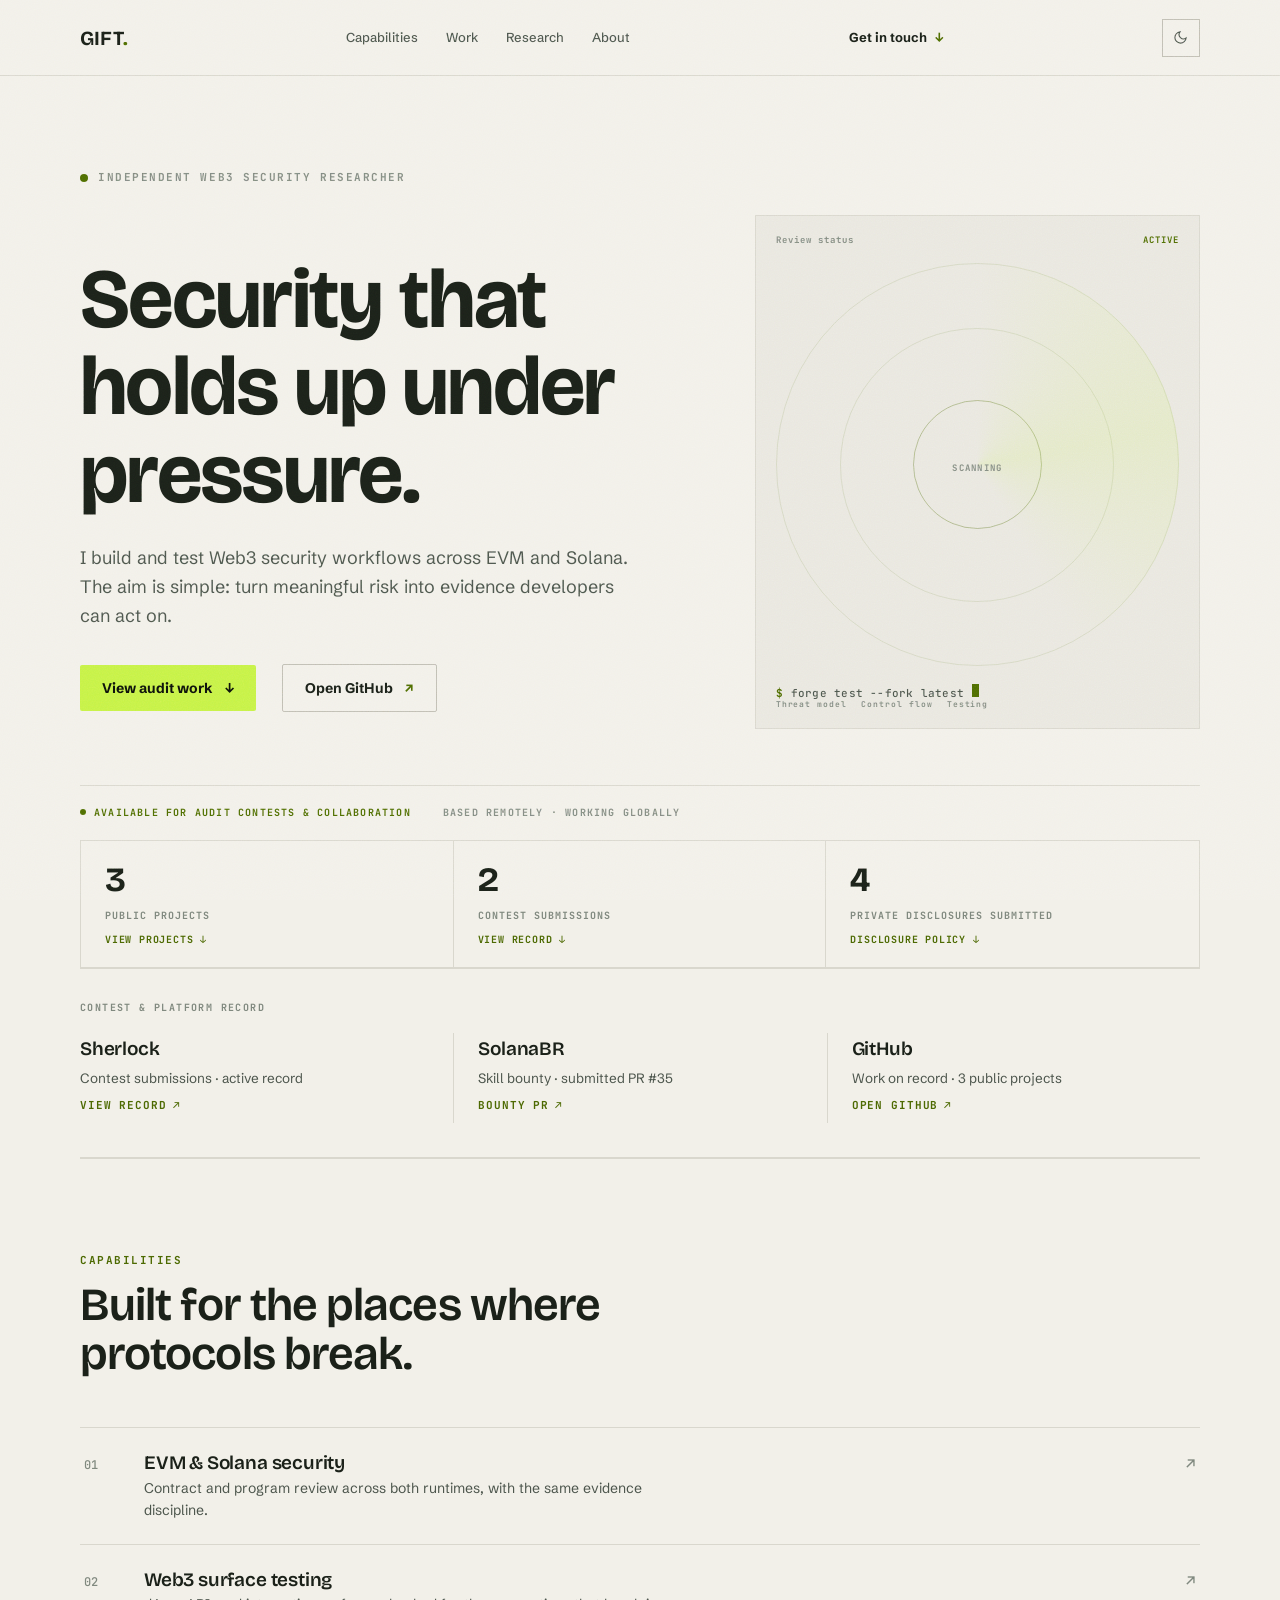
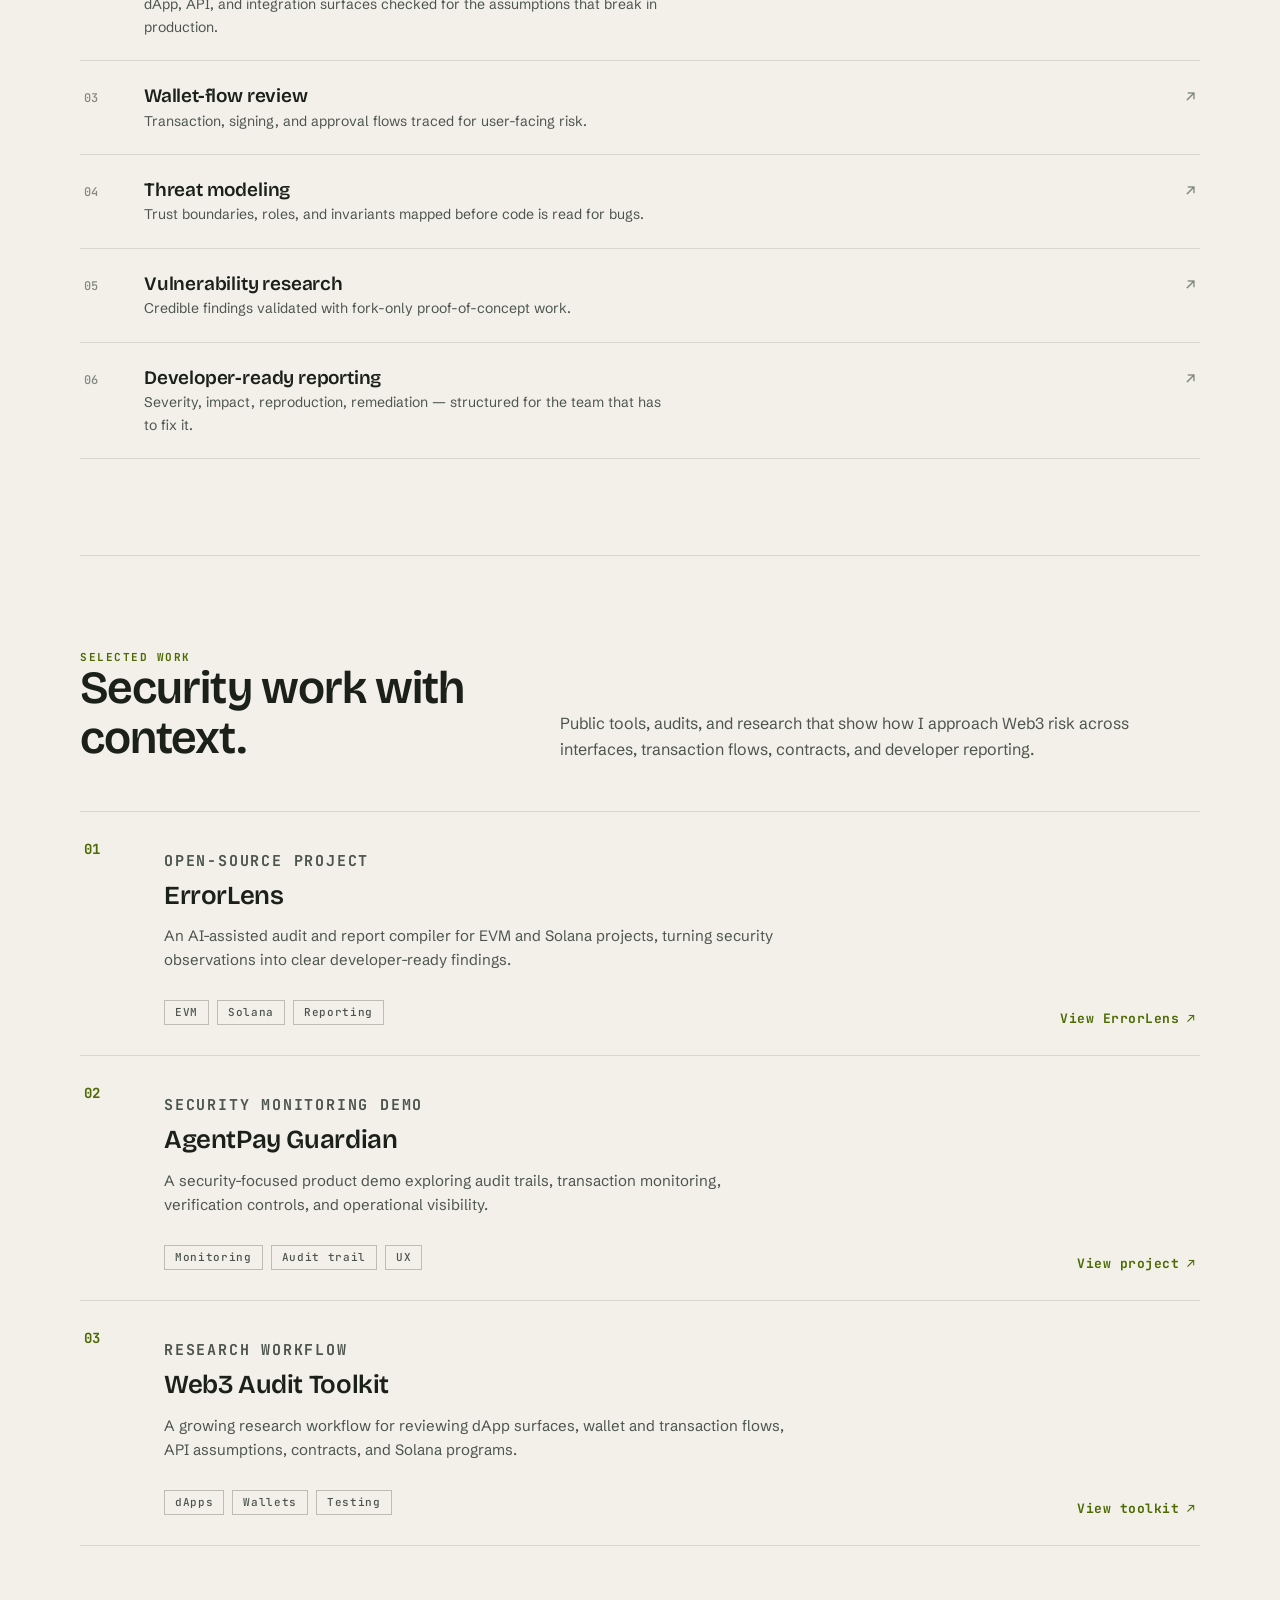
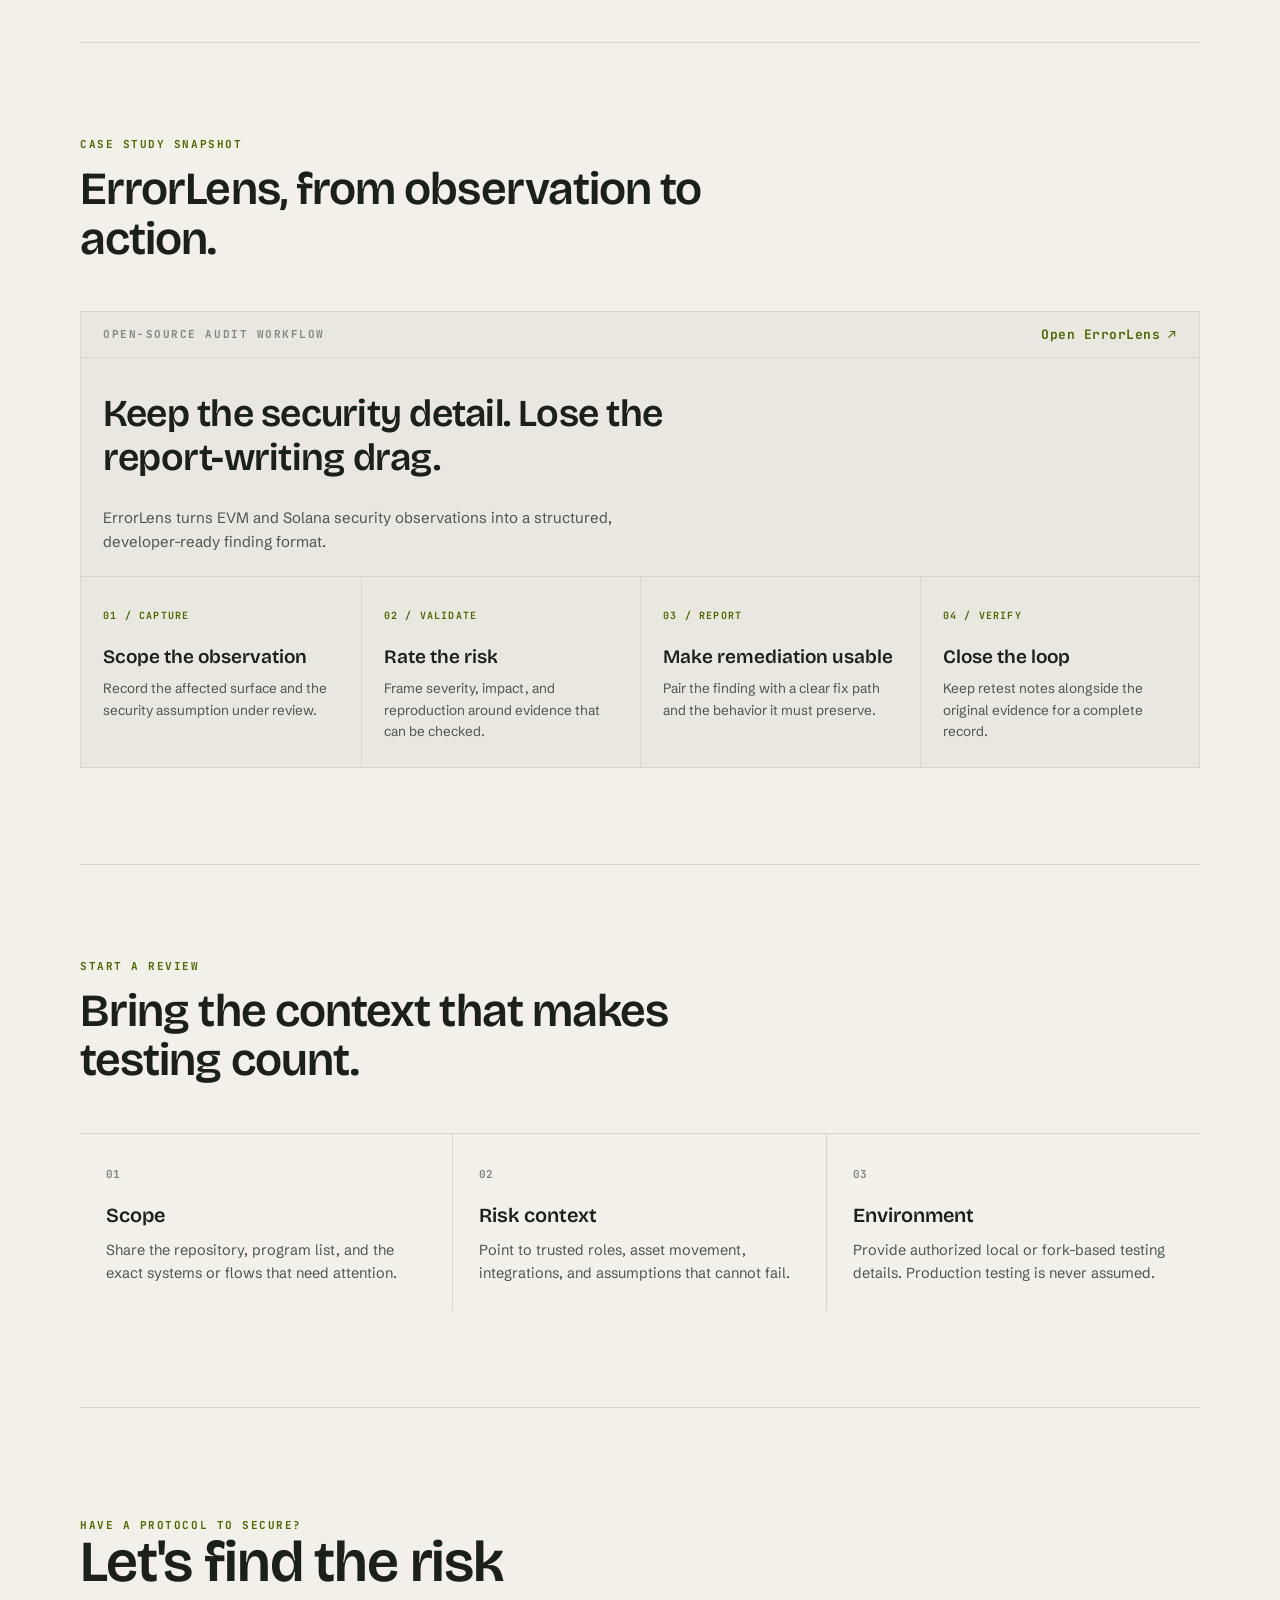
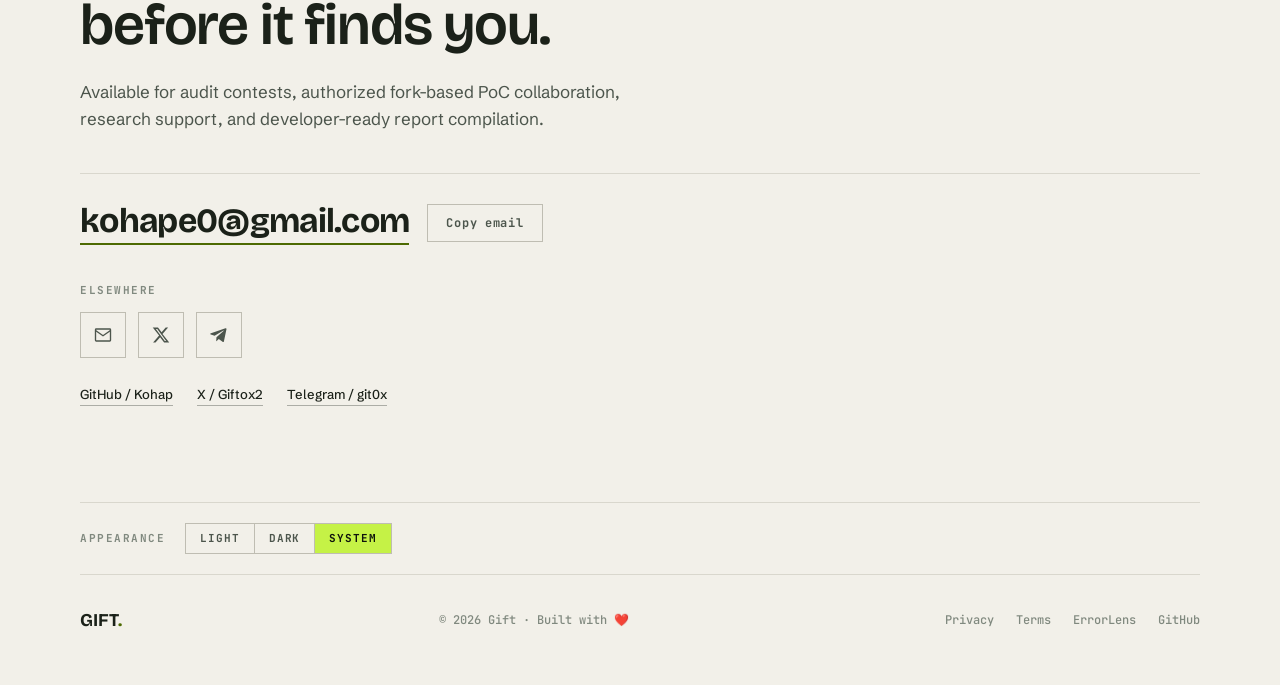
==== index.html @ 814b6da3 "Add light/dark theme toggle with system preference and JSON-LD - New theme.js handling localStorage " ====
<!doctype html>
<html lang="en">
<head>
  <meta charset="utf-8">
  <meta name="viewport" content="width=device-width,initial-scale=1">
  <title>Gift | Web3 Security Researcher</title>
  <meta name="description" content="Independent Web3 security research across EVM and Solana: smart contract review, fork-based PoCs, and AI-assisted audit workflows.">
  <meta property="og:title" content="Gift | Web3 Security Researcher">
  <meta property="og:description" content="Security that holds up under pressure.">
  <meta property="og:image" content="https://kohap.github.io/Portfolio/og.jpg">
  <meta property="og:type" content="website">
  <meta property="og:url" content="https://kohap.github.io/Portfolio/">
  <meta name="twitter:card" content="summary_large_image">
  <meta name="twitter:title" content="Gift | Web3 Security Researcher">
  <meta name="twitter:description" content="Security that holds up under pressure.">
  <meta name="twitter:image" content="https://kohap.github.io/Portfolio/og.jpg">
  <link rel="icon" href="data:image/svg+xml,%3Csvg xmlns='http://www.w3.org/2000/svg' viewBox='0 0 32 32'%3E%3Crect width='32' height='32' fill='%23101613'/%3E%3Ctext x='16' y='23' text-anchor='middle' font-family='Georgia,serif' font-size='20' fill='%23c5f246'%3EG%3C/text%3E%3C/svg%3E">
  <link rel="preconnect" href="https://fonts.googleapis.com">
  <link crossorigin href="https://fonts.gstatic.com" rel="preconnect">
  <link href="https://fonts.googleapis.com/css2?family=Bricolage+Grotesque:wght@500;600;700&family=Schibsted+Grotesk:wght@400;500;600&family=JetBrains+Mono:wght@400;500;700&display=swap" rel="stylesheet">
  <link rel="stylesheet" href="styles.css">
  <script type="application/ld+json">{"@context":"https://schema.org","@type":"Person","name":"Gift","url":"https://kohap.github.io/Portfolio/","jobTitle":"Web3 Security Researcher","email":"mailto:kohape0@gmail.com","sameAs":["https://github.com/Kohap","https://x.com/Giftox2","https://t.me/git0x"]}</script>
  <script>try{var t=localStorage.getItem('gift.theme');if(t!=='light'&&t!=='dark'){t=matchMedia('(prefers-color-scheme: light)').matches?'light':'dark';}document.documentElement.setAttribute('data-theme',t);}catch(e){}</script>
</head>
<body>
  <div class="grain" aria-hidden="true"></div>
  <div class="intro" aria-hidden="true"><div class="intro-inner"><span class="intro-brand">GIFT<i>.</i></span><span class="intro-scan"></span></div></div>
  <nav class="nav" aria-label="Primary navigation">
    <div class="shell">
      <a class="brand" href="index.html">GIFT<i>.</i></a>
      <div class="navlinks">
        <a href="#capabilities">Capabilities</a>
        <a href="#work">Work</a>
        <a href="research.html">Research</a>
        <a href="about.html">About</a>
      </div>
      <a class="contact-top" href="#contact">Get in touch <b>↓</b></a>
      <button class="theme-toggle" type="button" aria-label="Toggle colour theme"><svg class="sun" viewBox="0 0 24 24" fill="none" stroke="currentColor" stroke-width="1.8" aria-hidden="true"><circle cx="12" cy="12" r="4"/><path d="M12 2v2M12 20v2M4.93 4.93l1.41 1.41M17.66 17.66l1.41 1.41M2 12h2M20 12h2M4.93 19.07l1.41-1.41M17.66 6.34l1.41-1.41"/></svg><svg class="moon" viewBox="0 0 24 24" fill="none" stroke="currentColor" stroke-width="1.8" aria-hidden="true"><path d="M21 12.79A9 9 0 1 1 11.21 3a7 7 0 0 0 9.79 9.79z"/></svg></button>
      <button class="menu-toggle" type="button" aria-label="Toggle menu" aria-expanded="false"><span></span><span></span><span></span></button>
    </div>
  </nav>
  <div class="mobile-menu" aria-hidden="true">
    <a href="#capabilities">Capabilities</a>
    <a href="#work">Work</a>
    <a href="research.html">Research</a>
    <a href="about.html">About</a>
    <a href="#contact">Get in touch</a>
  </div>

  <main id="top">
    <section class="hero shell">
      <p class="eyebrow entrance t1"><b></b>Independent Web3 security researcher</p>
      <div class="hero-grid">
        <div>
          <h1 class="entrance t2">Security that holds up under pressure.</h1>
          <p class="lede entrance t3">I build and test Web3 security workflows across EVM and Solana. The aim is simple: turn meaningful risk into evidence developers can act on.</p>
          <div class="actions entrance t4">
            <a class="button primary" href="#work">View audit work <b>↓</b></a>
            <a class="button quiet" href="https://github.com/Kohap" target="_blank" rel="noreferrer">Open GitHub <b>↗</b></a>
          </div>
        </div>
        <div class="signal entrance t5" id="signal" role="img" aria-label="Active security review signal">
          <div class="signal-top"><span>Review status</span><b>ACTIVE</b></div>
          <div class="rings"><span class="ring"></span><span class="ring"></span><span class="ring"></span><span class="sweep"></span><strong class="rings-num"><small id="tick-label">SCANNING</small></strong></div>
          <div class="tty" aria-hidden="true"><span class="tty-prompt">$</span> <span id="tty-text"></span><span class="tty-caret"></span></div>
          <div class="signal-bottom"><span>Threat model</span><span>Control flow</span><span>Testing</span></div>
        </div>
      </div>
      <div class="hero-foot entrance t6"><span id="avail-badge">Available for audit contests &amp; collaboration</span><span>Based remotely · Working globally</span></div>
    </section>

    <section class="stats shell entrance t7" aria-label="Security experience on record">
      <a class="stat" href="#work"><strong>3</strong><span>Public projects</span><em>View projects ↓</em></a>
      <a class="stat" href="research.html"><strong>2</strong><span>Contest submissions</span><em>View record ↓</em></a>
      <a class="stat" href="#contact"><strong>4</strong><span>Private disclosures submitted</span><em>Disclosure policy ↓</em></a>
    </section>

    <section class="record shell reveal" aria-label="Contest and platform record">
      <p class="record-label">Contest &amp; platform record</p>
      <div class="record-row">
        <div class="record-item">
          <b class="name">Sherlock</b>
          <span class="what">Contest submissions · active record</span>
          <a class="arrow" href="research.html">View record <b>↗</b></a>
        </div>
        <div class="record-item">
          <b class="name">SolanaBR</b>
          <span class="what">Skill bounty · submitted PR #35</span>
          <a class="arrow" href="https://github.com/solanabr/skill-bounty/pull/35" target="_blank" rel="noreferrer">Bounty PR <b>↗</b></a>
        </div>
        <div class="record-item">
          <b class="name">GitHub</b>
          <span class="what">Work on record · 3 public projects</span>
          <a class="arrow" href="https://github.com/Kohap" target="_blank" rel="noreferrer">Open GitHub <b>↗</b></a>
        </div>
      </div>
    </section>

    <section class="section shell reveal" id="capabilities">
      <div class="heading"><p class="kicker">Capabilities</p><h2>Built for the places where protocols break.</h2></div>
      <div class="capabilities stagger">
        <div class="capability"><small>01</small><div><h3>EVM &amp; Solana security</h3><p>Contract and program review across both runtimes, with the same evidence discipline.</p></div><b>↗</b></div>
        <div class="capability"><small>02</small><div><h3>Web3 surface testing</h3><p>dApp, API, and integration surfaces checked for the assumptions that break in production.</p></div><b>↗</b></div>
        <div class="capability"><small>03</small><div><h3>Wallet-flow review</h3><p>Transaction, signing, and approval flows traced for user-facing risk.</p></div><b>↗</b></div>
        <div class="capability"><small>04</small><div><h3>Threat modeling</h3><p>Trust boundaries, roles, and invariants mapped before code is read for bugs.</p></div><b>↗</b></div>
        <div class="capability"><small>05</small><div><h3>Vulnerability research</h3><p>Credible findings validated with fork-only proof-of-concept work.</p></div><b>↗</b></div>
        <div class="capability"><small>06</small><div><h3>Developer-ready reporting</h3><p>Severity, impact, reproduction, remediation — structured for the team that has to fix it.</p></div><b>↗</b></div>
      </div>
    </section>

    <section class="section shell reveal" id="work">
      <div class="heading work-heading">
        <div><p class="kicker">Selected work</p><h2>Security work with context.</h2></div>
        <p class="sub">Public tools, audits, and research that show how I approach Web3 risk across interfaces, transaction flows, contracts, and developer reporting.</p>
      </div>
      <div class="work-list stagger">
        <article class="work-item">
          <div class="work-index">01</div>
          <div class="work-main">
            <p class="work-label">Open-source project</p>
            <h3>ErrorLens</h3>
            <p>An AI-assisted audit and report compiler for EVM and Solana projects, turning security observations into clear developer-ready findings.</p>
          </div>
          <div class="tags"><span>EVM</span><span>Solana</span><span>Reporting</span></div>
          <a class="arrow work-foot" href="https://kohap-errorlens.vercel.app/#home" target="_blank" rel="noreferrer">View ErrorLens <b>↗</b></a>
        </article>
        <article class="work-item">
          <div class="work-index">02</div>
          <div class="work-main">
            <p class="work-label">Security monitoring demo</p>
            <h3>AgentPay Guardian</h3>
            <p>A security-focused product demo exploring audit trails, transaction monitoring, verification controls, and operational visibility.</p>
          </div>
          <div class="tags"><span>Monitoring</span><span>Audit trail</span><span>UX</span></div>
          <a class="arrow work-foot" href="https://www.vecguard.xyz/" target="_blank" rel="noreferrer">View project <b>↗</b></a>
        </article>
        <article class="work-item">
          <div class="work-index">03</div>
          <div class="work-main">
            <p class="work-label">Research workflow</p>
            <h3>Web3 Audit Toolkit</h3>
            <p>A growing research workflow for reviewing dApp surfaces, wallet and transaction flows, API assumptions, contracts, and Solana programs.</p>
          </div>
          <div class="tags"><span>dApps</span><span>Wallets</span><span>Testing</span></div>
          <a class="arrow work-foot" href="https://github.com/Kohap/bug-ai-auditor-viktor-merged" target="_blank" rel="noreferrer">View toolkit <b>↗</b></a>
        </article>
      </div>
    </section>

    <section class="section shell reveal" id="errorlens">
      <div class="heading"><p class="kicker">Case study snapshot</p><h2>ErrorLens, from observation to action.</h2></div>
      <div class="case-frame">
        <div class="case-top">
          <span class="mono-label">Open-source audit workflow</span>
          <a class="arrow" href="https://kohap-errorlens.vercel.app/#home" target="_blank" rel="noreferrer">Open ErrorLens <b>↗</b></a>
        </div>
        <div class="case-intro">
          <h3>Keep the security detail. Lose the report-writing drag.</h3>
          <p>ErrorLens turns EVM and Solana security observations into a structured, developer-ready finding format.</p>
        </div>
        <div class="case-outputs stagger">
          <article class="case-output"><small>01 / Capture</small><h4>Scope the observation</h4><p>Record the affected surface and the security assumption under review.</p></article>
          <article class="case-output"><small>02 / Validate</small><h4>Rate the risk</h4><p>Frame severity, impact, and reproduction around evidence that can be checked.</p></article>
          <article class="case-output"><small>03 / Report</small><h4>Make remediation usable</h4><p>Pair the finding with a clear fix path and the behavior it must preserve.</p></article>
          <article class="case-output"><small>04 / Verify</small><h4>Close the loop</h4><p>Keep retest notes alongside the original evidence for a complete record.</p></article>
        </div>
      </div>
    </section>

    <section class="section shell reveal" id="start">
      <div class="heading"><p class="kicker">Start a review</p><h2>Bring the context that makes testing count.</h2></div>
      <div class="ready-grid stagger">
        <article class="ready-item"><small>01</small><h3>Scope</h3><p>Share the repository, program list, and the exact systems or flows that need attention.</p></article>
        <article class="ready-item"><small>02</small><h3>Risk context</h3><p>Point to trusted roles, asset movement, integrations, and assumptions that cannot fail.</p></article>
        <article class="ready-item"><small>03</small><h3>Environment</h3><p>Provide authorized local or fork-based testing details. Production testing is never assumed.</p></article>
      </div>
    </section>

    <section class="reach shell reveal" id="contact">
      <p class="kicker">Have a protocol to secure?</p>
      <h2>Let&apos;s find the risk<br>before it finds you.</h2>
      <p class="availability">Available for audit contests, authorized fork-based PoC collaboration, research support, and developer-ready report compilation.</p>
      <div class="email-row">
        <a class="email-link" href="mailto:kohape0@gmail.com">kohape0@gmail.com</a>
        <button class="copy-email" type="button">Copy email</button>
      </div>
      <p class="contact-label">Elsewhere</p>
      <div class="socials" aria-label="Contact Gift">
        <a class="social" href="mailto:kohape0@gmail.com" aria-label="Email Gift" title="Email"><svg viewBox="0 0 24 24" fill="none" stroke="currentColor" stroke-width="1.8" aria-hidden="true"><rect x="2" y="4" width="20" height="16" rx="1"/><path d="m2 6 10 7L22 6"/></svg></a>
        <a class="social" href="https://x.com/Giftox2" target="_blank" rel="noreferrer" aria-label="Open Gift on X" title="X / Twitter"><svg viewBox="0 0 24 24" fill="currentColor" aria-hidden="true"><path d="M18.24 2H21.5l-7.51 8.59L23 22h-6.83l-5.35-6.99L4.7 22H1.44l8.03-9.19L1 2h6.99l4.84 6.4L18.24 2zm-1.2 18h1.81L7.05 3.89H5.12L17.04 20z"/></svg></a>
        <a class="social" href="https://t.me/git0x" target="_blank" rel="noreferrer" aria-label="Open Gift on Telegram" title="Telegram"><svg viewBox="0 0 24 24" fill="currentColor" aria-hidden="true"><path d="m21.94 4.36-3.34 15.84c-.25 1.12-.9 1.4-1.83.87l-5.06-3.73-2.44 2.35c-.27.27-.5.5-1.02.5l.36-5.16 9.39-8.49c.41-.36-.09-.56-.63-.2L6.1 12.9l-5.02-1.57c-1.09-.34-1.11-1.09.23-1.61L20.6 3.14c.91-.34 1.7.2 1.34 1.22z"/></svg></a>
      </div>
      <div class="social-directory" aria-label="Gift social profiles">
        <a href="https://github.com/Kohap" target="_blank" rel="noreferrer">GitHub / Kohap</a>
        <a href="https://x.com/Giftox2" target="_blank" rel="noreferrer">X / Giftox2</a>
        <a href="https://t.me/git0x" target="_blank" rel="noreferrer">Telegram / git0x</a>
      </div>
    </section>
  </main>

  <section class="appearance shell" aria-labelledby="appearance-label">
    <span class="appearance-label" id="appearance-label">Appearance</span>
    <div class="theme-seg" role="group" aria-label="Colour theme">
      <button type="button" data-theme="light">Light</button>
      <button type="button" data-theme="dark">Dark</button>
      <button type="button" data-theme="system">System</button>
    </div>
  </section>

  <footer class="shell foot">
    <a class="brand" href="index.html">GIFT<i>.</i></a>
    <span>© 2026 Gift · Built with ❤️</span>
    <div>
      <a href="privacy.html">Privacy</a>
      <a href="terms.html">Terms</a>
      <a href="https://kohap-errorlens.vercel.app/#home" target="_blank" rel="noreferrer">ErrorLens</a>
      <a href="https://github.com/Kohap" target="_blank" rel="noreferrer">GitHub</a>
    </div>
  </footer>

  <script src="site.js"></script>
  <script src="theme.js"></script>
</body>
</html>
---- styles.css ----
:root{
      --bg:#0d120f;
      --surface:#121813;
      --line:#262e29;
      --line-2:#343e37;
      --text:#edf0ea;
      --text-2:#a8b2aa;
      --text-3:#78837b;
      --lime:#c5f246;
      --lime-2:#d6f867;
      --lime-dim:rgba(197,242,70,.1);
      --lime-ink:#0e120c;
      --paper:#f4f2ec;
      --ink:#101613;
      --ink-2:#6b6a62;
      --nav-bg:rgba(13,18,15,.86);
      --menu-bg:rgba(13,18,15,.98);
      --face-border:rgba(237,240,234,.4);
      --ring-3:rgba(197,242,70,.5);
      --sans:'Schibsted Grotesk',-apple-system,BlinkMacSystemFont,sans-serif;
      --display:'Bricolage Grotesque',var(--sans);
      --mono:'JetBrains Mono',ui-monospace,monospace;
      --ease:cubic-bezier(.22,.61,.36,1);
      --d1:.55s;--d2:.65s;--d3:.78s;--d4:.9s;--d5:.72s;--d6:1.02s;--d7:1.12s;
    }
    :root[data-theme="light"]{
      --bg:#f2f0e9;
      --surface:#e9e7df;
      --line:#d9d7cd;
      --line-2:#bfbdb2;
      --text:#1b2119;
      --text-2:#4c554c;
      --text-3:#80897f;
      --lime:#4d6a02;
      --lime-2:#5f8205;
      --lime-dim:rgba(77,106,2,.12);
      --lime-ink:#f2f0e9;
      --nav-bg:rgba(242,240,233,.9);
      --menu-bg:rgba(242,240,233,.98);
      --face-border:rgba(27,33,25,.32);
      --ring-3:rgba(77,106,2,.35);
    }
    :root[data-theme="light"] .sev.is-active{background:#101613;border-color:#101613;color:#c5f246}
    :root[data-theme="light"] .copy-report{background:#101613;border-color:#101613;color:#c5f246}
    :root[data-theme="light"] .copy-report:hover{background:#1c241f}
    :root[data-theme="light"] .button.primary{background:#c5f246;color:#0e120c}
    :root[data-theme="light"] .button.primary b{color:#0e120c}
    :root[data-theme="light"] .button.primary:hover{background:#d6f867}
    *{box-sizing:border-box}
    ::selection{background:var(--lime);color:var(--lime-ink)}
    ::-webkit-scrollbar{width:12px;height:12px}
    ::-webkit-scrollbar-track{background:var(--bg)}
    ::-webkit-scrollbar-thumb{background:var(--line-2);border:3px solid var(--bg);border-radius:6px}
    ::-webkit-scrollbar-thumb:hover{background:var(--text-3)}
    html{scroll-behavior:smooth;scrollbar-color:var(--line-2) var(--bg)}
    body{margin:0;background:var(--bg);color:var(--text);font:16px/1.6 var(--sans);-webkit-font-smoothing:antialiased;overflow-x:hidden}
    .grain{position:fixed;inset:0;z-index:9998;pointer-events:none;opacity:.32;mix-blend-mode:overlay;background-image:url("data:image/svg+xml,%3Csvg xmlns='http://www.w3.org/2000/svg' width='120' height='120'%3E%3Cfilter id='n'%3E%3CfeTurbulence type='fractalNoise' baseFrequency='0.85' numOctaves='2' stitchTiles='stitch'/%3E%3C/filter%3E%3Crect width='120' height='120' filter='url(%23n)'/%3E%3C/svg%3E")}
    .grain::after{content:'';position:absolute;inset:0;background:repeating-linear-gradient(0deg,transparent 0 2px,rgba(255,255,255,.018) 2px 3px)}
    @media print{.grain{display:none}}

    /* INTRO / ENTRANCE */
    .intro{position:fixed;inset:0;z-index:9999;background:var(--bg);display:grid;place-items:center;transition:opacity .5s var(--ease)}
    .intro.done{opacity:0;pointer-events:none}
    .intro-inner{display:flex;flex-direction:column;align-items:center;gap:20px}
    .intro-brand{font:700 clamp(46px,9vw,84px)/1.02 var(--display);letter-spacing:-.02em;color:var(--text)}
    .intro-brand i{color:var(--lime);font-style:normal;animation:blink 1s step-end infinite}
    .intro-scan{width:min(180px,50vw);height:2px;background:linear-gradient(90deg,transparent,var(--lime) 25%,var(--lime) 75%,transparent);transform-origin:left;animation:scan .8s var(--ease) forwards}
    @keyframes scan{from{transform:scaleX(0)}to{transform:scaleX(1)}}
    @keyframes blink{0%,100%{opacity:1}50%{opacity:0}}

    .hero .entrance,.nav{opacity:0;animation:rise .7s var(--ease) forwards}
    .nav{animation:navIn .7s var(--ease) forwards}
    @keyframes navIn{from{opacity:0}to{opacity:1}}
    .entrance.t1{animation-delay:var(--d1)}.entrance.t2{animation-delay:var(--d2)}.entrance.t3{animation-delay:var(--d3)}.entrance.t4{animation-delay:var(--d4)}.entrance.t5{animation-delay:var(--d5)}.entrance.t6{animation-delay:var(--d6)}.entrance.t7{animation-delay:var(--d7)}
    @keyframes rise{from{opacity:0;transform:translateY(20px)}to{opacity:1;transform:none}}
    a{color:inherit;text-decoration:none}
    p,ul,ol,h1,h2,h3,h4,dl,dd{margin:0}
    a:focus-visible,button:focus-visible{outline:2px solid var(--lime);outline-offset:3px}
    [id]{scroll-margin-top:96px}
    .shell{width:min(1120px,calc(100% - 40px));margin-inline:auto}
    @media(min-width:720px){.shell{width:min(1120px,calc(100% - 96px))}}
    .mono-label{font:700 11px/1 var(--mono);letter-spacing:.14em;text-transform:uppercase}

    /* NAV */
    .nav{position:sticky;top:0;z-index:60;height:76px;background:var(--nav-bg);backdrop-filter:blur(10px);border-bottom:1px solid var(--line);display:flex;align-items:center}
    .nav .shell{display:flex;align-items:center;justify-content:space-between;gap:24px}
    .brand{font:700 20px/1 var(--display);letter-spacing:0}
    .brand i{color:var(--lime);font-style:normal}
    .navlinks{display:flex;gap:28px}
    .navlinks a{font:500 13px/1 var(--sans);color:var(--text-2);transition:color .18s var(--ease)}
    .navlinks a:hover{color:var(--text)}
    .navlinks a.is-active{color:var(--text)}
    .navlinks a.is-active::after{content:'';display:block;height:1px;margin-top:5px;background:var(--lime)}
    .contact-top{display:flex;align-items:center;gap:8px;font:700 13px/1 var(--sans)}
    .contact-top b{color:var(--lime);font-weight:700;transition:transform .18s var(--ease)}
    .contact-top:hover b{transform:translateY(2px)}

    /* MOBILE MENU */
    .menu-toggle{display:none;background:none;border:0;padding:10px 4px;cursor:pointer;color:var(--text)}
    .menu-toggle span{display:block;width:20px;height:2px;margin:4px 0;background:currentColor;transition:transform .2s var(--ease),opacity .2s var(--ease)}
    .menu-toggle.open span:nth-child(1){transform:translateY(6px) rotate(45deg)}
    .menu-toggle.open span:nth-child(2){opacity:0}
    .menu-toggle.open span:nth-child(3){transform:translateY(-6px) rotate(-45deg)}
    .mobile-menu{display:none;visibility:hidden}
    .menu-toggle:focus-visible{outline:2px solid var(--lime);outline-offset:3px}
    @media(max-width:640px){
      .navlinks{display:none}
      .menu-toggle{display:block}
      .nav{position:sticky;top:0;z-index:60}
      body.menu-open{overflow:hidden}
      .mobile-menu{display:flex;flex-direction:column;position:fixed;top:0;left:0;right:0;bottom:0;background:var(--menu-bg);backdrop-filter:blur(14px);padding:96px 32px 48px;visibility:hidden;transform:translateX(100%);transition:transform .42s var(--ease),visibility 0s linear .42s;z-index:55;overflow-y:auto}
      .mobile-menu.open{visibility:visible;transform:translateX(0);transition:transform .42s var(--ease)}
      .mobile-menu a{display:block;padding:20px 0;border-bottom:1px solid var(--line);font:600 clamp(24px,6.4vw,32px)/1.15 var(--display);letter-spacing:-.015em;color:var(--text);opacity:0;transform:translateX(30px);transition:opacity .32s var(--ease),transform .36s var(--ease),color .18s var(--ease)}
      .mobile-menu a:first-child{margin-top:auto}
      .mobile-menu.open a{opacity:1;transform:translateX(0)}
      .mobile-menu.open a:nth-child(1){transition-delay:.12s}
      .mobile-menu.open a:nth-child(2){transition-delay:.17s}
      .mobile-menu.open a:nth-child(3){transition-delay:.22s}
      .mobile-menu.open a:nth-child(4){transition-delay:.27s}
      .mobile-menu.open a:nth-child(5){transition-delay:.32s}
      .mobile-menu a:hover{color:var(--lime)}
      .mobile-menu a:last-child{margin:30px 0 auto;border-bottom:0;color:var(--text-2);font:500 13px/1 var(--mono);letter-spacing:.08em;text-transform:uppercase}
    }
    @media(max-width:480px){.contact-top span{display:none}}
    @media(max-width:420px){.nav .shell{gap:14px}.contact-top{font-size:12px}}

    /* PAGE HERO */
    .page-hero{padding:104px 0 72px;border-bottom:1px solid var(--line)}
    .page-hero h1{max-width:820px;margin-top:24px;font:700 clamp(40px,6vw,68px)/1.06 var(--display);letter-spacing:-.02em}
    .page-hero .lede{max-width:600px;margin-top:24px;color:var(--text-2);font-size:17px;line-height:1.6}
    .page-hero .face{display:flex;flex-wrap:wrap;gap:10px;margin-top:40px;align-items:center}
    .page-hero .face a{border-bottom:1px solid var(--face-border);font-size:13px;font-weight:500;transition:color .18s var(--ease),border-color .18s var(--ease)}
    @media(hover:hover){.page-hero .face a:hover{color:var(--lime);border-color:var(--lime)}}

    /* HERO */
    .hero{padding:96px 0 0}
    .eyebrow{display:flex;align-items:center;gap:10px;color:var(--text-3);font:700 11px/1 var(--mono);letter-spacing:.14em;text-transform:uppercase}
    .eyebrow b{width:8px;height:8px;border-radius:99px;background:var(--lime);animation:dot 2.4s ease-in-out infinite}
    @keyframes dot{0%,100%{opacity:1}50%{opacity:.35}}
    .hero-grid{display:grid;grid-template-columns:1fr;gap:56px;align-items:center;margin-top:32px}
    @media(min-width:980px){.hero-grid{grid-template-columns:1.15fr .85fr;gap:72px}}
    h1{max-width:760px;margin-top:24px;font:700 clamp(46px,7vw,84px)/1.04 var(--display);letter-spacing:-.02em}
    .lede{max-width:560px;margin-top:26px;color:var(--text-2);font-size:18px;line-height:1.6}
    .actions{display:flex;flex-wrap:wrap;align-items:center;gap:26px;margin-top:34px}
    .button{display:inline-flex;align-items:center;gap:12px;font:700 14px/1 var(--sans);padding:16px 22px;border-radius:2px}
    .button.primary{background:var(--lime);color:var(--lime-ink);transition:background .18s var(--ease),transform .18s var(--ease)}
    .button.primary b{font-weight:700;color:var(--lime-ink)}
    .button.primary:hover{background:var(--lime-2);transform:translateY(-1px)}
    .button.quiet{color:var(--text);border:1px solid var(--line-2);transition:border-color .18s var(--ease),color .18s var(--ease)}
    .button.quiet b{color:var(--lime);font-weight:700}
    .button.quiet:hover{border-color:var(--lime);color:var(--lime)}

    /* SIGNAL */
    .signal{min-height:330px;padding:20px;background:var(--surface);border:1px solid var(--line);display:flex;flex-direction:column;justify-content:space-between;overflow:hidden}
    .signal-top,.signal-bottom{display:flex;justify-content:space-between;align-items:center;gap:10px;color:var(--text-3);font:700 9px/1 var(--mono);letter-spacing:.12em}
    .signal-top b{color:var(--lime)}
    .signal-bottom{color:var(--text-3);font-size:8px;justify-content:flex-start;gap:14px}
    .rings{position:relative;width:100%;aspect-ratio:1/1;margin:18px 0;display:grid;place-items:center}
    .rings .ring{position:absolute;border:1px solid var(--lime-dim);border-radius:50%}
    .rings .ring:nth-child(1){inset:0}
    .rings .ring:nth-child(2){inset:16%}
    .rings .ring:nth-child(3){inset:34%;border-color:var(--ring-3)}
    .rings .sweep{position:absolute;inset:0;border-radius:50%;background:conic-gradient(from 0deg,rgba(197,242,70,0),rgba(197,242,70,.3) 80deg,rgba(197,242,70,0) 150deg);opacity:.5;animation:sweep 7s linear infinite;pointer-events:none}
    .rings.paused .sweep{animation-play-state:paused}
    @keyframes sweep{to{transform:rotate(1turn)}}
    .rings-num{position:relative;z-index:1;font:700 clamp(40px,5vw,58px)/1.02 var(--display);color:var(--text)}
    .rings-num small{display:block;margin-top:8px;color:var(--text-3);font:700 9px/1 var(--mono);letter-spacing:.14em;text-align:center}
    .tty{display:flex;align-items:baseline;gap:8px;font:500 11px/1 var(--mono);color:var(--text-2);letter-spacing:.02em;min-height:16px}
    .tty .tty-prompt{color:var(--lime);font-weight:700}
    .tty .tty-caret{display:inline-block;width:7px;height:13px;background:var(--lime);vertical-align:middle;animation:blink 1s step-end infinite}
    .hero-foot{display:flex;flex-wrap:wrap;gap:8px 32px;padding:22px 0;margin-top:56px;border-top:1px solid var(--line);color:var(--text-3);font:700 10px/1 var(--mono);letter-spacing:.12em;text-transform:uppercase}
    .avail-dot{display:inline-block;width:6px;height:6px;border-radius:99px;background:var(--lime);margin-right:8px;vertical-align:1px}

    /* RECORD STRIP */
    .record{border-top:1px solid var(--line);border-bottom:1px solid var(--line);padding:34px 0}
    .record-label{color:var(--text-3);font:700 10px/1 var(--mono);letter-spacing:.14em;text-transform:uppercase}
    .record-row{display:grid;grid-template-columns:1fr;margin-top:20px}
    @media(min-width:760px){.record-row{grid-template-columns:repeat(3,1fr)}}
    .record-item{padding:18px 0;border-top:1px solid var(--line)}
    @media(min-width:760px){.record-item{padding:6px 24px 6px 0;border-top:0}.record-item+.record-item{border-left:1px solid var(--line);padding-left:24px}}
    .record-item .name{display:block;font:600 19px/1.1 var(--display);letter-spacing:-.01em;color:var(--text)}
    .record-item .what{display:block;margin-top:8px;color:var(--text-2);font-size:13.5px;line-height:1.5}
    .record-item .arrow{display:inline-flex;align-items:center;gap:6px;margin-top:12px;color:var(--lime);font:700 11px/1 var(--mono);letter-spacing:.08em;text-transform:uppercase}
    .record-item .arrow b{font-weight:700;transition:transform .18s var(--ease)}
    @media(hover:hover){.record-item .arrow:hover b{transform:translate(2px,-2px)}}

    /* STATS */
    .stats{display:grid;grid-template-columns:1fr;border:1px solid var(--line)}
    @media(min-width:720px){.stats{grid-template-columns:repeat(3,1fr)}}
    .stat{display:block;padding:22px 24px;background:var(--bg);border-right:1px solid var(--line);transition:background .18s var(--ease)}
    .stat:last-child{border-right:0}
    @media(max-width:719px){.stat{border-right:0;border-bottom:1px solid var(--line)}.stat:last-child{border-bottom:0}}
    @media(hover:hover){.stat:hover{background:var(--surface)}}
    .stat strong{display:block;font:700 34px/1.02 var(--display);letter-spacing:-.02em;font-feature-settings:'tnum' 1}
    .stat span{display:block;margin-top:10px;color:var(--text-3);font:700 10px/1.5 var(--mono);letter-spacing:.1em;text-transform:uppercase}
    .stat em{display:block;margin-top:12px;color:var(--lime);font:700 10px/1 var(--mono);letter-spacing:.08em;text-transform:uppercase;font-style:normal}

    /* SECTION SHELL */
    .section{padding:96px 0;border-top:1px solid var(--line)}
    .heading{display:flex;flex-direction:column;gap:14px}
    .kicker{color:var(--lime);font:700 11px/1 var(--mono);letter-spacing:.14em;text-transform:uppercase}
    .section h2{max-width:720px;font:600 clamp(30px,4.4vw,46px)/1.08 var(--display);letter-spacing:-.02em}
    .section .sub{max-width:640px;margin-top:6px;color:var(--text-2);font-size:16px}
    .section-alt{background:var(--surface)}

    /* STATEMENT */
    .statement{border-top:1px solid var(--line)}
    .statement-grid{display:grid;grid-template-columns:1fr;gap:18px;padding:72px 0;align-items:baseline}
    @media(min-width:820px){.statement-grid{grid-template-columns:220px 1fr;gap:56px}}
    .statement-text{max-width:720px;font:500 clamp(20px,2.6vw,28px)/1.5 var(--display);letter-spacing:-.01em}

    /* CAPABILITIES LIST */
    .capabilities{margin-top:48px;border-top:1px solid var(--line)}
    .capability{display:grid;grid-template-columns:44px 1fr auto;gap:16px;align-items:baseline;padding:22px 4px;border-bottom:1px solid var(--line);transition:background .18s var(--ease)}
    .capability small{color:var(--text-3);font:500 12px/1 var(--mono);font-feature-settings:'tnum' 1}
    .capability h3{font:600 19px/1.4 var(--display);letter-spacing:-.01em}
    .capability p{max-width:520px;color:var(--text-2);font-size:14px}
    .capability b{color:var(--text-3);font-weight:500;transition:color .18s var(--ease),transform .18s var(--ease)}
    @media(max-width:680px){.capability{grid-template-columns:34px 1fr;padding:20px 0}.capability b{display:none}}
    @media(hover:hover){.capability:hover{background:var(--surface)}.capability:hover small,.capability:hover b{color:var(--lime)}.capability:hover b{transform:translateX(3px)}}

    /* WORK */
    .work-heading{display:flex;flex-direction:column;gap:20px;justify-content:space-between}
    @media(min-width:880px){.work-heading{flex-direction:row;align-items:flex-end}}
    .work-list{margin-top:48px;border-top:1px solid var(--line)}
    .work-item{display:grid;grid-template-columns:1fr;gap:18px;padding:30px 4px;border-bottom:1px solid var(--line)}
    @media(min-width:900px){.work-item{grid-template-columns:52px 1fr auto;gap:28px;align-items:start}}
    .work-index{color:var(--lime);font:700 14px/1 var(--mono);font-feature-settings:'tnum' 1}
    .work-label{color:var(--text-3);font:700 10px/1 var(--mono);letter-spacing:.12em;text-transform:uppercase;margin-bottom:10px}
    .work-main h3{font:600 26px/1.3 var(--display);letter-spacing:-.015em;transition:color .18s var(--ease)}
    .work-main p{max-width:620px;margin-top:12px;color:var(--text-2);font-size:15px}
    .tags{display:flex;flex-wrap:wrap;gap:8px}
    .tags span{padding:6px 10px;border:1px solid var(--line-2);color:var(--text-2);font:500 11px/1 var(--mono);letter-spacing:.06em;transition:border-color .18s var(--ease),color .18s var(--ease)}
    .arrow{display:inline-flex;align-items:center;gap:8px;white-space:nowrap;color:var(--lime);font:700 13px/1 var(--mono);letter-spacing:.04em}
    .arrow b{font-weight:700;transition:transform .18s var(--ease)}
    .arrow:hover b{transform:translate(2px,-2px)}
    .work-foot{grid-column:1/-1;align-self:end;justify-self:start}
    @media(min-width:900px){.work-item .tags{grid-column:2}.work-item .arrow{grid-column:3}}
    @media(hover:hover){.work-item:hover h3{color:var(--lime)}.work-item:hover .work-label{color:var(--text-2)}.work-item:hover .tags span{border-color:var(--lime);color:var(--lime)}.work-item:hover .arrow b{transform:translate(2px,-2px)}}

    /* CASE STUDY */
    .case-frame{margin-top:48px;border:1px solid var(--line);background:var(--surface)}
    .case-frame .mono-label{color:var(--text-3)}
    .case-top{display:flex;flex-wrap:wrap;gap:12px;justify-content:space-between;align-items:center;padding:16px 22px;border-bottom:1px solid var(--line)}
    .case-intro{display:grid;grid-template-columns:1fr;gap:14px;padding:34px 22px 22px;border-bottom:1px solid var(--line)}
    .case-intro h3{max-width:640px;font:600 clamp(26px,3.4vw,38px)/1.15 var(--display);letter-spacing:-.02em}
    .case-intro p{max-width:580px;margin-top:12px;color:var(--text-2);font-size:15px}
    .case-outputs{display:grid;grid-template-columns:1fr}
    @media(min-width:760px){.case-outputs{grid-template-columns:repeat(2,1fr)}}
    @media(min-width:1080px){.case-outputs{grid-template-columns:repeat(4,1fr)}}
    .case-output{padding:24px 22px;border-top:1px solid var(--line)}
    @media(min-width:760px){.case-output:nth-child(-n+2){border-top:0}}
    @media(min-width:1080px){.case-output{border-top:0;border-left:1px solid var(--line)}.case-output:first-child{border-left:0}}
    .case-output small{color:var(--lime);font:700 10px/1 var(--mono);letter-spacing:.12em;text-transform:uppercase}
    .case-output h4{margin-top:18px;font:600 19px/1.35 var(--display)}
    .case-output p{margin-top:8px;color:var(--text-2);font-size:13.5px}

    /* RESEARCH */
    .research-grid{margin-top:24px;border-top:1px solid var(--line)}
    .research-item{display:grid;grid-template-columns:1fr;gap:16px;padding:28px 4px;border-bottom:1px solid var(--line)}
    @media(min-width:820px){.research-item{grid-template-columns:52px 1fr auto;gap:28px;align-items:start}}
    .research-meta{color:var(--text-3);font:700 10px/1 var(--mono);letter-spacing:.12em;text-transform:uppercase;margin-bottom:10px}
    .research-item h3{font:600 22px/1.3 var(--display);letter-spacing:-.01em;transition:color .18s var(--ease)}
    .research-item p{max-width:620px;margin-top:10px;color:var(--text-2);font-size:14.5px}
    .contest-record{display:inline-flex;align-items:center;padding:8px 12px;border:1px solid var(--line-2);color:var(--text-2);font:500 12px/1 var(--mono);transition:border-color .18s var(--ease),color .18s var(--ease)}
    @media(hover:hover){.research-item:hover h3{color:var(--lime)}.research-item:hover .research-meta{color:var(--lime)}.research-item:hover .contest-record{border-color:var(--lime);color:var(--lime)}.research-item:hover .arrow b{transform:translate(2px,-2px)}}
    .disclosure-note{max-width:640px;margin-top:20px;color:var(--text-3);font-size:13.5px}
    .research-group .group-head{display:flex;align-items:center;gap:18px;margin-top:48px;color:var(--lime);font:700 11px/1 var(--mono);letter-spacing:.14em;text-transform:uppercase}
    .research-group .group-head::after{content:"";height:1px;flex:1;background:var(--line)}
    .research-group+.research-group .group-head{margin-top:72px}

    /* SAMPLE FINDING — paper evidence block */
    .finding-frame{margin-top:48px;background:var(--paper);color:var(--ink)}
    .finding-top{display:flex;flex-wrap:wrap;gap:10px;justify-content:space-between;padding:16px 24px;border-bottom:1px solid #dcd9cf;color:var(--ink-2);font:700 10px/1 var(--mono);letter-spacing:.12em;text-transform:uppercase}
    .finding-top b{color:#77a800;font-weight:700}
    .finding-body{display:grid;grid-template-columns:1fr;gap:40px;padding:40px 24px}
    @media(min-width:900px){.finding-body{grid-template-columns:1fr 1.1fr;gap:56px;padding:48px 24px 40px}}
    .finding-body h3{font:700 clamp(30px,3.6vw,44px)/1.1 var(--display);letter-spacing:-.02em}
    .finding-body dl{margin:0;border-top:1px solid #dcd9cf}
    .finding-body dl div{display:grid;grid-template-columns:118px 1fr;gap:20px;padding:15px 0;border-bottom:1px solid #dcd9cf}
    .finding-body dt{color:#5f6b5f;font:700 10px/1.6 var(--mono);letter-spacing:.1em;text-transform:uppercase}
    .finding-body dd{color:var(--ink);font-size:14px}
    .finding-note{margin:0;padding:0 24px 24px;color:var(--ink-2);font-size:12.5px}
    .finding-hint{margin-top:16px;color:var(--ink-2);font-size:13px;line-height:1.6}
    .sev-row{display:flex;flex-wrap:wrap;gap:8px;margin-bottom:20px}
    .sev{padding:9px 14px;background:transparent;border:1px solid #d7d3c7;color:var(--ink);font:700 11px/1 var(--mono);letter-spacing:.08em;text-transform:uppercase;cursor:pointer;transition:background .18s var(--ease),border-color .18s var(--ease),color .18s var(--ease)}
    .sev:hover{border-color:#77a800}
    .sev.is-active{background:var(--ink);border-color:var(--ink);color:var(--lime)}
    .report-actions{display:flex;align-items:center;gap:14px;margin-top:22px}
    .copy-report{padding:12px 16px;background:var(--ink);border:1px solid var(--ink);color:var(--lime);font:700 11px/1 var(--mono);letter-spacing:.08em;text-transform:uppercase;cursor:pointer;transition:background .18s var(--ease),opacity .18s var(--ease)}
    .copy-report:hover{background:#1c241f}
    .report-done{font:700 10px/1 var(--mono);letter-spacing:.1em;text-transform:uppercase;color:#77a800}

    /* METHOD */
    .method-grid{display:grid;grid-template-columns:1fr;margin-top:48px;border-top:1px solid var(--line)}
    @media(min-width:720px){.method-grid{grid-template-columns:repeat(2,1fr)}}
    .method-grid article{padding:26px;border-bottom:1px solid var(--line);transition:background .18s var(--ease)}
    @media(min-width:720px){.method-grid article:nth-child(odd){border-right:1px solid var(--line)}.method-grid article:nth-child(n+3){border-bottom:0}}
    @media(max-width:719px){.method-grid article:last-child{border-bottom:0}}
    @media(hover:hover){.method-grid article:hover{background:var(--surface)}}
    .method-grid small{color:var(--lime);font:700 11px/1 var(--mono);font-feature-settings:'tnum' 1}
    .method-grid h3{margin-top:16px;font:600 20px/1.35 var(--display)}
    .method-grid p{margin-top:10px;color:var(--text-2);font-size:14.5px}

    /* START A REVIEW */
    .ready-grid{display:grid;grid-template-columns:1fr;margin-top:48px;border-top:1px solid var(--line)}
    @media(min-width:820px){.ready-grid{grid-template-columns:repeat(3,1fr)}}
    .ready-item{padding:26px;border-bottom:1px solid var(--line)}
    @media(min-width:820px){.ready-item{border-right:1px solid var(--line)}.ready-item:last-child{border-right:0}.ready-item{border-bottom:0}}
    .ready-item small{color:var(--text-3);font:700 11px/1 var(--mono);font-feature-settings:'tnum' 1}
    .ready-item h3{margin-top:16px;font:600 20px/1.35 var(--display)}
    .ready-item p{margin-top:10px;color:var(--text-2);font-size:14.5px}

    /* TOOLS */
    .tools{border-top:1px solid var(--line);padding:64px 0}
    .tool-row{display:flex;flex-wrap:wrap;gap:10px;margin-top:24px}
    .tool-row span{padding:10px 14px;border:1px solid var(--line-2);color:var(--text-2);font:500 13px/1 var(--mono);transition:border-color .18s var(--ease),color .18s var(--ease)}
    @media(hover:hover){.tool-row span:hover{border-color:var(--lime);color:var(--lime)}}

    /* REACH / CONTACT */
    .reach{border-top:1px solid var(--line);padding:112px 0 96px}
    .reach h2{max-width:820px;font:600 clamp(34px,5vw,58px)/1.08 var(--display);letter-spacing:-.02em}
    .availability{max-width:600px;margin-top:22px;color:var(--text-2);font-size:17px}
    .email-row{display:flex;flex-wrap:wrap;align-items:center;gap:18px;margin-top:40px;padding-top:28px;border-top:1px solid var(--line)}
    .email-link{font:700 clamp(22px,3.4vw,34px)/1.1 var(--display);letter-spacing:-.02em;border-bottom:2px solid var(--lime);padding-bottom:4px}
    .copy-email{padding:12px 18px;background:transparent;border:1px solid var(--line-2);color:var(--text-2);font:700 12px/1 var(--mono);letter-spacing:.06em;cursor:pointer;transition:border-color .18s var(--ease),color .18s var(--ease)}
    .copy-email:hover{border-color:var(--lime);color:var(--lime)}
    .contact-label{margin-top:40px;color:var(--text-3);font:700 11px/1 var(--mono);letter-spacing:.14em;text-transform:uppercase}
    .socials{display:flex;gap:12px;margin-top:16px}
    .social{display:grid;place-items:center;width:46px;height:46px;border:1px solid var(--line-2);color:var(--text-2);transition:border-color .18s var(--ease),color .18s var(--ease)}
    .social svg{width:18px;height:18px}
    @media(hover:hover){.social:hover{border-color:var(--lime);color:var(--lime)}}
    .social-directory{display:flex;flex-wrap:wrap;gap:10px 24px;margin-top:26px}
    .social-directory a{border-bottom:1px solid var(--face-border);font-size:13px;font-weight:500;transition:color .18s var(--ease),border-color .18s var(--ease)}
    @media(hover:hover){.social-directory a:hover{color:var(--lime);border-color:var(--lime)}}

    /* BREADCRUMB / next-block */
    .cross{display:flex;align-items:center;gap:10px;color:var(--text-3);font:700 11px/1 var(--mono);letter-spacing:.12em;text-transform:uppercase}
    .cross a{color:var(--lime)}
    .cross a:hover{color:var(--lime-2)}

    /* LEGAL PAGES */
    .legal{max-width:760px;padding:72px 0 96px}
    .legal-block{margin-top:40px}
    .legal-block h2{margin-bottom:12px;font:600 24px/1.3 var(--display);letter-spacing:-.01em}
    .legal-block h3{margin:28px 0 10px;font:600 17px/1.4 var(--display)}
    .legal-block p{color:var(--text-2);font-size:15px;line-height:1.7}
    .legal-block p+p{margin-top:12px}
    .legal-block ul{margin:12px 0 0;padding-left:20px;color:var(--text-2);font-size:15px}
    .legal-block li{margin-top:8px;line-height:1.6}
    .legal-meta{display:flex;flex-wrap:wrap;gap:10px;margin-top:20px;color:var(--text-3);font:700 11px/1 var(--mono);letter-spacing:.12em;text-transform:uppercase}
    .legal .toc{display:grid;grid-template-columns:1fr;gap:0;margin-top:48px;border-top:1px solid var(--line)}
    @media(min-width:720px){.legal .toc{grid-template-columns:repeat(2,1fr)}}
    .legal .toc a{padding:16px 4px;border-bottom:1px solid var(--line);font:600 15px/1.4 var(--sans);color:var(--text);transition:color .18s var(--ease)}
    .legal .toc a:hover{color:var(--lime)}

    /* FOOT */
    .foot{display:flex;flex-wrap:wrap;align-items:center;justify-content:space-between;gap:16px;padding:36px 0 56px;border-top:1px solid var(--line);color:var(--text-3);font:500 12px/1 var(--mono)}
    .foot .brand{font:700 18px/1 var(--display);color:var(--text)}
    .foot .brand i{color:var(--lime);font-style:normal}
    .foot div{display:flex;gap:22px}
    .foot a{transition:color .18s var(--ease)}
    @media(hover:hover){.foot a:hover{color:var(--lime)}}

    /* THEME SWITCH */
    body{transition:background-color .3s var(--ease),color .3s var(--ease)}
    .theme-toggle{display:grid;place-items:center;width:38px;height:38px;background:none;border:1px solid var(--line-2);color:var(--text-2);cursor:pointer;transition:border-color .18s var(--ease),color .18s var(--ease)}
    .theme-toggle svg{width:15px;height:15px}
    .theme-toggle .moon{display:none}
    .theme-toggle:hover{border-color:var(--lime);color:var(--lime)}
    :root[data-theme="light"] .theme-toggle .sun{display:none}
    :root[data-theme="light"] .theme-toggle .moon{display:block}
    .theme-toggle:focus-visible{outline:2px solid var(--lime);outline-offset:3px}

    .appearance{display:flex;flex-wrap:wrap;align-items:center;gap:12px 20px;padding:20px 0;border-top:1px solid var(--line)}
    .appearance-label{color:var(--text-3);font:700 11px/1 var(--mono);letter-spacing:.14em;text-transform:uppercase}
    .theme-seg{display:flex;align-items:center;border:1px solid var(--line-2);background:transparent}
    .theme-seg button{appearance:none;border:0;background:transparent;padding:9px 14px;color:var(--text-2);font:700 11px/1 var(--mono);letter-spacing:.08em;text-transform:uppercase;cursor:pointer;transition:color .18s var(--ease),background-color .18s var(--ease)}
    .theme-seg button+button{border-left:1px solid var(--line-2)}
    .theme-seg button.is-active{background:var(--lime);color:var(--lime-ink)}
    :root[data-theme="light"] .theme-seg button.is-active{background:#c5f246;color:#0e120c}
    .theme-seg button:hover{color:var(--lime)}
    .theme-seg button:focus-visible{outline:2px solid var(--lime);outline-offset:-2px}

    /* REVEAL */
    .reveal{opacity:0;transform:translateY(18px);transition:opacity .6s var(--ease),transform .6s var(--ease)}
    .reveal.in-view{opacity:1;transform:none}
    .stagger>*{opacity:0;transform:translateY(14px);transition:opacity .5s var(--ease),transform .5s var(--ease)}
    .reveal.in-view .stagger>*{opacity:1;transform:none}
    @media (prefers-reduced-motion:reduce){
      html{scroll-behavior:auto}
      .eyebrow b{animation:none}
      .rings .sweep{animation:none;opacity:.25}
      .reveal{opacity:1;transform:none;transition:none}
      .reveal .stagger>*{opacity:1;transform:none;transition:none}
      .intro{display:none}
      .hero .entrance,.nav{opacity:1;animation:none}
      .mobile-menu{opacity:1;transform:none;transition:none;visibility:hidden}
      .mobile-menu.open{opacity:1;transform:none;transition:none;visibility:visible}
      .mobile-menu a,.mobile-menu.open a{opacity:1;transform:none;transition:none}
      .tty .tty-caret{animation:none}
      .button,.button.primary,.button.quiet{transition:none}
    }
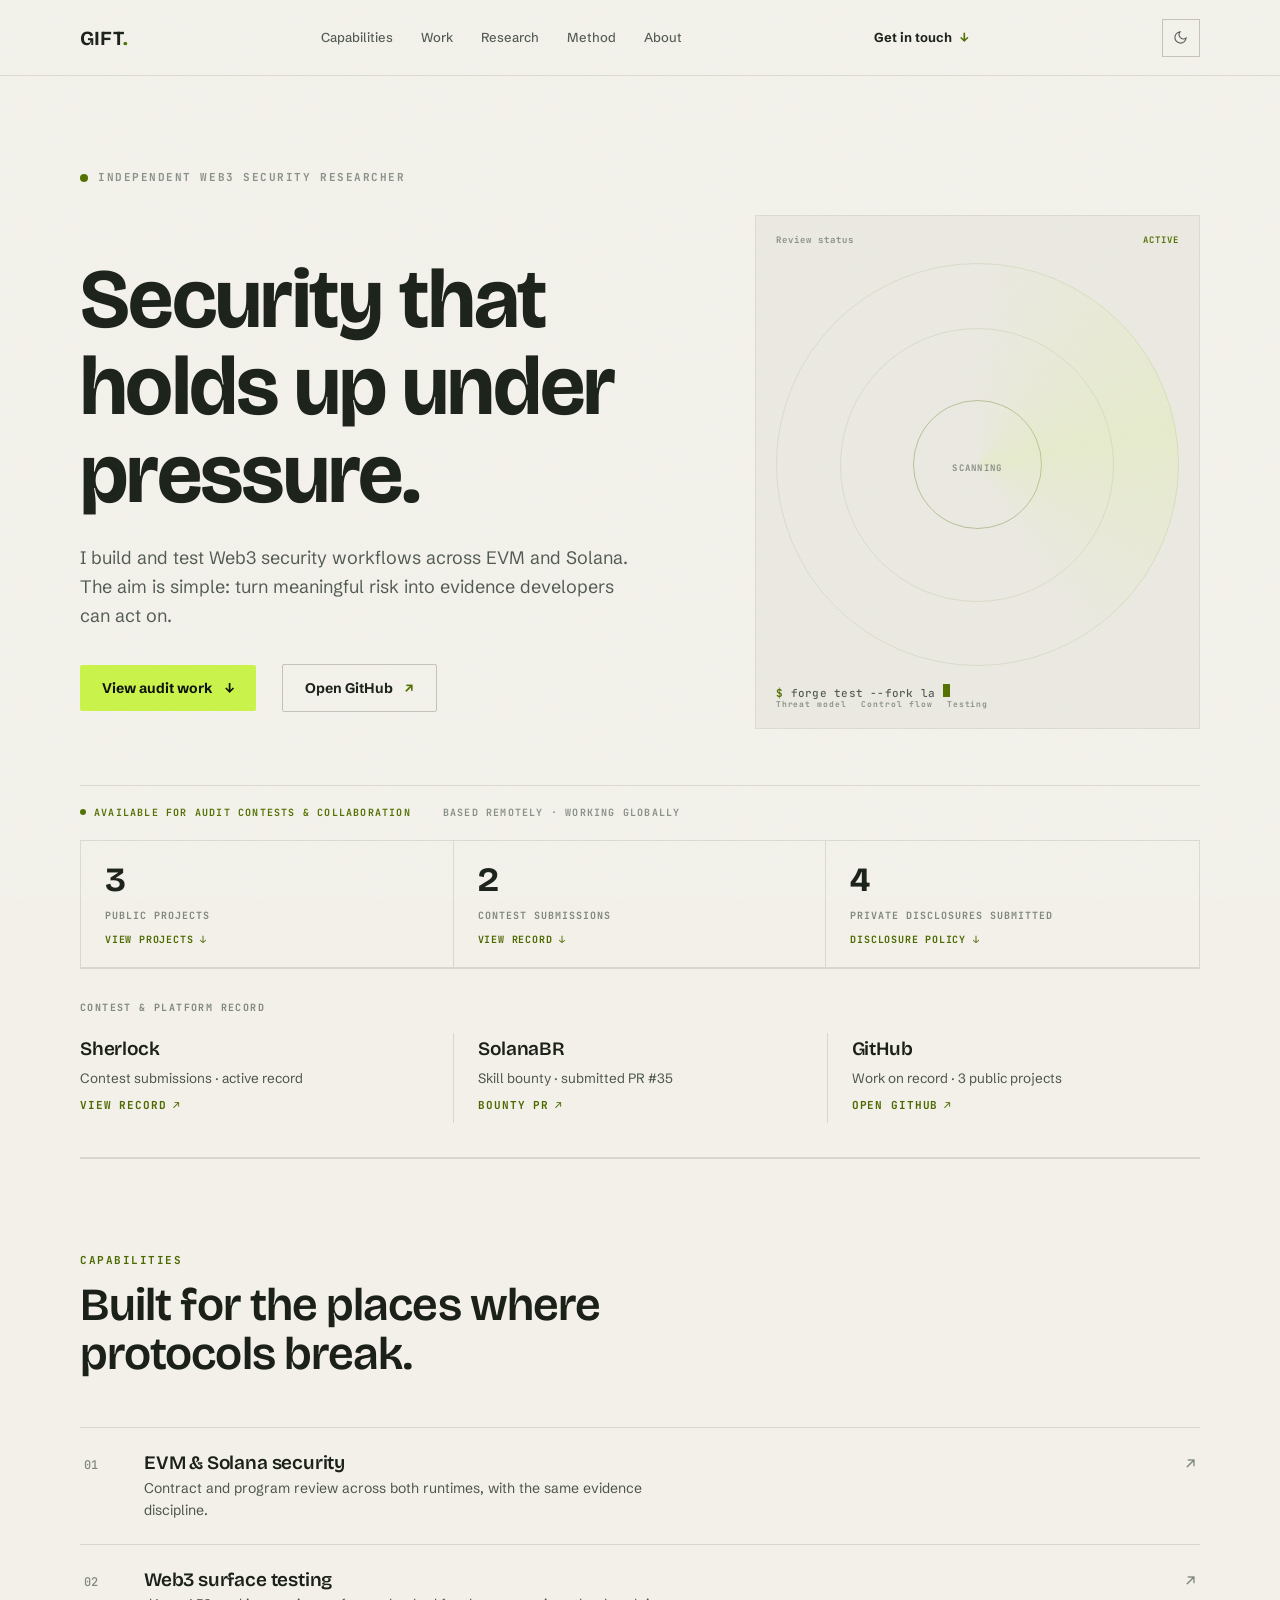
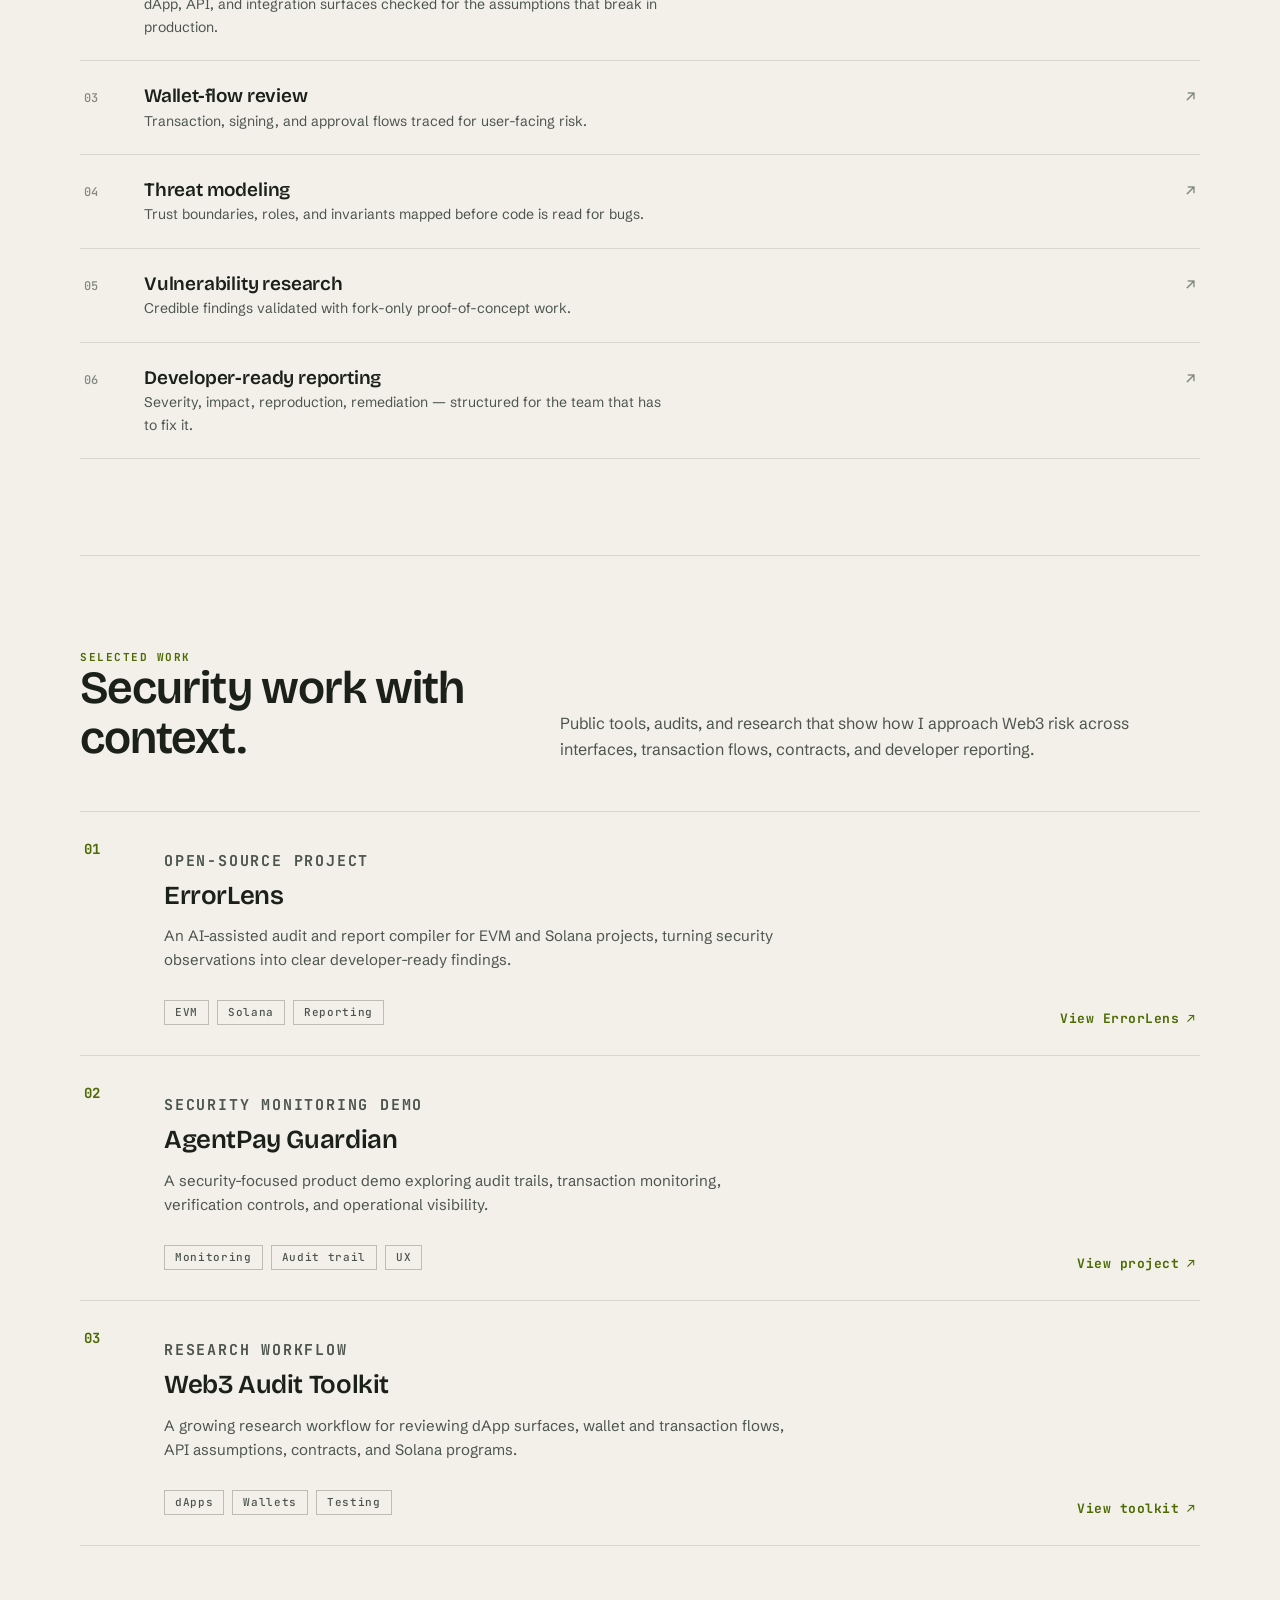
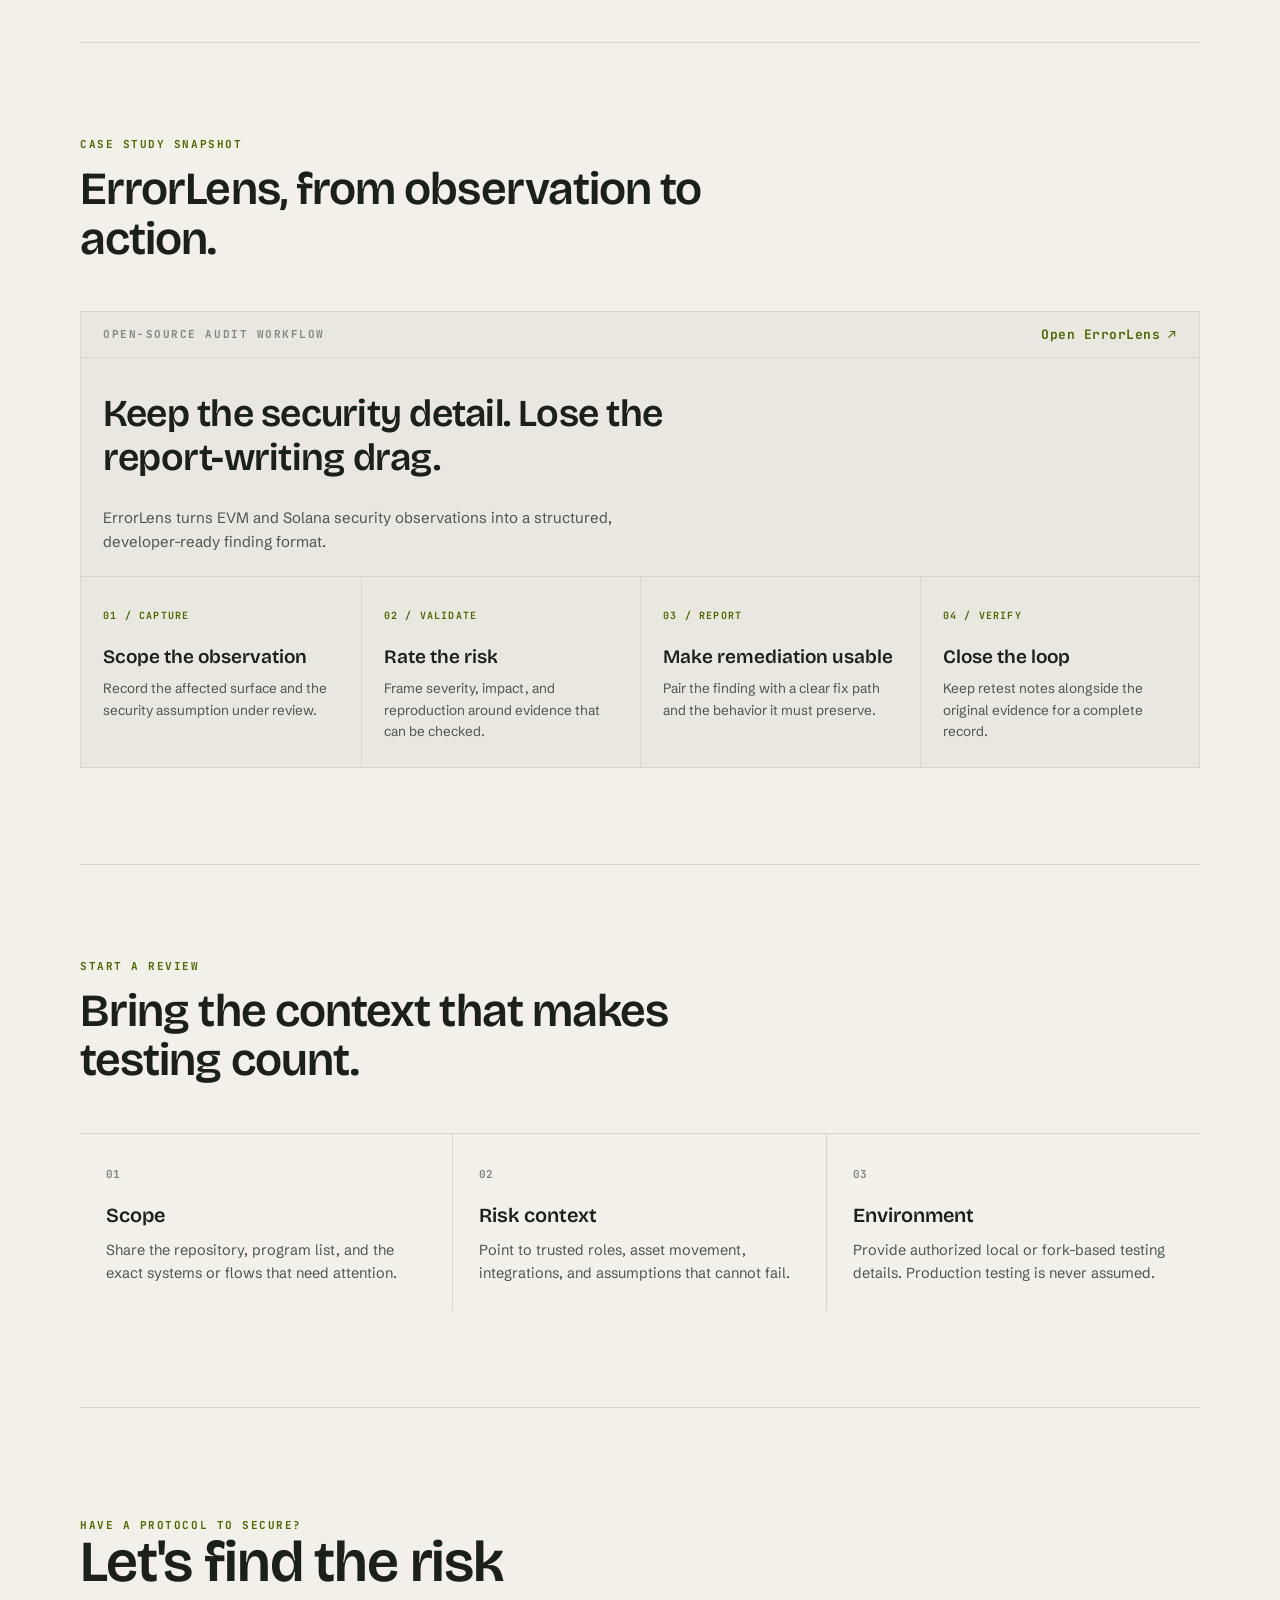
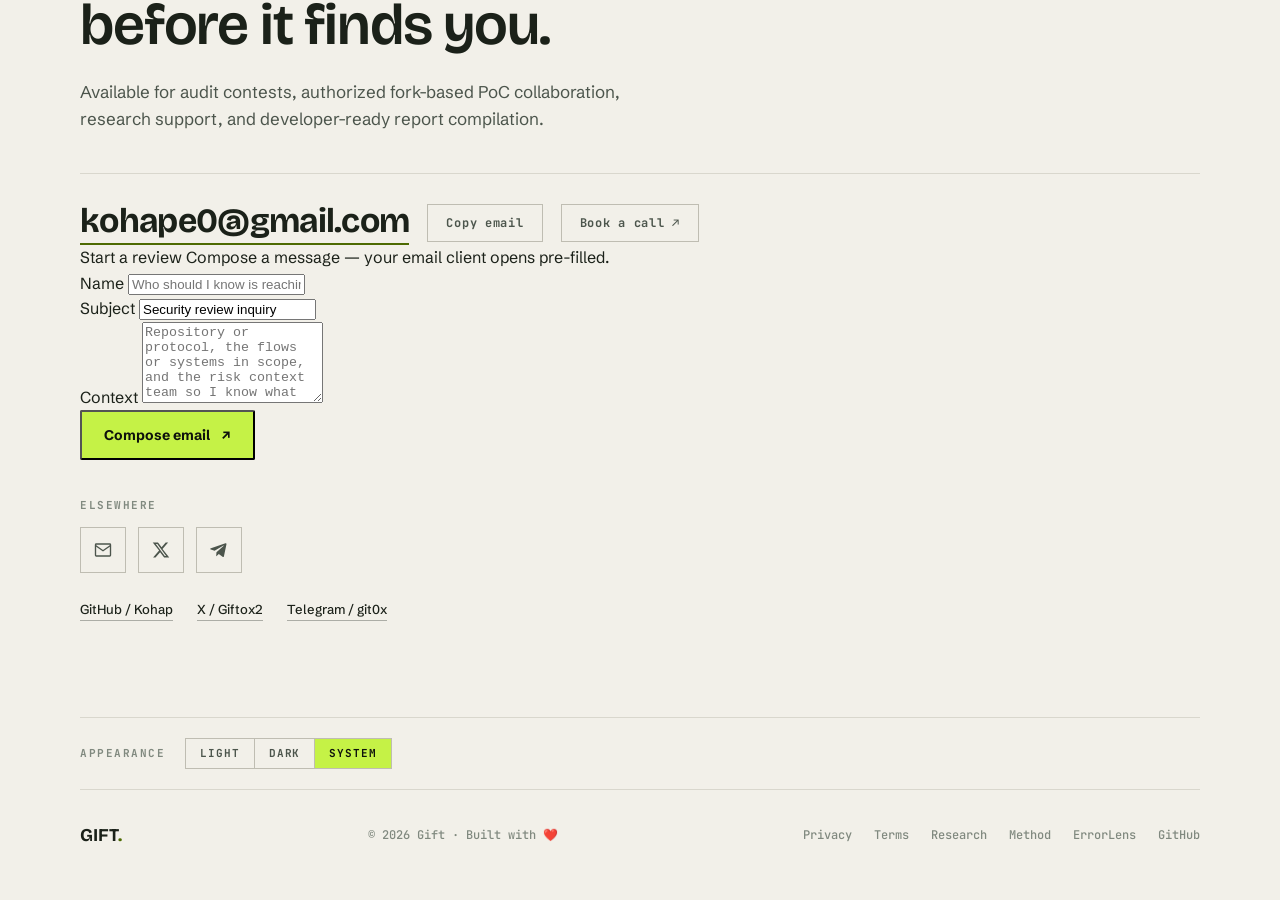
==== commit 375a39b8: "Point OG to live domain, add contact form, Cal.com, method page - og:url/og:image/twitter:image upda" ====
--- a/index.html
+++ b/index.html
@@ -7,19 +7,19 @@
   <meta name="description" content="Independent Web3 security research across EVM and Solana: smart contract review, fork-based PoCs, and AI-assisted audit workflows.">
   <meta property="og:title" content="Gift | Web3 Security Researcher">
   <meta property="og:description" content="Security that holds up under pressure.">
-  <meta property="og:image" content="https://kohap.github.io/Portfolio/og.jpg">
+  <meta property="og:image" content="https://www.0xgift.site/og.jpg">
   <meta property="og:type" content="website">
-  <meta property="og:url" content="https://kohap.github.io/Portfolio/">
+  <meta property="og:url" content="https://www.0xgift.site/">
   <meta name="twitter:card" content="summary_large_image">
   <meta name="twitter:title" content="Gift | Web3 Security Researcher">
   <meta name="twitter:description" content="Security that holds up under pressure.">
-  <meta name="twitter:image" content="https://kohap.github.io/Portfolio/og.jpg">
+  <meta name="twitter:image" content="https://www.0xgift.site/og.jpg">
   <link rel="icon" href="data:image/svg+xml,%3Csvg xmlns='http://www.w3.org/2000/svg' viewBox='0 0 32 32'%3E%3Crect width='32' height='32' fill='%23101613'/%3E%3Ctext x='16' y='23' text-anchor='middle' font-family='Georgia,serif' font-size='20' fill='%23c5f246'%3EG%3C/text%3E%3C/svg%3E">
   <link rel="preconnect" href="https://fonts.googleapis.com">
   <link crossorigin href="https://fonts.gstatic.com" rel="preconnect">
   <link href="https://fonts.googleapis.com/css2?family=Bricolage+Grotesque:wght@500;600;700&family=Schibsted+Grotesk:wght@400;500;600&family=JetBrains+Mono:wght@400;500;700&display=swap" rel="stylesheet">
   <link rel="stylesheet" href="styles.css">
-  <script type="application/ld+json">{"@context":"https://schema.org","@type":"Person","name":"Gift","url":"https://kohap.github.io/Portfolio/","jobTitle":"Web3 Security Researcher","email":"mailto:kohape0@gmail.com","sameAs":["https://github.com/Kohap","https://x.com/Giftox2","https://t.me/git0x"]}</script>
+  <script type="application/ld+json">{"@context":"https://schema.org","@type":"Person","name":"Gift","url":"https://www.0xgift.site/","jobTitle":"Web3 Security Researcher","email":"mailto:kohape0@gmail.com","sameAs":["https://github.com/Kohap","https://x.com/Giftox2","https://t.me/git0x"]}</script>
   <script>try{var t=localStorage.getItem('gift.theme');if(t!=='light'&&t!=='dark'){t=matchMedia('(prefers-color-scheme: light)').matches?'light':'dark';}document.documentElement.setAttribute('data-theme',t);}catch(e){}</script>
 </head>
 <body>
@@ -32,6 +32,7 @@
         <a href="#capabilities">Capabilities</a>
         <a href="#work">Work</a>
         <a href="research.html">Research</a>
+        <a href="method.html">Method</a>
         <a href="about.html">About</a>
       </div>
       <a class="contact-top" href="#contact">Get in touch <b>↓</b></a>
@@ -43,6 +44,7 @@
     <a href="#capabilities">Capabilities</a>
     <a href="#work">Work</a>
     <a href="research.html">Research</a>
+    <a href="method.html">Method</a>
     <a href="about.html">About</a>
     <a href="#contact">Get in touch</a>
   </div>
@@ -183,7 +185,34 @@
       <div class="email-row">
         <a class="email-link" href="mailto:kohape0@gmail.com">kohape0@gmail.com</a>
         <button class="copy-email" type="button">Copy email</button>
-      </div>
+        <a class="copy-email book-call" href="https://cal.com/kohape-dy9kev" target="_blank" rel="noreferrer">Book a call ↗</a>
+      </div>
+
+      <form class="review-form" id="review-form" aria-label="Start a review">
+        <div class="rf-head">
+          <span class="rf-title">Start a review</span>
+          <span class="rf-hint">Compose a message — your email client opens pre-filled.</span>
+        </div>
+        <div class="rf-grid">
+          <div class="rf-field">
+            <label for="rf-name">Name</label>
+            <input id="rf-name" name="name" type="text" autocomplete="name" placeholder="Who should I know is reaching out?">
+          </div>
+          <div class="rf-field">
+            <label for="rf-subject">Subject</label>
+            <input id="rf-subject" name="subject" type="text" value="Security review inquiry" maxlength="120">
+          </div>
+          <div class="rf-field rf-field-full">
+            <label for="rf-context">Context</label>
+            <textarea id="rf-context" name="context" rows="5" placeholder="Repository or protocol, the flows or systems in scope, and the risk context team so I know what to prioritize. No need to share exploit detail — that stays private."></textarea>
+          </div>
+        </div>
+        <div class="rf-actions">
+          <button class="button primary rf-submit" type="submit">Compose email <b>↗</b></button>
+          <span class="rf-done" aria-live="polite"></span>
+        </div>
+      </form>
+
       <p class="contact-label">Elsewhere</p>
       <div class="socials" aria-label="Contact Gift">
         <a class="social" href="mailto:kohape0@gmail.com" aria-label="Email Gift" title="Email"><svg viewBox="0 0 24 24" fill="none" stroke="currentColor" stroke-width="1.8" aria-hidden="true"><rect x="2" y="4" width="20" height="16" rx="1"/><path d="m2 6 10 7L22 6"/></svg></a>
@@ -213,6 +242,8 @@
     <div>
       <a href="privacy.html">Privacy</a>
       <a href="terms.html">Terms</a>
+      <a href="research.html">Research</a>
+      <a href="method.html">Method</a>
       <a href="https://kohap-errorlens.vercel.app/#home" target="_blank" rel="noreferrer">ErrorLens</a>
       <a href="https://github.com/Kohap" target="_blank" rel="noreferrer">GitHub</a>
     </div>
--- a/styles.css
+++ b/styles.css
@@ -325,6 +325,8 @@
     .email-link{font:700 clamp(22px,3.4vw,34px)/1.1 var(--display);letter-spacing:-.02em;border-bottom:2px solid var(--lime);padding-bottom:4px}
     .copy-email{padding:12px 18px;background:transparent;border:1px solid var(--line-2);color:var(--text-2);font:700 12px/1 var(--mono);letter-spacing:.06em;cursor:pointer;transition:border-color .18s var(--ease),color .18s var(--ease)}
     .copy-email:hover{border-color:var(--lime);color:var(--lime)}
+    .book-call{align-items:center;gap:6px}
+    .book-call:hover{transform:translateY(-1px)}
     .contact-label{margin-top:40px;color:var(--text-3);font:700 11px/1 var(--mono);letter-spacing:.14em;text-transform:uppercase}
     .socials{display:flex;gap:12px;margin-top:16px}
     .social{display:grid;place-items:center;width:46px;height:46px;border:1px solid var(--line-2);color:var(--text-2);transition:border-color .18s var(--ease),color .18s var(--ease)}
@@ -340,6 +342,9 @@
     .cross a:hover{color:var(--lime-2)}
 
     /* LEGAL PAGES */
+    .essay{max-width:720px}
+    .essay p{margin-top:20px;color:var(--text-2);font-size:16px;line-height:1.7}
+    .essay-lead{max-width:56ch;color:var(--text)!important;font:600 clamp(20px,2.6vw,28px)/1.5 var(--display);letter-spacing:-.01em}
     .legal{max-width:760px;padding:72px 0 96px}
     .legal-block{margin-top:40px}
     .legal-block h2{margin-bottom:12px;font:600 24px/1.3 var(--display);letter-spacing:-.01em}
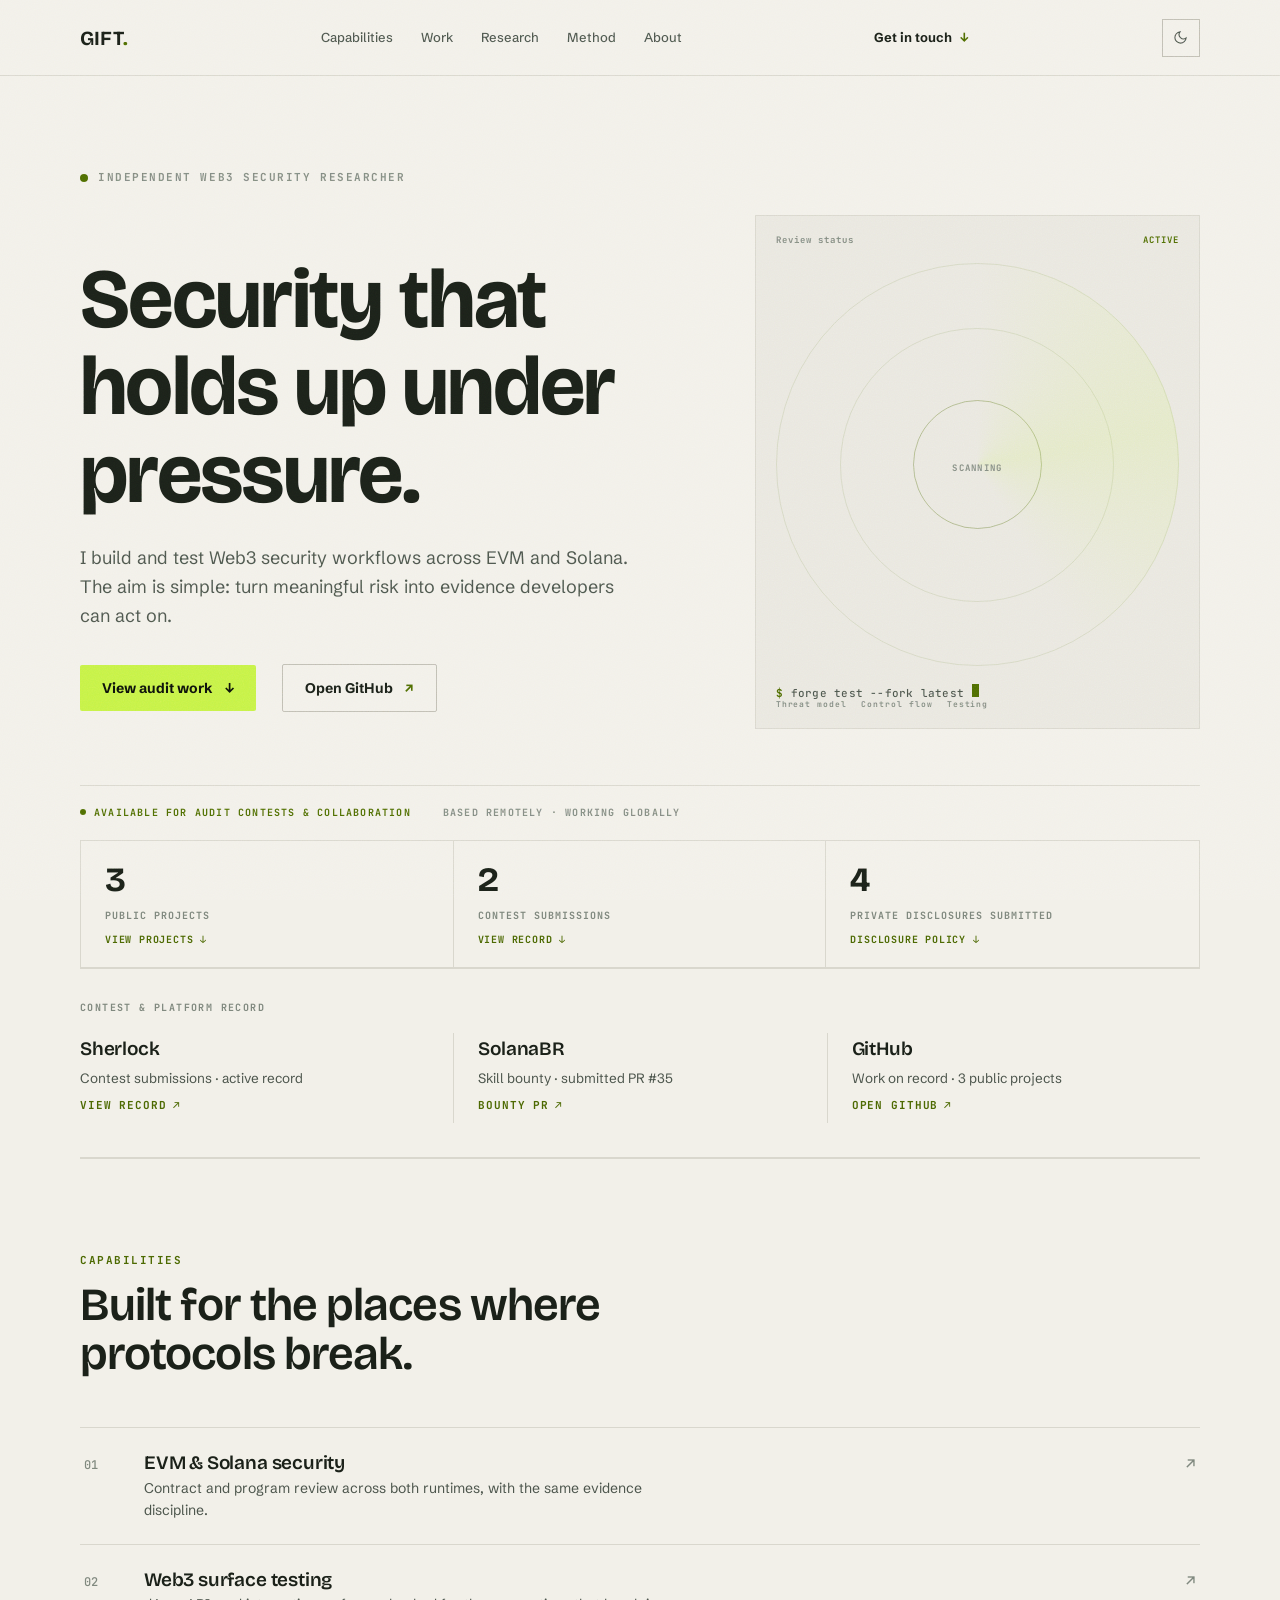
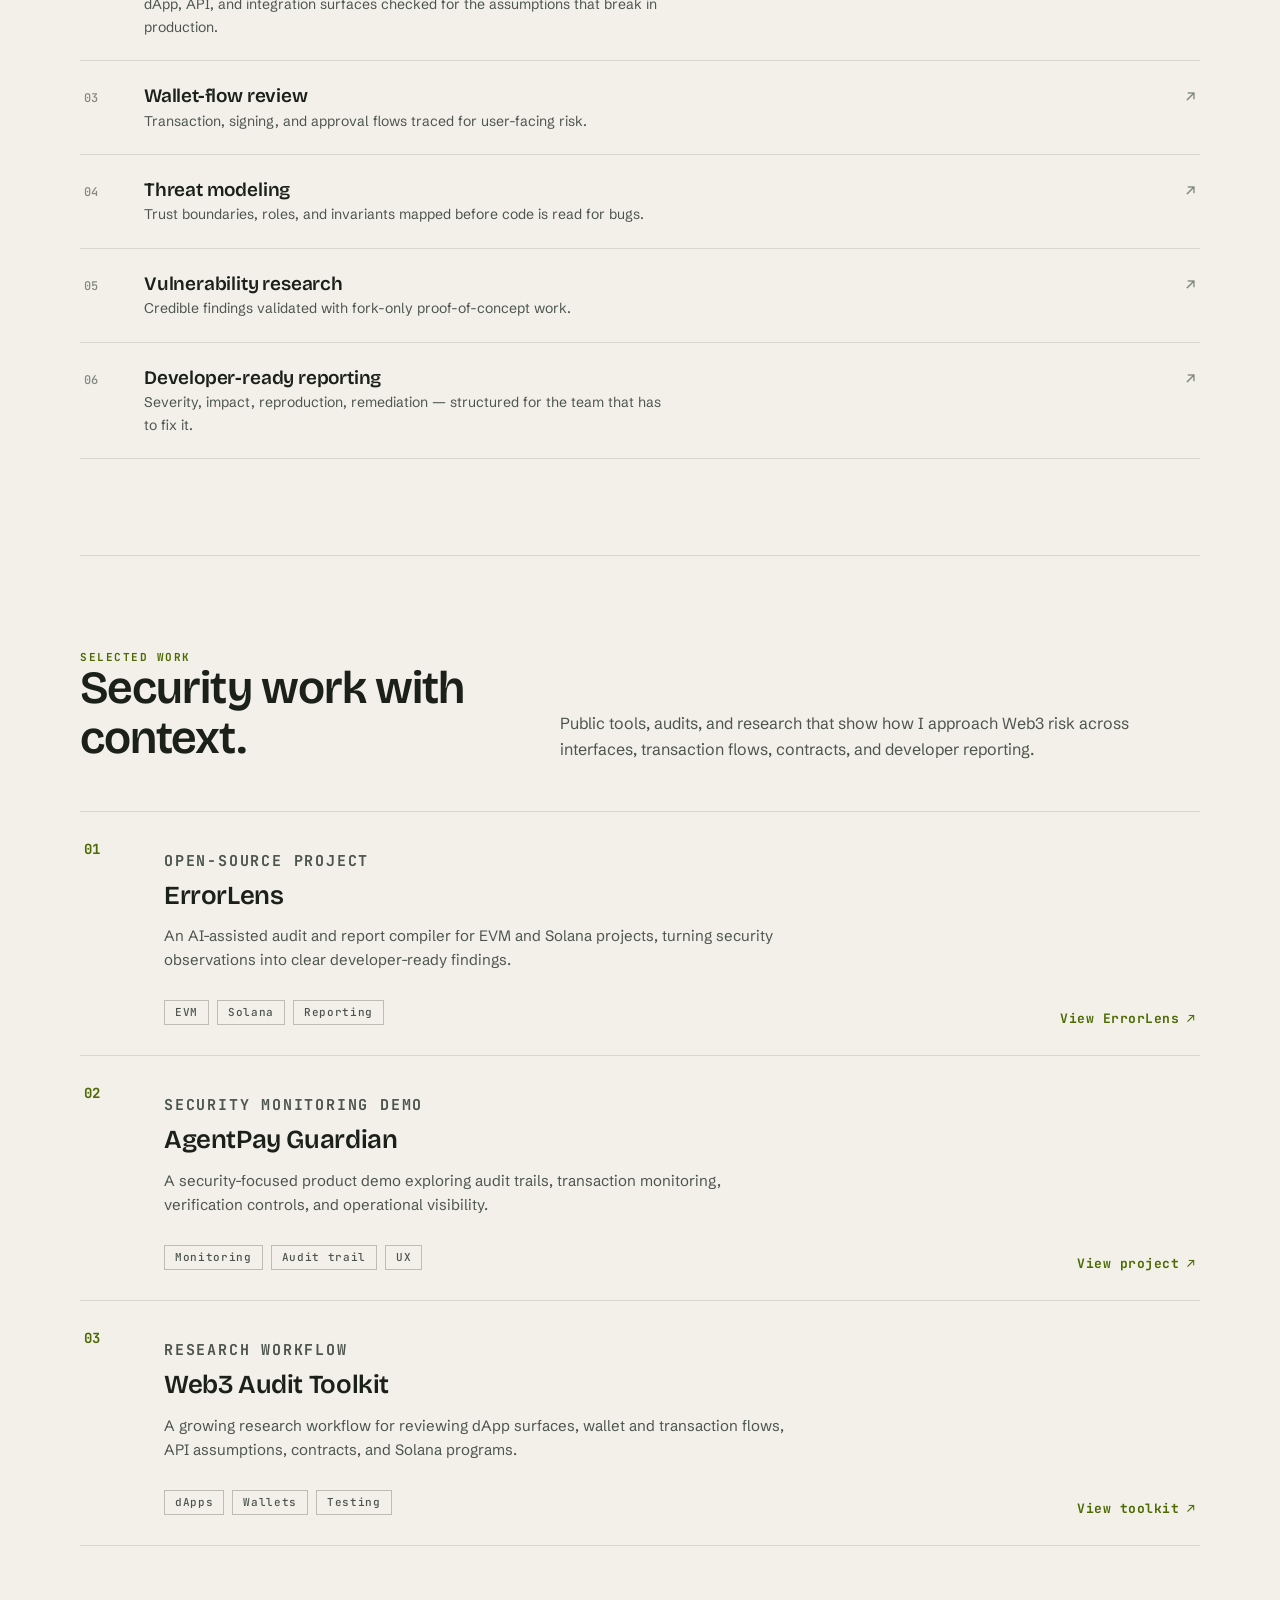
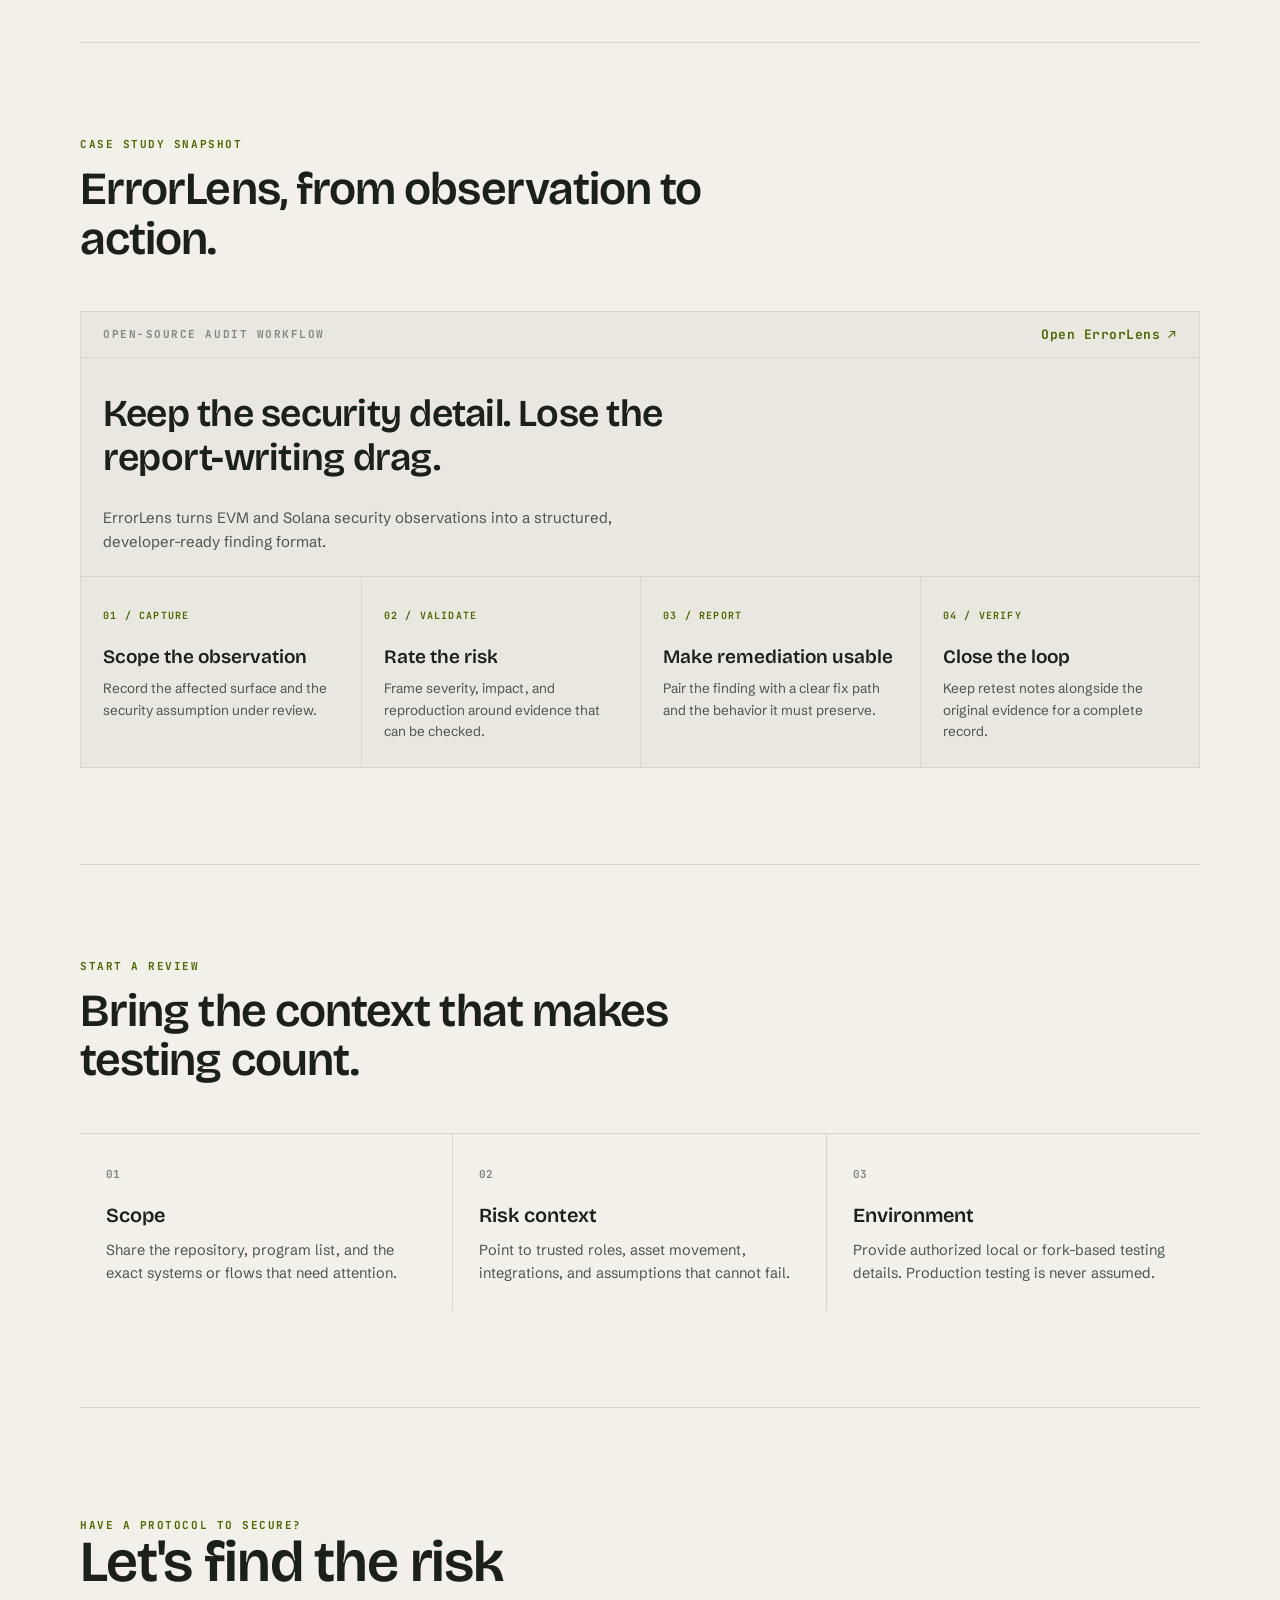
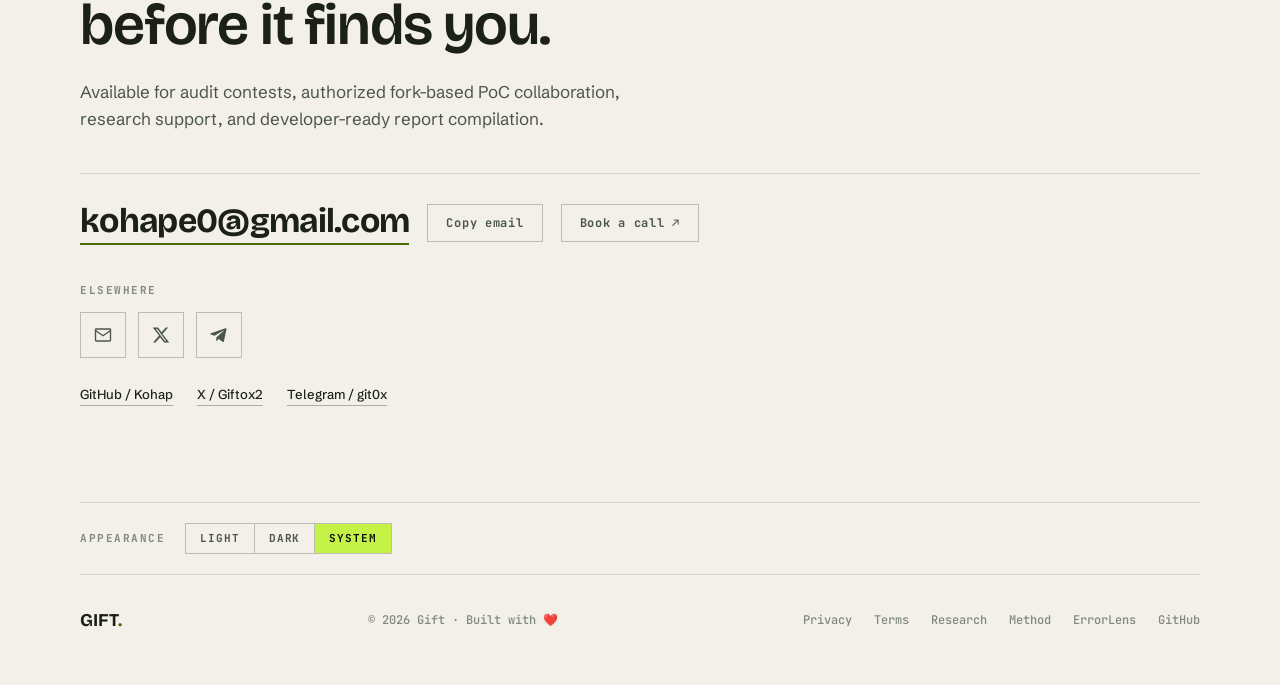
==== commit 3c863b80: "Remove review form; move theme toggle into mobile menu" ====
--- a/index.html
+++ b/index.html
@@ -46,6 +46,7 @@
     <a href="research.html">Research</a>
     <a href="method.html">Method</a>
     <a href="about.html">About</a>
+    <button class="theme-toggle" type="button" aria-label="Toggle colour theme"><svg class="sun" viewBox="0 0 24 24" fill="none" stroke="currentColor" stroke-width="1.8" aria-hidden="true"><circle cx="12" cy="12" r="4"/><path d="M12 2v2M12 20v2M4.93 4.93l1.41 1.41M17.66 17.66l1.41 1.41M2 12h2M20 12h2M4.93 19.07l1.41-1.41M17.66 6.34l1.41-1.41"/></svg><svg class="moon" viewBox="0 0 24 24" fill="none" stroke="currentColor" stroke-width="1.8" aria-hidden="true"><path d="M21 12.79A9 9 0 1 1 11.21 3a7 7 0 0 0 9.79 9.79z"/></svg></button>
     <a href="#contact">Get in touch</a>
   </div>
 
@@ -187,31 +188,6 @@
         <button class="copy-email" type="button">Copy email</button>
         <a class="copy-email book-call" href="https://cal.com/kohape-dy9kev" target="_blank" rel="noreferrer">Book a call ↗</a>
       </div>
-
-      <form class="review-form" id="review-form" aria-label="Start a review">
-        <div class="rf-head">
-          <span class="rf-title">Start a review</span>
-          <span class="rf-hint">Compose a message — your email client opens pre-filled.</span>
-        </div>
-        <div class="rf-grid">
-          <div class="rf-field">
-            <label for="rf-name">Name</label>
-            <input id="rf-name" name="name" type="text" autocomplete="name" placeholder="Who should I know is reaching out?">
-          </div>
-          <div class="rf-field">
-            <label for="rf-subject">Subject</label>
-            <input id="rf-subject" name="subject" type="text" value="Security review inquiry" maxlength="120">
-          </div>
-          <div class="rf-field rf-field-full">
-            <label for="rf-context">Context</label>
-            <textarea id="rf-context" name="context" rows="5" placeholder="Repository or protocol, the flows or systems in scope, and the risk context team so I know what to prioritize. No need to share exploit detail — that stays private."></textarea>
-          </div>
-        </div>
-        <div class="rf-actions">
-          <button class="button primary rf-submit" type="submit">Compose email <b>↗</b></button>
-          <span class="rf-done" aria-live="polite"></span>
-        </div>
-      </form>
 
       <p class="contact-label">Elsewhere</p>
       <div class="socials" aria-label="Contact Gift">
--- a/styles.css
+++ b/styles.css
@@ -106,6 +106,7 @@
     @media(max-width:640px){
       .navlinks{display:none}
       .menu-toggle{display:block}
+      .nav .theme-toggle{display:none}
       .nav{position:sticky;top:0;z-index:60}
       body.menu-open{overflow:hidden}
       .mobile-menu{display:flex;flex-direction:column;position:fixed;top:0;left:0;right:0;bottom:0;background:var(--menu-bg);backdrop-filter:blur(14px);padding:96px 32px 48px;visibility:hidden;transform:translateX(100%);transition:transform .42s var(--ease),visibility 0s linear .42s;z-index:55;overflow-y:auto}
@@ -120,6 +121,7 @@
       .mobile-menu.open a:nth-child(5){transition-delay:.32s}
       .mobile-menu a:hover{color:var(--lime)}
       .mobile-menu a:last-child{margin:30px 0 auto;border-bottom:0;color:var(--text-2);font:500 13px/1 var(--mono);letter-spacing:.08em;text-transform:uppercase}
+      .mobile-menu .theme-toggle{width:auto;height:40px;margin:32px 0 -8px;align-self:flex-start;padding:0 14px;display:inline-flex;align-items:center;justify-content:center}
     }
     @media(max-width:480px){.contact-top span{display:none}}
     @media(max-width:420px){.nav .shell{gap:14px}.contact-top{font-size:12px}}
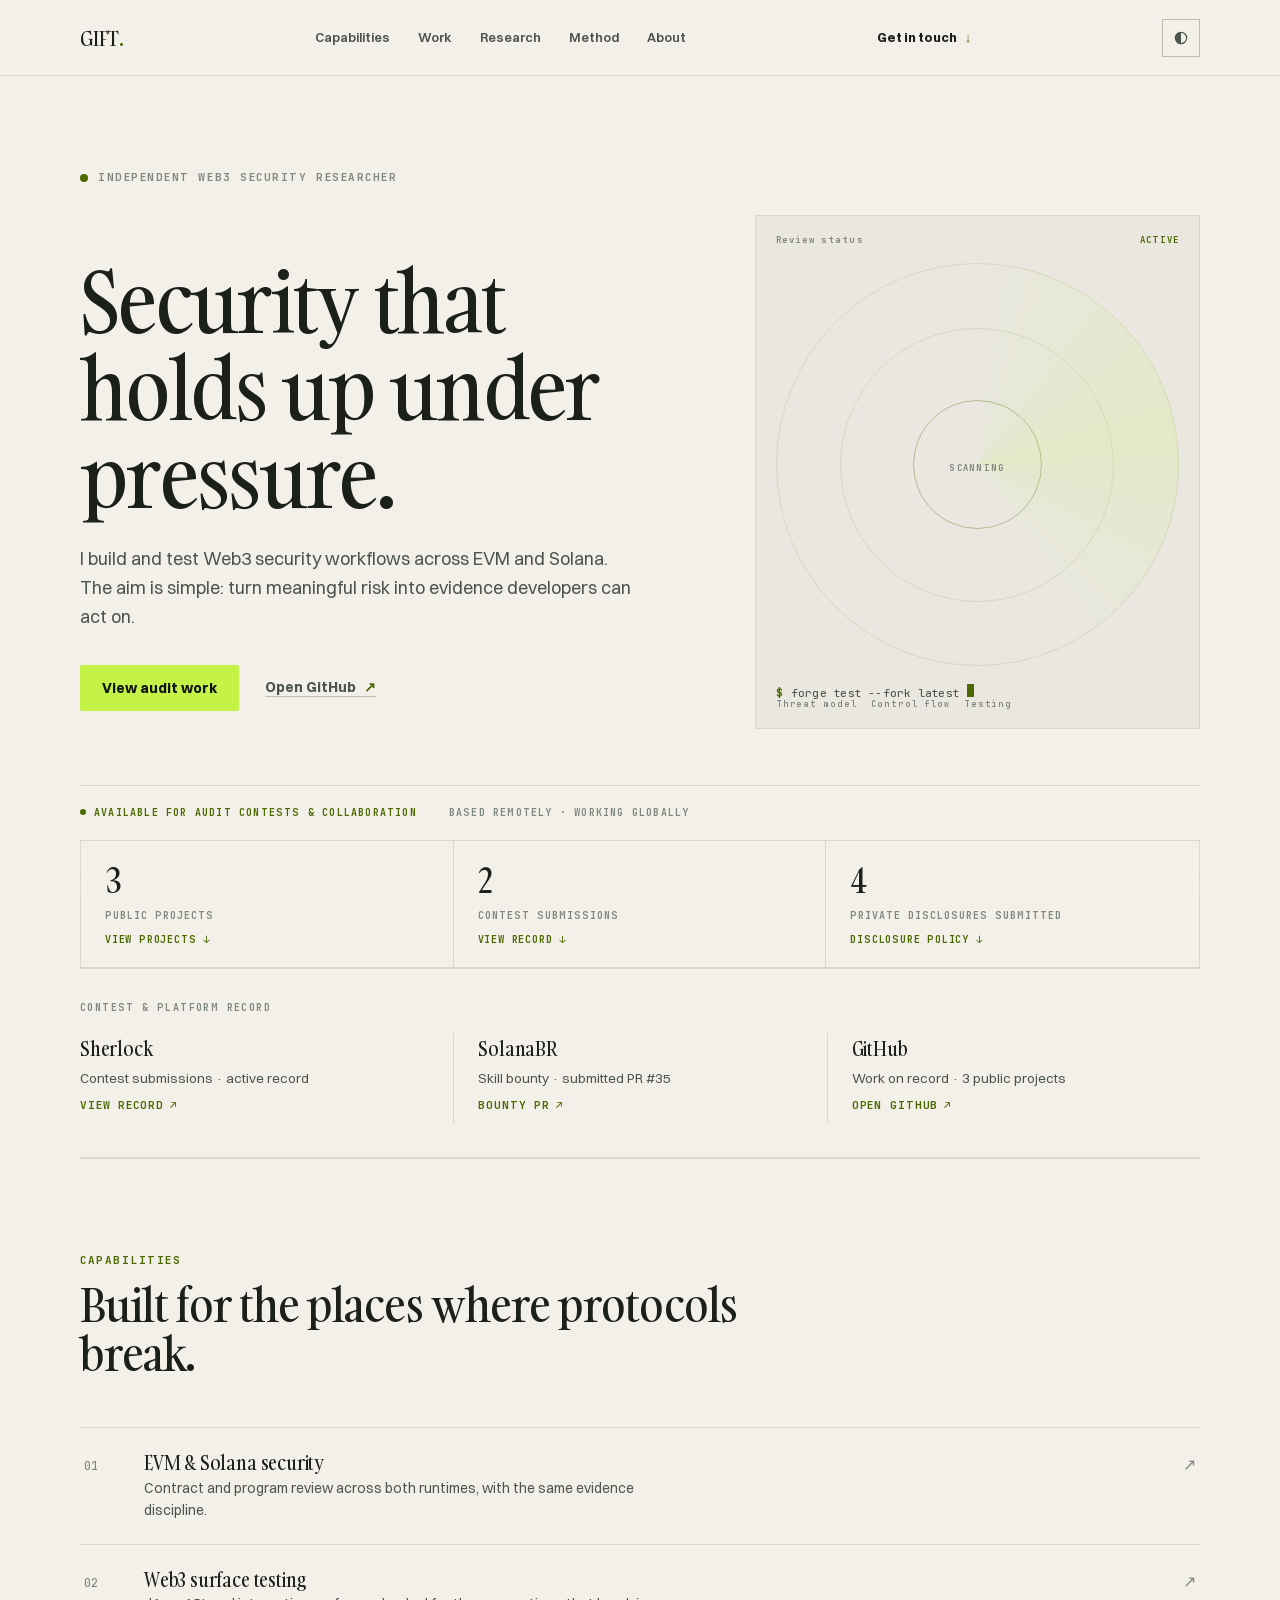
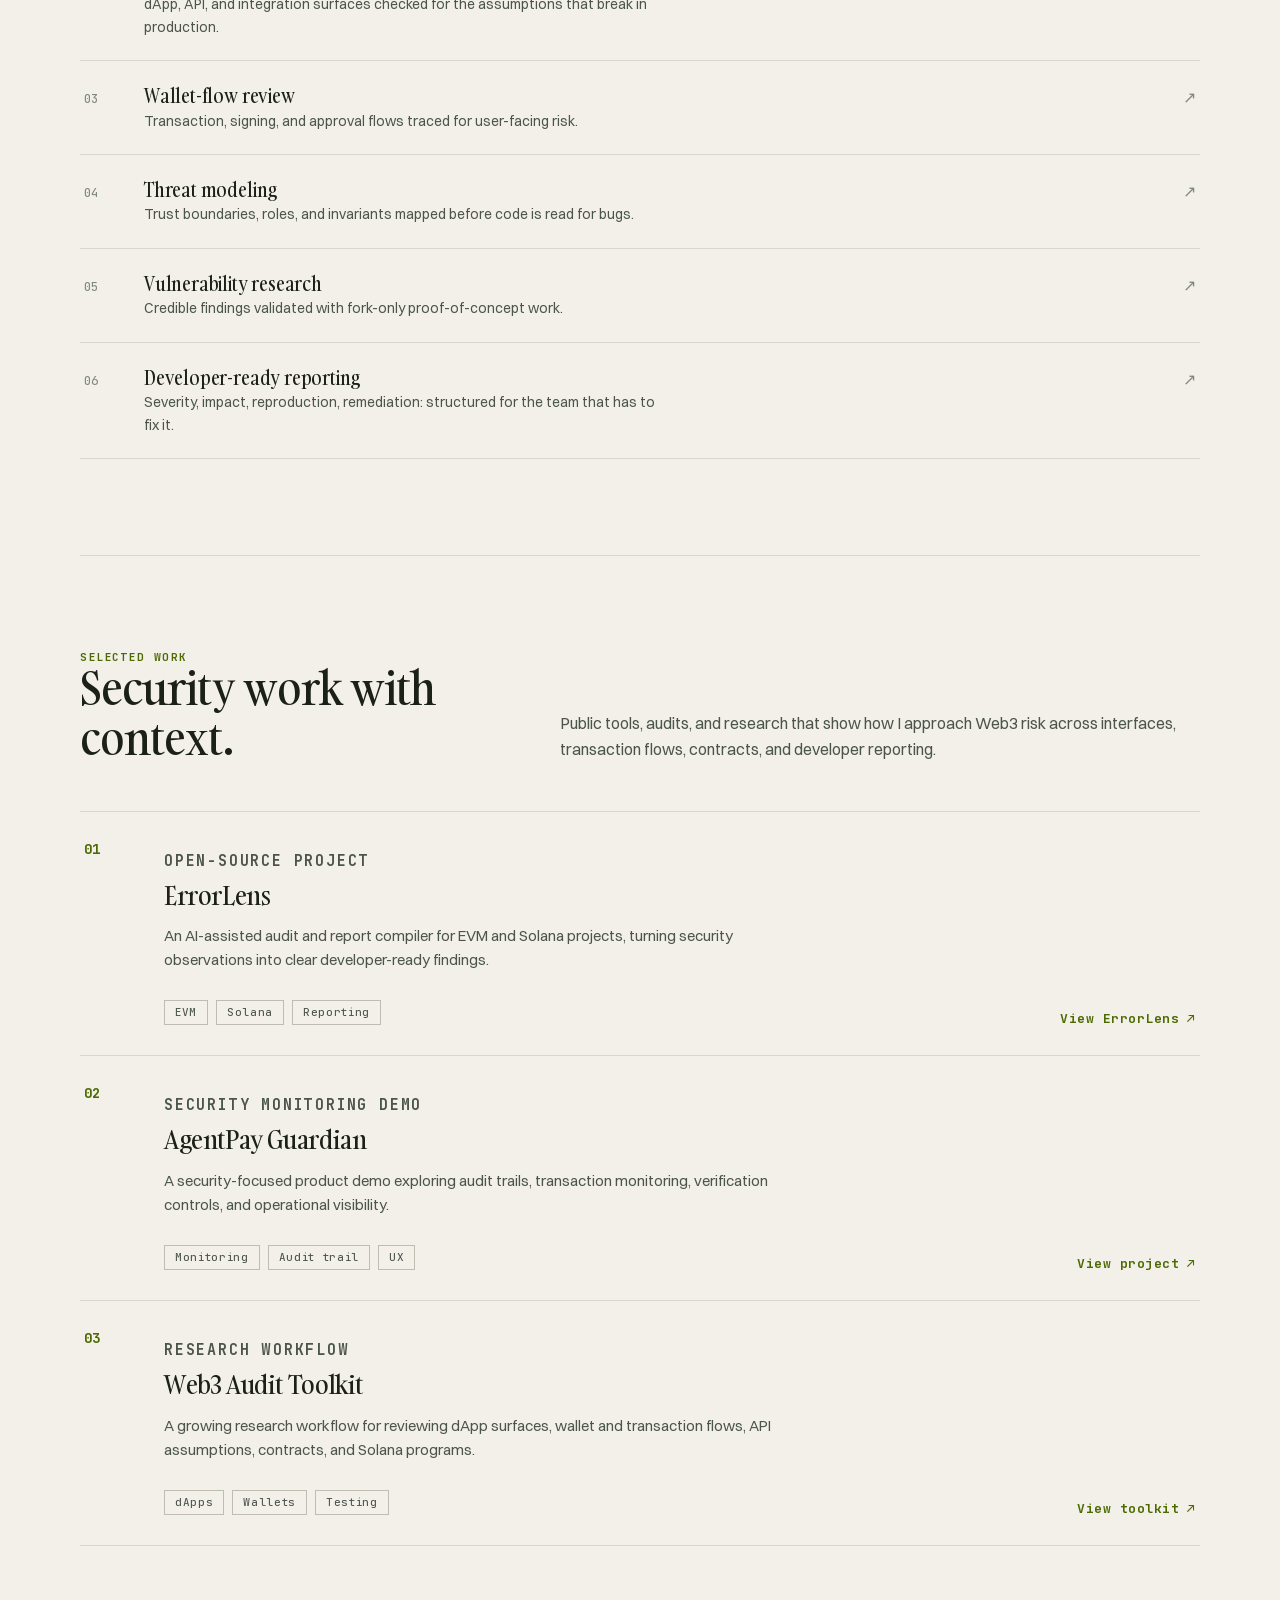
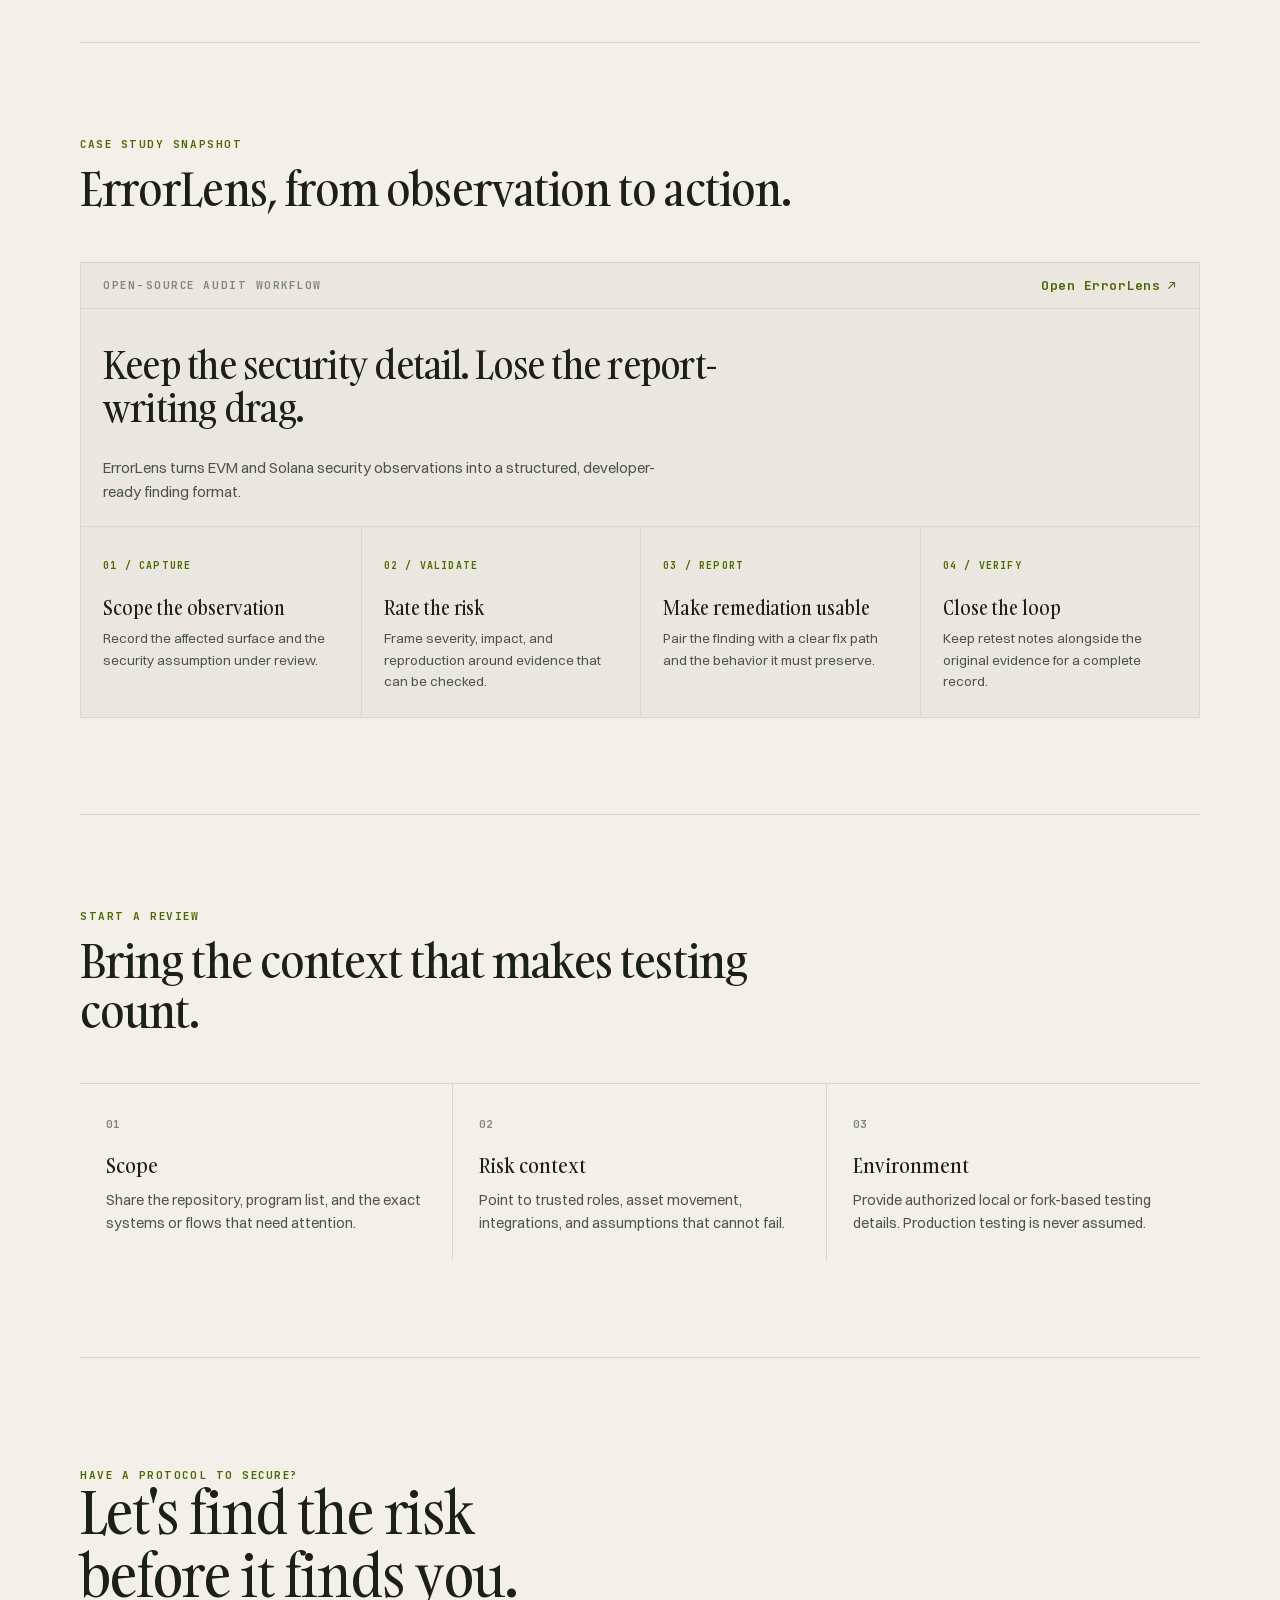
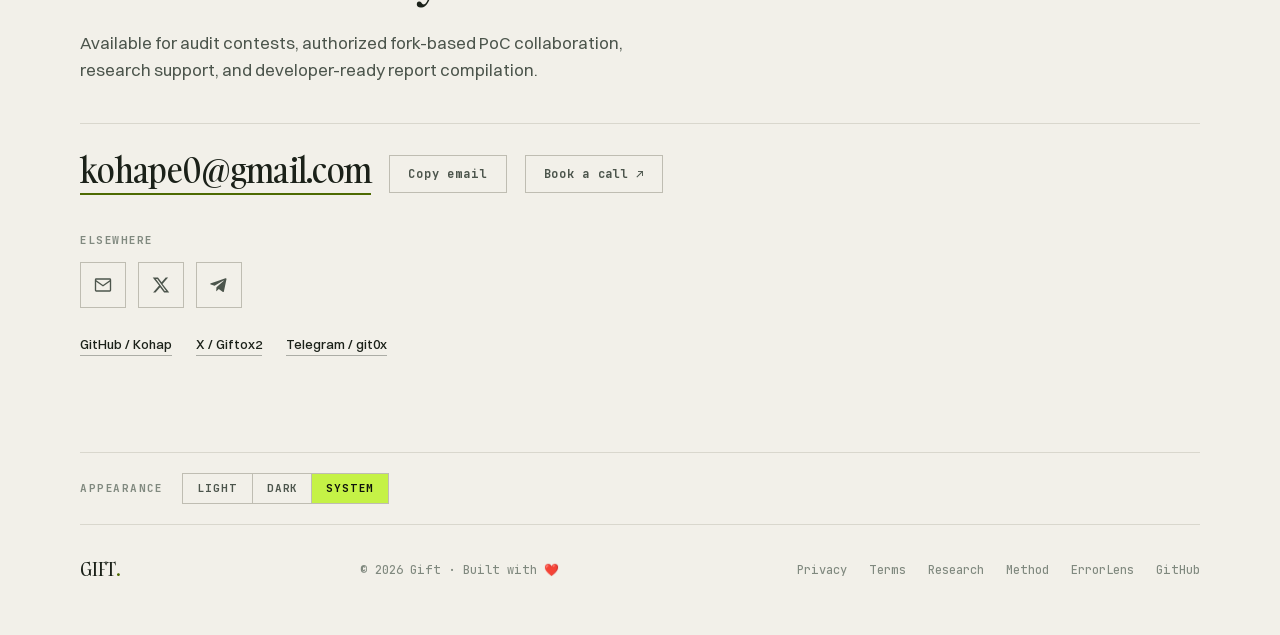
==== commit 0b369acb: "Self-host Fontshare type, fix no-JS content trap, and remove generic-UI tells - Swap Google Fonts (B" ====
--- a/index.html
+++ b/index.html
@@ -3,6 +3,7 @@
 <head>
   <meta charset="utf-8">
   <meta name="viewport" content="width=device-width,initial-scale=1">
+  <meta name="color-scheme" content="light dark">
   <title>Gift | Web3 Security Researcher</title>
   <meta name="description" content="Independent Web3 security research across EVM and Solana: smart contract review, fork-based PoCs, and AI-assisted audit workflows.">
   <meta property="og:title" content="Gift | Web3 Security Researcher">
@@ -15,12 +16,9 @@
   <meta name="twitter:description" content="Security that holds up under pressure.">
   <meta name="twitter:image" content="https://www.0xgift.site/og.jpg">
   <link rel="icon" href="data:image/svg+xml,%3Csvg xmlns='http://www.w3.org/2000/svg' viewBox='0 0 32 32'%3E%3Crect width='32' height='32' fill='%23101613'/%3E%3Ctext x='16' y='23' text-anchor='middle' font-family='Georgia,serif' font-size='20' fill='%23c5f246'%3EG%3C/text%3E%3C/svg%3E">
-  <link rel="preconnect" href="https://fonts.googleapis.com">
-  <link crossorigin href="https://fonts.gstatic.com" rel="preconnect">
-  <link href="https://fonts.googleapis.com/css2?family=Bricolage+Grotesque:wght@500;600;700&family=Schibsted+Grotesk:wght@400;500;600&family=JetBrains+Mono:wght@400;500;700&display=swap" rel="stylesheet">
   <link rel="stylesheet" href="styles.css">
   <script type="application/ld+json">{"@context":"https://schema.org","@type":"Person","name":"Gift","url":"https://www.0xgift.site/","jobTitle":"Web3 Security Researcher","email":"mailto:kohape0@gmail.com","sameAs":["https://github.com/Kohap","https://x.com/Giftox2","https://t.me/git0x"]}</script>
-  <script>try{var t=localStorage.getItem('gift.theme');if(t!=='light'&&t!=='dark'){t=matchMedia('(prefers-color-scheme: light)').matches?'light':'dark';}document.documentElement.setAttribute('data-theme',t);}catch(e){}</script>
+  <script src="theme-init.js"></script>
 </head>
 <body>
   <div class="grain" aria-hidden="true"></div>
@@ -36,7 +34,7 @@
         <a href="about.html">About</a>
       </div>
       <a class="contact-top" href="#contact">Get in touch <b>↓</b></a>
-      <button class="theme-toggle" type="button" aria-label="Toggle colour theme"><svg class="sun" viewBox="0 0 24 24" fill="none" stroke="currentColor" stroke-width="1.8" aria-hidden="true"><circle cx="12" cy="12" r="4"/><path d="M12 2v2M12 20v2M4.93 4.93l1.41 1.41M17.66 17.66l1.41 1.41M2 12h2M20 12h2M4.93 19.07l1.41-1.41M17.66 6.34l1.41-1.41"/></svg><svg class="moon" viewBox="0 0 24 24" fill="none" stroke="currentColor" stroke-width="1.8" aria-hidden="true"><path d="M21 12.79A9 9 0 1 1 11.21 3a7 7 0 0 0 9.79 9.79z"/></svg></button>
+      <button class="theme-toggle" type="button" aria-label="Toggle colour theme"><svg class="ctl" viewBox="0 0 24 24" aria-hidden="true"><circle class="t-ring" cx="12" cy="12" r="8.5"/><path class="t-fill" d="M12 3.5a8.5 8.5 0 0 1 0 17z"/></svg></button>
       <button class="menu-toggle" type="button" aria-label="Toggle menu" aria-expanded="false"><span></span><span></span><span></span></button>
     </div>
   </nav>
@@ -46,7 +44,7 @@
     <a href="research.html">Research</a>
     <a href="method.html">Method</a>
     <a href="about.html">About</a>
-    <button class="theme-toggle" type="button" aria-label="Toggle colour theme"><svg class="sun" viewBox="0 0 24 24" fill="none" stroke="currentColor" stroke-width="1.8" aria-hidden="true"><circle cx="12" cy="12" r="4"/><path d="M12 2v2M12 20v2M4.93 4.93l1.41 1.41M17.66 17.66l1.41 1.41M2 12h2M20 12h2M4.93 19.07l1.41-1.41M17.66 6.34l1.41-1.41"/></svg><svg class="moon" viewBox="0 0 24 24" fill="none" stroke="currentColor" stroke-width="1.8" aria-hidden="true"><path d="M21 12.79A9 9 0 1 1 11.21 3a7 7 0 0 0 9.79 9.79z"/></svg></button>
+    <button class="theme-toggle" type="button" aria-label="Toggle colour theme"><svg class="ctl" viewBox="0 0 24 24" aria-hidden="true"><circle class="t-ring" cx="12" cy="12" r="8.5"/><path class="t-fill" d="M12 3.5a8.5 8.5 0 0 1 0 17z"/></svg></button>
     <a href="#contact">Get in touch</a>
   </div>
 
@@ -58,8 +56,8 @@
           <h1 class="entrance t2">Security that holds up under pressure.</h1>
           <p class="lede entrance t3">I build and test Web3 security workflows across EVM and Solana. The aim is simple: turn meaningful risk into evidence developers can act on.</p>
           <div class="actions entrance t4">
-            <a class="button primary" href="#work">View audit work <b>↓</b></a>
-            <a class="button quiet" href="https://github.com/Kohap" target="_blank" rel="noreferrer">Open GitHub <b>↗</b></a>
+            <a class="button primary" href="#work">View audit work</a>
+            <a class="text-link" href="https://github.com/Kohap" target="_blank" rel="noreferrer">Open GitHub <b>↗</b></a>
           </div>
         </div>
         <div class="signal entrance t5" id="signal" role="img" aria-label="Active security review signal">
@@ -107,7 +105,7 @@
         <div class="capability"><small>03</small><div><h3>Wallet-flow review</h3><p>Transaction, signing, and approval flows traced for user-facing risk.</p></div><b>↗</b></div>
         <div class="capability"><small>04</small><div><h3>Threat modeling</h3><p>Trust boundaries, roles, and invariants mapped before code is read for bugs.</p></div><b>↗</b></div>
         <div class="capability"><small>05</small><div><h3>Vulnerability research</h3><p>Credible findings validated with fork-only proof-of-concept work.</p></div><b>↗</b></div>
-        <div class="capability"><small>06</small><div><h3>Developer-ready reporting</h3><p>Severity, impact, reproduction, remediation — structured for the team that has to fix it.</p></div><b>↗</b></div>
+        <div class="capability"><small>06</small><div><h3>Developer-ready reporting</h3><p>Severity, impact, reproduction, remediation: structured for the team that has to fix it.</p></div><b>↗</b></div>
       </div>
     </section>
 
@@ -192,13 +190,13 @@
       <p class="contact-label">Elsewhere</p>
       <div class="socials" aria-label="Contact Gift">
         <a class="social" href="mailto:kohape0@gmail.com" aria-label="Email Gift" title="Email"><svg viewBox="0 0 24 24" fill="none" stroke="currentColor" stroke-width="1.8" aria-hidden="true"><rect x="2" y="4" width="20" height="16" rx="1"/><path d="m2 6 10 7L22 6"/></svg></a>
-        <a class="social" href="https://x.com/Giftox2" target="_blank" rel="noreferrer" aria-label="Open Gift on X" title="X / Twitter"><svg viewBox="0 0 24 24" fill="currentColor" aria-hidden="true"><path d="M18.24 2H21.5l-7.51 8.59L23 22h-6.83l-5.35-6.99L4.7 22H1.44l8.03-9.19L1 2h6.99l4.84 6.4L18.24 2zm-1.2 18h1.81L7.05 3.89H5.12L17.04 20z"/></svg></a>
-        <a class="social" href="https://t.me/git0x" target="_blank" rel="noreferrer" aria-label="Open Gift on Telegram" title="Telegram"><svg viewBox="0 0 24 24" fill="currentColor" aria-hidden="true"><path d="m21.94 4.36-3.34 15.84c-.25 1.12-.9 1.4-1.83.87l-5.06-3.73-2.44 2.35c-.27.27-.5.5-1.02.5l.36-5.16 9.39-8.49c.41-.36-.09-.56-.63-.2L6.1 12.9l-5.02-1.57c-1.09-.34-1.11-1.09.23-1.61L20.6 3.14c.91-.34 1.7.2 1.34 1.22z"/></svg></a>
+        <a class="social" href="https://x.com/Giftox2" target="_blank" rel="noreferrer me" aria-label="Open Gift on X" title="X / Twitter"><svg viewBox="0 0 24 24" fill="currentColor" aria-hidden="true"><path d="M18.24 2H21.5l-7.51 8.59L23 22h-6.83l-5.35-6.99L4.7 22H1.44l8.03-9.19L1 2h6.99l4.84 6.4L18.24 2zm-1.2 18h1.81L7.05 3.89H5.12L17.04 20z"/></svg></a>
+        <a class="social" href="https://t.me/git0x" target="_blank" rel="noreferrer me" aria-label="Open Gift on Telegram" title="Telegram"><svg viewBox="0 0 24 24" fill="currentColor" aria-hidden="true"><path d="m21.94 4.36-3.34 15.84c-.25 1.12-.9 1.4-1.83.87l-5.06-3.73-2.44 2.35c-.27.27-.5.5-1.02.5l.36-5.16 9.39-8.49c.41-.36-.09-.56-.63-.2L6.1 12.9l-5.02-1.57c-1.09-.34-1.11-1.09.23-1.61L20.6 3.14c.91-.34 1.7.2 1.34 1.22z"/></svg></a>
       </div>
       <div class="social-directory" aria-label="Gift social profiles">
-        <a href="https://github.com/Kohap" target="_blank" rel="noreferrer">GitHub / Kohap</a>
-        <a href="https://x.com/Giftox2" target="_blank" rel="noreferrer">X / Giftox2</a>
-        <a href="https://t.me/git0x" target="_blank" rel="noreferrer">Telegram / git0x</a>
+        <a href="https://github.com/Kohap" target="_blank" rel="noreferrer me">GitHub / Kohap</a>
+        <a href="https://x.com/Giftox2" target="_blank" rel="noreferrer me">X / Giftox2</a>
+        <a href="https://t.me/git0x" target="_blank" rel="noreferrer me">Telegram / git0x</a>
       </div>
     </section>
   </main>
--- a/styles.css
+++ b/styles.css
@@ -1,3 +1,15 @@
+@font-face{font-family:'Gambarino';src:url('fonts/Gambarino-Regular.woff2') format('woff2');font-weight:400;font-style:normal;font-display:swap}
+@font-face{font-family:'Gambarino';src:url('fonts/Gambarino-Regular.woff2') format('woff2');font-weight:500;font-style:normal;font-display:swap}
+@font-face{font-family:'Gambarino';src:url('fonts/Gambarino-Regular.woff2') format('woff2');font-weight:600;font-style:normal;font-display:swap}
+@font-face{font-family:'Gambarino';src:url('fonts/Gambarino-Regular.woff2') format('woff2');font-weight:700;font-style:normal;font-display:swap}
+@font-face{font-family:'Switzer';src:url('fonts/Switzer-Regular.woff2') format('woff2');font-weight:400;font-style:normal;font-display:swap}
+@font-face{font-family:'Switzer';src:url('fonts/Switzer-Medium.woff2') format('woff2');font-weight:500;font-style:normal;font-display:swap}
+@font-face{font-family:'Switzer';src:url('fonts/Switzer-SemiBold.woff2') format('woff2');font-weight:600;font-style:normal;font-display:swap}
+@font-face{font-family:'Switzer';src:url('fonts/Switzer-Bold.woff2') format('woff2');font-weight:700;font-style:normal;font-display:swap}
+@font-face{font-family:'JetBrains Mono';src:url('fonts/JetBrainsMono-Regular.woff2') format('woff2');font-weight:400;font-style:normal;font-display:swap}
+@font-face{font-family:'JetBrains Mono';src:url('fonts/JetBrainsMono-Medium.woff2') format('woff2');font-weight:500;font-style:normal;font-display:swap}
+@font-face{font-family:'JetBrains Mono';src:url('fonts/JetBrainsMono-SemiBold.woff2') format('woff2');font-weight:600;font-style:normal;font-display:swap}
+@font-face{font-family:'JetBrains Mono';src:url('fonts/JetBrainsMono-Bold.woff2') format('woff2');font-weight:700;font-style:normal;font-display:swap}
 :root{
       --bg:#0d120f;
       --surface:#121813;
@@ -17,8 +29,8 @@
       --menu-bg:rgba(13,18,15,.98);
       --face-border:rgba(237,240,234,.4);
       --ring-3:rgba(197,242,70,.5);
-      --sans:'Schibsted Grotesk',-apple-system,BlinkMacSystemFont,sans-serif;
-      --display:'Bricolage Grotesque',var(--sans);
+      --sans:'Switzer',-apple-system,BlinkMacSystemFont,sans-serif;
+      --display:'Gambarino',var(--sans);
       --mono:'JetBrains Mono',ui-monospace,monospace;
       --ease:cubic-bezier(.22,.61,.36,1);
       --d1:.55s;--d2:.65s;--d3:.78s;--d4:.9s;--d5:.72s;--d6:1.02s;--d7:1.12s;
@@ -54,22 +66,22 @@
     ::-webkit-scrollbar-thumb:hover{background:var(--text-3)}
     html{scroll-behavior:smooth;scrollbar-color:var(--line-2) var(--bg)}
     body{margin:0;background:var(--bg);color:var(--text);font:16px/1.6 var(--sans);-webkit-font-smoothing:antialiased;overflow-x:hidden}
-    .grain{position:fixed;inset:0;z-index:9998;pointer-events:none;opacity:.32;mix-blend-mode:overlay;background-image:url("data:image/svg+xml,%3Csvg xmlns='http://www.w3.org/2000/svg' width='120' height='120'%3E%3Cfilter id='n'%3E%3CfeTurbulence type='fractalNoise' baseFrequency='0.85' numOctaves='2' stitchTiles='stitch'/%3E%3C/filter%3E%3Crect width='120' height='120' filter='url(%23n)'/%3E%3C/svg%3E")}
-    .grain::after{content:'';position:absolute;inset:0;background:repeating-linear-gradient(0deg,transparent 0 2px,rgba(255,255,255,.018) 2px 3px)}
+    .grain{position:fixed;inset:0;z-index:0;pointer-events:none;opacity:.07;mix-blend-mode:overlay;background-image:url("data:image/svg+xml,%3Csvg xmlns='http://www.w3.org/2000/svg' width='120' height='120'%3E%3Cfilter id='n'%3E%3CfeTurbulence type='fractalNoise' baseFrequency='0.85' numOctaves='2' stitchTiles='stitch'/%3E%3C/filter%3E%3Crect width='120' height='120' filter='url(%23n)'/%3E%3C/svg%3E")}
     @media print{.grain{display:none}}
 
-    /* INTRO / ENTRANCE */
-    .intro{position:fixed;inset:0;z-index:9999;background:var(--bg);display:grid;place-items:center;transition:opacity .5s var(--ease)}
+    /* INTRO / ENTRANCE — gated behind .js so nothing is hidden if scripting fails */
+    .intro{position:fixed;inset:0;z-index:9999;background:var(--bg);display:none;place-items:center;transition:opacity .5s var(--ease)}
+    .js .intro{display:grid}
     .intro.done{opacity:0;pointer-events:none}
     .intro-inner{display:flex;flex-direction:column;align-items:center;gap:20px}
-    .intro-brand{font:700 clamp(46px,9vw,84px)/1.02 var(--display);letter-spacing:-.02em;color:var(--text)}
+    .intro-brand{font:400 clamp(46px,9vw,84px)/1.02 var(--display);letter-spacing:-.02em;color:var(--text)}
     .intro-brand i{color:var(--lime);font-style:normal;animation:blink 1s step-end infinite}
     .intro-scan{width:min(180px,50vw);height:2px;background:linear-gradient(90deg,transparent,var(--lime) 25%,var(--lime) 75%,transparent);transform-origin:left;animation:scan .8s var(--ease) forwards}
     @keyframes scan{from{transform:scaleX(0)}to{transform:scaleX(1)}}
     @keyframes blink{0%,100%{opacity:1}50%{opacity:0}}
 
-    .hero .entrance,.nav{opacity:0;animation:rise .7s var(--ease) forwards}
-    .nav{animation:navIn .7s var(--ease) forwards}
+    .js .hero .entrance,.js .nav{opacity:0;animation:rise .7s var(--ease) forwards}
+    .js .nav{animation:navIn .7s var(--ease) forwards}
     @keyframes navIn{from{opacity:0}to{opacity:1}}
     .entrance.t1{animation-delay:var(--d1)}.entrance.t2{animation-delay:var(--d2)}.entrance.t3{animation-delay:var(--d3)}.entrance.t4{animation-delay:var(--d4)}.entrance.t5{animation-delay:var(--d5)}.entrance.t6{animation-delay:var(--d6)}.entrance.t7{animation-delay:var(--d7)}
     @keyframes rise{from{opacity:0;transform:translateY(20px)}to{opacity:1;transform:none}}
@@ -87,10 +99,9 @@
     .brand{font:700 20px/1 var(--display);letter-spacing:0}
     .brand i{color:var(--lime);font-style:normal}
     .navlinks{display:flex;gap:28px}
-    .navlinks a{font:500 13px/1 var(--sans);color:var(--text-2);transition:color .18s var(--ease)}
+    .navlinks a{font:600 13px/1 var(--sans);color:var(--text-2);transition:color .18s var(--ease)}
     .navlinks a:hover{color:var(--text)}
-    .navlinks a.is-active{color:var(--text)}
-    .navlinks a.is-active::after{content:'';display:block;height:1px;margin-top:5px;background:var(--lime)}
+    .navlinks a.is-active{color:var(--lime)}
     .contact-top{display:flex;align-items:center;gap:8px;font:700 13px/1 var(--sans)}
     .contact-top b{color:var(--lime);font-weight:700;transition:transform .18s var(--ease)}
     .contact-top:hover b{transform:translateY(2px)}
@@ -119,6 +130,9 @@
       .mobile-menu.open a:nth-child(3){transition-delay:.22s}
       .mobile-menu.open a:nth-child(4){transition-delay:.27s}
       .mobile-menu.open a:nth-child(5){transition-delay:.32s}
+      .mobile-menu.open a:nth-child(7){transition-delay:.42s}
+      .mobile-menu.open .theme-toggle{transition-delay:.42s;opacity:1;transform:translateX(0)}
+      .mobile-menu .theme-toggle{opacity:0;transform:translateX(30px);transition:opacity .36s var(--ease),transform .36s var(--ease),border-color .18s var(--ease),color .18s var(--ease)}
       .mobile-menu a:hover{color:var(--lime)}
       .mobile-menu a:last-child{margin:30px 0 auto;border-bottom:0;color:var(--text-2);font:500 13px/1 var(--mono);letter-spacing:.08em;text-transform:uppercase}
       .mobile-menu .theme-toggle{width:auto;height:40px;margin:32px 0 -8px;align-self:flex-start;padding:0 14px;display:inline-flex;align-items:center;justify-content:center}
@@ -137,20 +151,22 @@
     /* HERO */
     .hero{padding:96px 0 0}
     .eyebrow{display:flex;align-items:center;gap:10px;color:var(--text-3);font:700 11px/1 var(--mono);letter-spacing:.14em;text-transform:uppercase}
-    .eyebrow b{width:8px;height:8px;border-radius:99px;background:var(--lime);animation:dot 2.4s ease-in-out infinite}
-    @keyframes dot{0%,100%{opacity:1}50%{opacity:.35}}
+    .eyebrow b{width:8px;height:8px;border-radius:99px;background:var(--lime)}
     .hero-grid{display:grid;grid-template-columns:1fr;gap:56px;align-items:center;margin-top:32px}
     @media(min-width:980px){.hero-grid{grid-template-columns:1.15fr .85fr;gap:72px}}
     h1{max-width:760px;margin-top:24px;font:700 clamp(46px,7vw,84px)/1.04 var(--display);letter-spacing:-.02em}
     .lede{max-width:560px;margin-top:26px;color:var(--text-2);font-size:18px;line-height:1.6}
     .actions{display:flex;flex-wrap:wrap;align-items:center;gap:26px;margin-top:34px}
     .button{display:inline-flex;align-items:center;gap:12px;font:700 14px/1 var(--sans);padding:16px 22px;border-radius:2px}
-    .button.primary{background:var(--lime);color:var(--lime-ink);transition:background .18s var(--ease),transform .18s var(--ease)}
+    .button.primary{background:var(--lime);color:var(--lime-ink);transition:background .18s var(--ease)}
     .button.primary b{font-weight:700;color:var(--lime-ink)}
-    .button.primary:hover{background:var(--lime-2);transform:translateY(-1px)}
+    .button.primary:hover{background:var(--lime-2)}
     .button.quiet{color:var(--text);border:1px solid var(--line-2);transition:border-color .18s var(--ease),color .18s var(--ease)}
     .button.quiet b{color:var(--lime);font-weight:700}
     .button.quiet:hover{border-color:var(--lime);color:var(--lime)}
+    .text-link{display:inline-flex;align-items:center;gap:8px;font:700 14px/1 var(--sans);color:var(--text-2);border-bottom:1px solid var(--line-2);padding-bottom:2px;transition:color .18s var(--ease),border-color .18s var(--ease)}
+    .text-link b{color:var(--lime);font-weight:700;transition:transform .18s var(--ease)}
+    @media(hover:hover){.text-link:hover{color:var(--text);border-color:var(--lime)}.text-link:hover b{transform:translate(2px,-2px)}}
 
     /* SIGNAL */
     .signal{min-height:330px;padding:20px;background:var(--surface);border:1px solid var(--line);display:flex;flex-direction:column;justify-content:space-between;overflow:hidden}
@@ -163,7 +179,7 @@
     .rings .ring:nth-child(2){inset:16%}
     .rings .ring:nth-child(3){inset:34%;border-color:var(--ring-3)}
     .rings .sweep{position:absolute;inset:0;border-radius:50%;background:conic-gradient(from 0deg,rgba(197,242,70,0),rgba(197,242,70,.3) 80deg,rgba(197,242,70,0) 150deg);opacity:.5;animation:sweep 7s linear infinite;pointer-events:none}
-    .rings.paused .sweep{animation-play-state:paused}
+    .signal.paused .sweep{animation-play-state:paused}
     @keyframes sweep{to{transform:rotate(1turn)}}
     .rings-num{position:relative;z-index:1;font:700 clamp(40px,5vw,58px)/1.02 var(--display);color:var(--text)}
     .rings-num small{display:block;margin-top:8px;color:var(--text-3);font:700 9px/1 var(--mono);letter-spacing:.14em;text-align:center}
@@ -315,9 +331,25 @@
 
     /* TOOLS */
     .tools{border-top:1px solid var(--line);padding:64px 0}
-    .tool-row{display:flex;flex-wrap:wrap;gap:10px;margin-top:24px}
-    .tool-row span{padding:10px 14px;border:1px solid var(--line-2);color:var(--text-2);font:500 13px/1 var(--mono);transition:border-color .18s var(--ease),color .18s var(--ease)}
-    @media(hover:hover){.tool-row span:hover{border-color:var(--lime);color:var(--lime)}}
+    .tool-row{display:grid;grid-template-columns:repeat(auto-fit,minmax(150px,1fr));gap:12px;margin-top:32px}
+    .tool-card{display:flex;flex-direction:column;align-items:center;justify-content:center;gap:14px;padding:30px 14px;border:1px solid var(--line-2);background:var(--surface);color:var(--text-2);transition:border-color .18s var(--ease),color .18s var(--ease)}
+    .tool-card span{font:700 11px/1 var(--mono);letter-spacing:.14em;text-transform:uppercase;white-space:nowrap}
+    .tool-card .tool-mark{width:38px;height:38px;overflow:visible;transform-box:fill-box;transform-origin:center}
+    .tool-card:nth-child(1) .tool-mark{animation:tool-float 5.5s var(--ease) infinite}
+    .tool-card:nth-child(2) .tool-mark{animation:tool-spin 14s linear infinite}
+    .tool-card:nth-child(3) .tool-mark{animation:tool-wave 5s var(--ease) infinite}
+    .tool-card:nth-child(4) .tool-mark{animation:tool-scan 4.5s ease-in-out infinite}
+    .tool-card:nth-child(5) .tool-mark path:last-child{stroke-dasharray:18 6;animation:tool-flow 3s linear infinite}
+    .tool-card:nth-child(6) .tool-mark{animation:tool-sway 6s var(--ease) infinite}
+    @keyframes tool-float{0%,100%{transform:translateY(0)}50%{transform:translateY(-4px)}}
+    @keyframes tool-spin{from{transform:rotate(0)}to{transform:rotate(360deg)}}
+    @keyframes tool-wave{0%,100%{transform:translateY(0)}30%{transform:translateY(-3px)}70%{transform:translateY(2px)}}
+    @keyframes tool-scan{0%,100%{transform:rotate(-8deg)}50%{transform:rotate(8deg)}}
+    @keyframes tool-flow{from{stroke-dashoffset:24}to{stroke-dashoffset:0}}
+    @keyframes tool-sway{0%,100%{transform:translateX(0)}50%{transform:translateX(4px)}}
+    @media(hover:hover){.tool-card:hover{border-color:var(--lime);color:var(--lime)}}
+    @media(hover:hover){.tool-card:hover .tool-mark,.tool-card:hover .tool-mark *{animation:none;transform:none;stroke-dashoffset:0}}
+    @media(hover:hover){.tool-card:nth-child(5):hover .tool-mark path{animation:none;stroke-dasharray:none}}
 
     /* REACH / CONTACT */
     .reach{border-top:1px solid var(--line);padding:112px 0 96px}
@@ -328,7 +360,6 @@
     .copy-email{padding:12px 18px;background:transparent;border:1px solid var(--line-2);color:var(--text-2);font:700 12px/1 var(--mono);letter-spacing:.06em;cursor:pointer;transition:border-color .18s var(--ease),color .18s var(--ease)}
     .copy-email:hover{border-color:var(--lime);color:var(--lime)}
     .book-call{align-items:center;gap:6px}
-    .book-call:hover{transform:translateY(-1px)}
     .contact-label{margin-top:40px;color:var(--text-3);font:700 11px/1 var(--mono);letter-spacing:.14em;text-transform:uppercase}
     .socials{display:flex;gap:12px;margin-top:16px}
     .social{display:grid;place-items:center;width:46px;height:46px;border:1px solid var(--line-2);color:var(--text-2);transition:border-color .18s var(--ease),color .18s var(--ease)}
@@ -369,14 +400,15 @@
     .foot a{transition:color .18s var(--ease)}
     @media(hover:hover){.foot a:hover{color:var(--lime)}}
 
-    /* THEME SWITCH */
+    /* THEME SWITCH — custom aperture mark, not a sun-moon pill */
     body{transition:background-color .3s var(--ease),color .3s var(--ease)}
     .theme-toggle{display:grid;place-items:center;width:38px;height:38px;background:none;border:1px solid var(--line-2);color:var(--text-2);cursor:pointer;transition:border-color .18s var(--ease),color .18s var(--ease)}
-    .theme-toggle svg{width:15px;height:15px}
-    .theme-toggle .moon{display:none}
+    .theme-toggle svg{width:16px;height:16px}
+    .theme-toggle .t-fill{fill:currentColor}
+    .theme-toggle .t-ring{fill:none;stroke:currentColor;stroke-width:1.8}
+    .theme-toggle .ctl{transition:transform .35s var(--ease)}
+    :root[data-theme="light"] .theme-toggle .ctl{transform:rotate(180deg)}
     .theme-toggle:hover{border-color:var(--lime);color:var(--lime)}
-    :root[data-theme="light"] .theme-toggle .sun{display:none}
-    :root[data-theme="light"] .theme-toggle .moon{display:block}
     .theme-toggle:focus-visible{outline:2px solid var(--lime);outline-offset:3px}
 
     .appearance{display:flex;flex-wrap:wrap;align-items:center;gap:12px 20px;padding:20px 0;border-top:1px solid var(--line)}
@@ -389,22 +421,23 @@
     .theme-seg button:hover{color:var(--lime)}
     .theme-seg button:focus-visible{outline:2px solid var(--lime);outline-offset:-2px}
 
-    /* REVEAL */
-    .reveal{opacity:0;transform:translateY(18px);transition:opacity .6s var(--ease),transform .6s var(--ease)}
-    .reveal.in-view{opacity:1;transform:none}
-    .stagger>*{opacity:0;transform:translateY(14px);transition:opacity .5s var(--ease),transform .5s var(--ease)}
-    .reveal.in-view .stagger>*{opacity:1;transform:none}
+    /* REVEAL — hidden only when JS is present; visible by default */
+    .js .reveal{opacity:0;transform:translateY(18px);transition:opacity .6s var(--ease),transform .6s var(--ease)}
+    .js .reveal.in-view{opacity:1;transform:none}
+    .js .stagger>*{opacity:0;transform:translateY(14px);transition:opacity .5s var(--ease),transform .5s var(--ease)}
+    .js .reveal.in-view .stagger>*{opacity:1;transform:none}
     @media (prefers-reduced-motion:reduce){
       html{scroll-behavior:auto}
       .eyebrow b{animation:none}
       .rings .sweep{animation:none;opacity:.25}
-      .reveal{opacity:1;transform:none;transition:none}
-      .reveal .stagger>*{opacity:1;transform:none;transition:none}
+      .js .reveal{opacity:1;transform:none;transition:none}
+      .js .reveal .stagger>*{opacity:1;transform:none;transition:none}
       .intro{display:none}
-      .hero .entrance,.nav{opacity:1;animation:none}
+      .js .hero .entrance,.js .nav{opacity:1;animation:none}
       .mobile-menu{opacity:1;transform:none;transition:none;visibility:hidden}
       .mobile-menu.open{opacity:1;transform:none;transition:none;visibility:visible}
-      .mobile-menu a,.mobile-menu.open a{opacity:1;transform:none;transition:none}
+      .mobile-menu a,.mobile-menu.open a,.mobile-menu .theme-toggle,.mobile-menu.open .theme-toggle{opacity:1;transform:none;transition:none}
       .tty .tty-caret{animation:none}
+      .tool-card .tool-mark,.tool-card .tool-mark *{animation:none;stroke-dasharray:none}
       .button,.button.primary,.button.quiet{transition:none}
     }
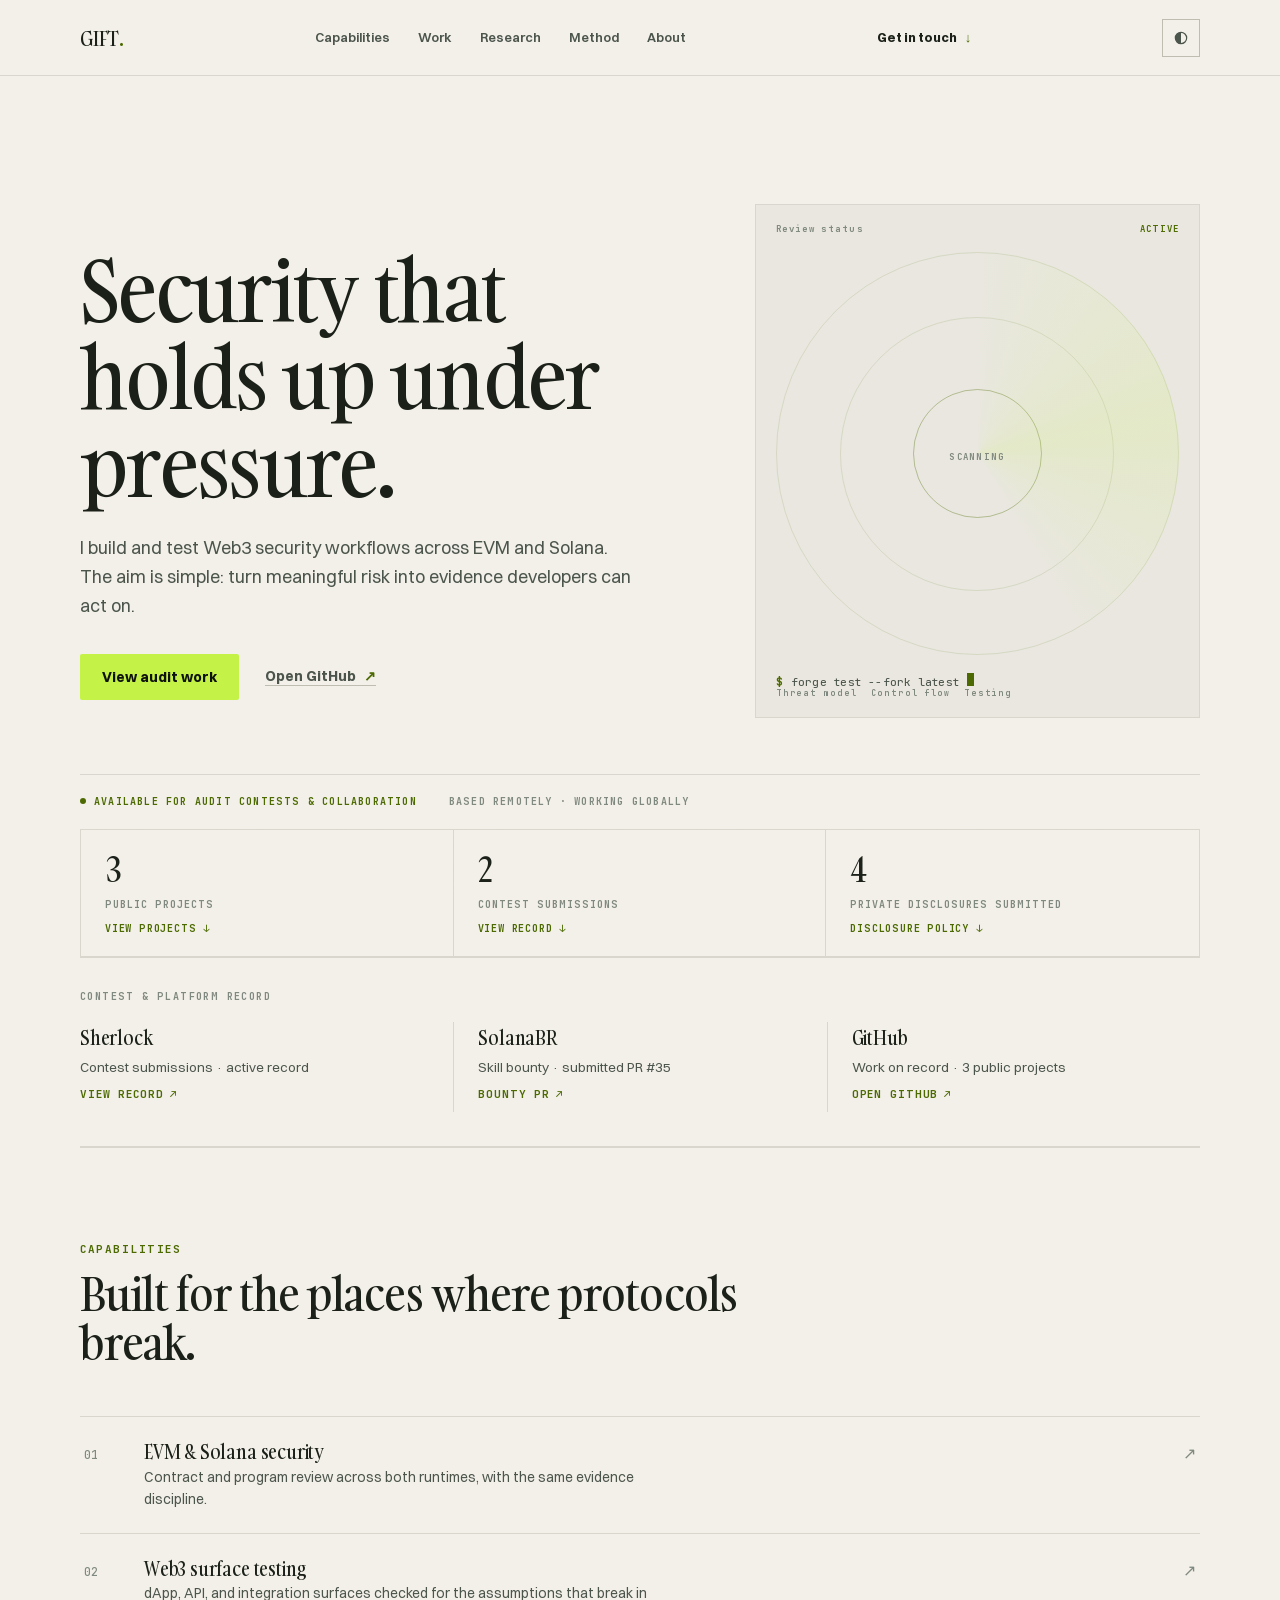
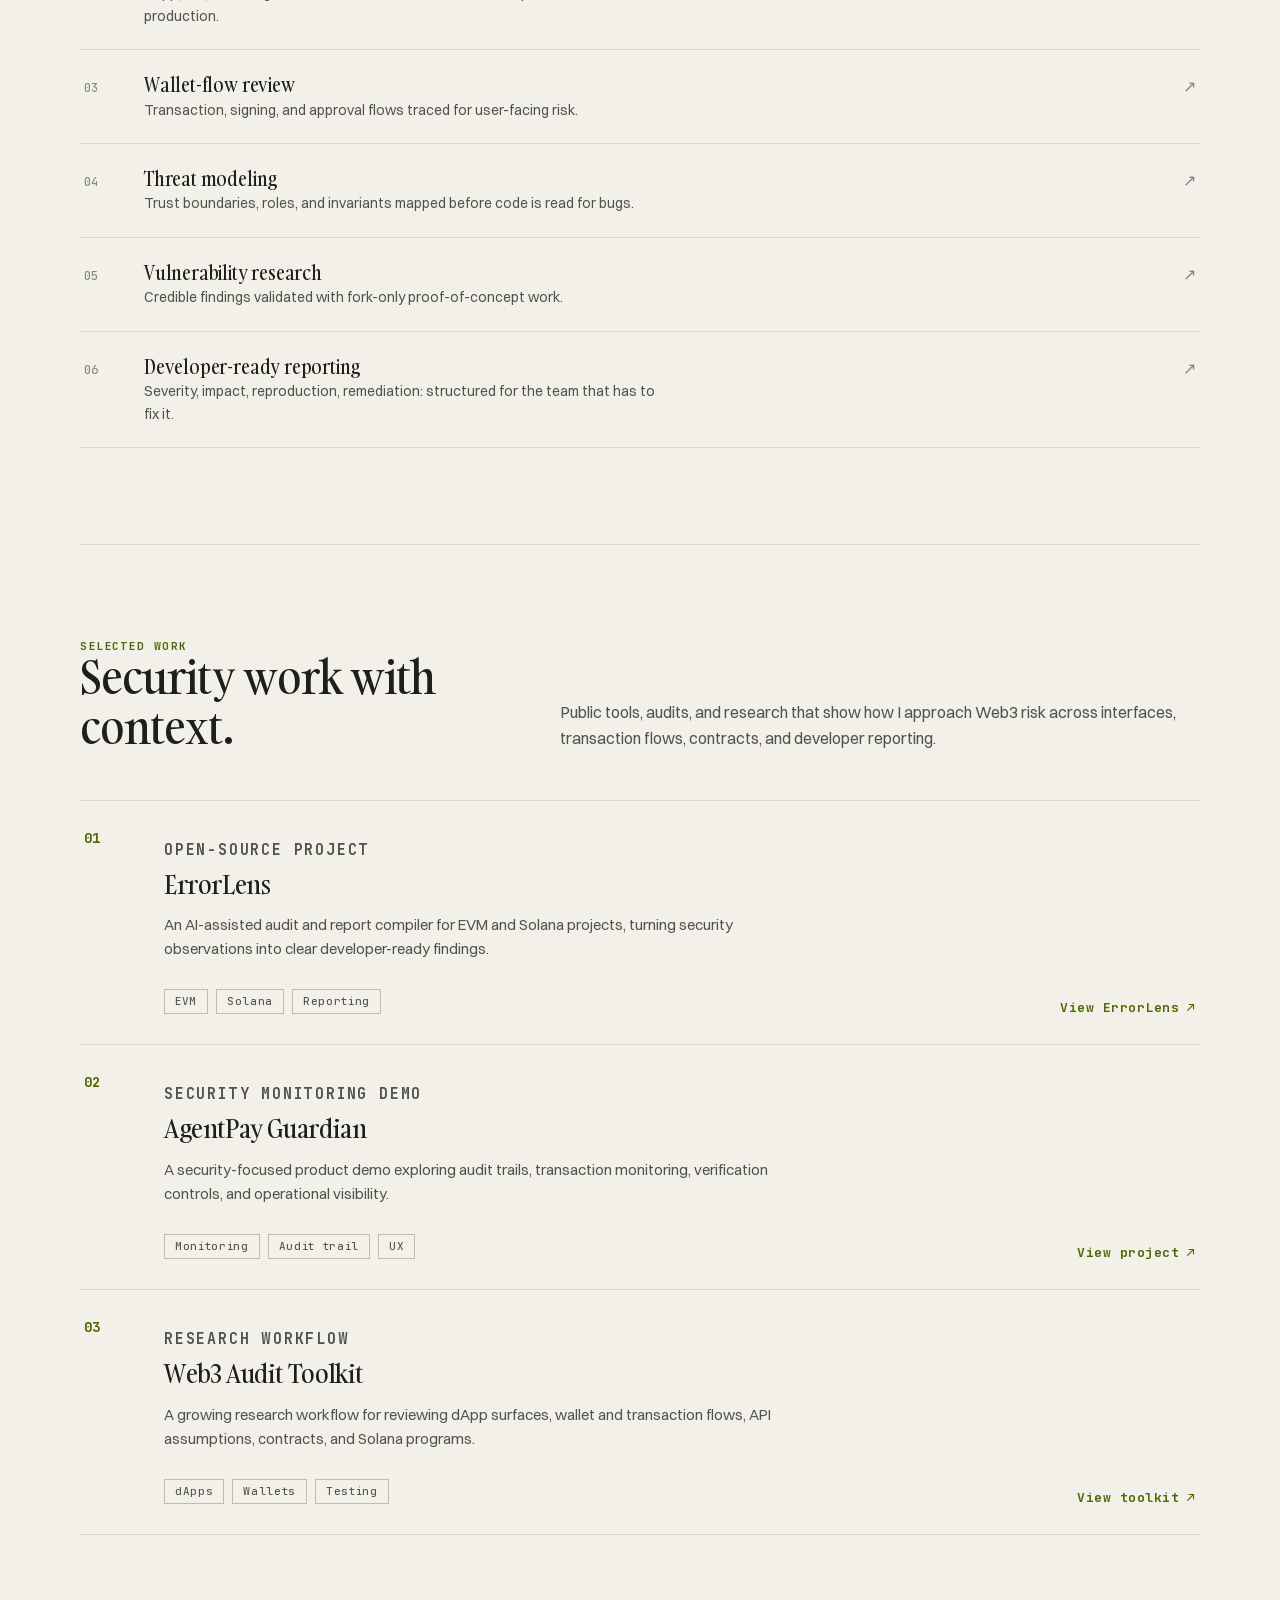
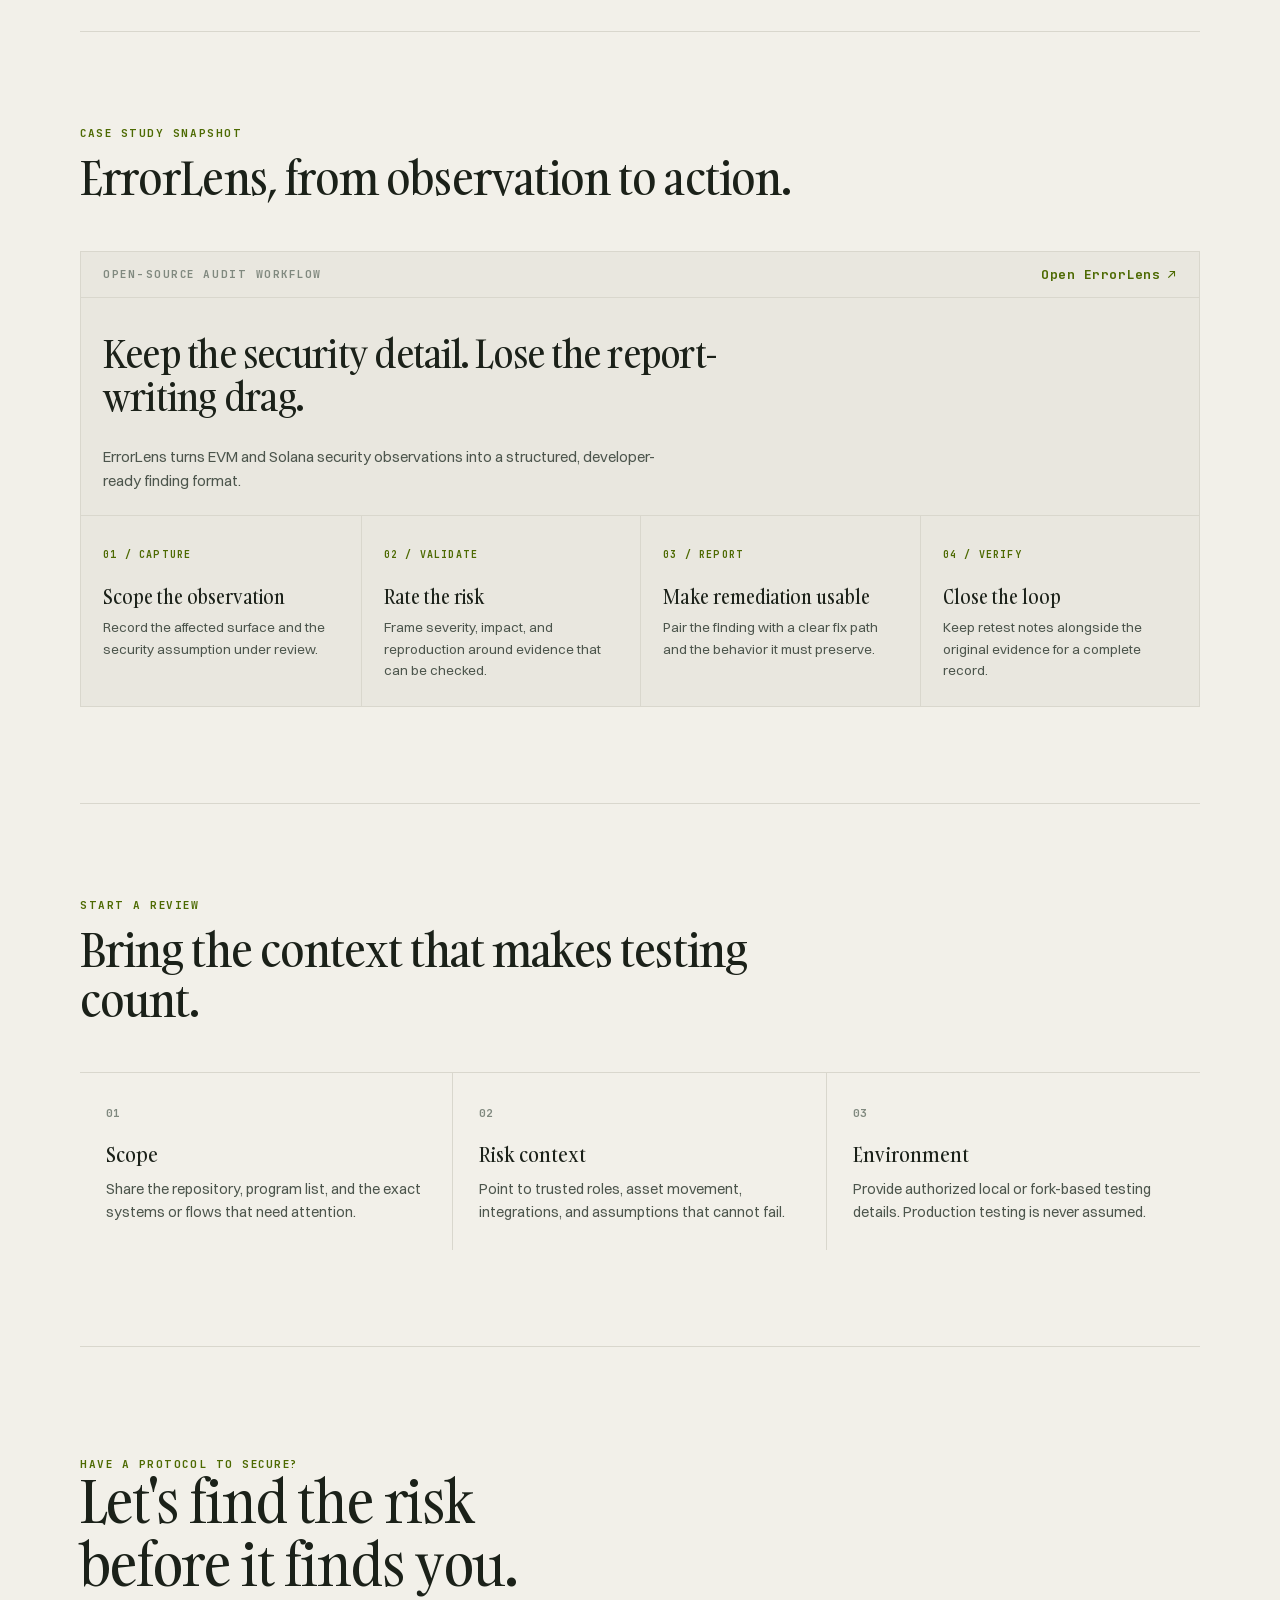
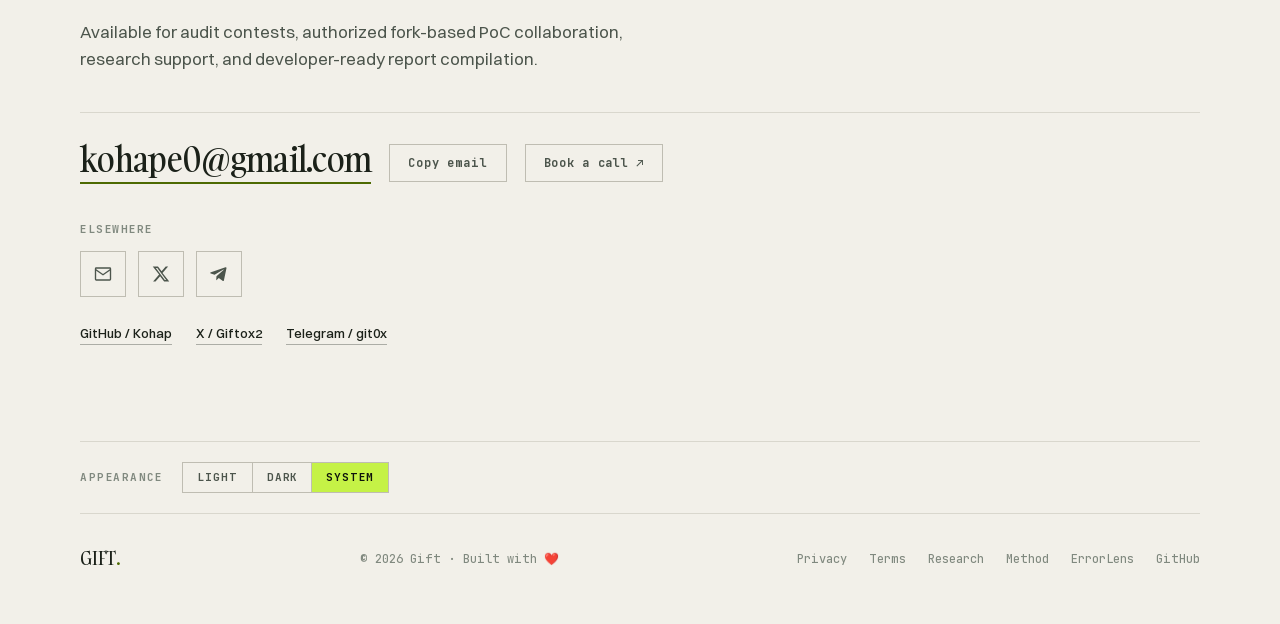
==== commit a06ef1fa: "Remove hero eyebrow and its dot - Drop the 'Independent Web3 security researcher' eyebrow line and i" ====
--- a/index.html
+++ b/index.html
@@ -50,27 +50,26 @@
 
   <main id="top">
     <section class="hero shell">
-      <p class="eyebrow entrance t1"><b></b>Independent Web3 security researcher</p>
       <div class="hero-grid">
         <div>
-          <h1 class="entrance t2">Security that holds up under pressure.</h1>
-          <p class="lede entrance t3">I build and test Web3 security workflows across EVM and Solana. The aim is simple: turn meaningful risk into evidence developers can act on.</p>
-          <div class="actions entrance t4">
+          <h1 class="entrance t1">Security that holds up under pressure.</h1>
+          <p class="lede entrance t2">I build and test Web3 security workflows across EVM and Solana. The aim is simple: turn meaningful risk into evidence developers can act on.</p>
+          <div class="actions entrance t3">
             <a class="button primary" href="#work">View audit work</a>
             <a class="text-link" href="https://github.com/Kohap" target="_blank" rel="noreferrer">Open GitHub <b>↗</b></a>
           </div>
         </div>
-        <div class="signal entrance t5" id="signal" role="img" aria-label="Active security review signal">
+        <div class="signal entrance t4" id="signal" role="img" aria-label="Active security review signal">
           <div class="signal-top"><span>Review status</span><b>ACTIVE</b></div>
           <div class="rings"><span class="ring"></span><span class="ring"></span><span class="ring"></span><span class="sweep"></span><strong class="rings-num"><small id="tick-label">SCANNING</small></strong></div>
           <div class="tty" aria-hidden="true"><span class="tty-prompt">$</span> <span id="tty-text"></span><span class="tty-caret"></span></div>
           <div class="signal-bottom"><span>Threat model</span><span>Control flow</span><span>Testing</span></div>
         </div>
       </div>
-      <div class="hero-foot entrance t6"><span id="avail-badge">Available for audit contests &amp; collaboration</span><span>Based remotely · Working globally</span></div>
-    </section>
-
-    <section class="stats shell entrance t7" aria-label="Security experience on record">
+      <div class="hero-foot entrance t5"><span id="avail-badge">Available for audit contests &amp; collaboration</span><span>Based remotely · Working globally</span></div>
+    </section>
+
+    <section class="stats shell entrance t6" aria-label="Security experience on record">
       <a class="stat" href="#work"><strong>3</strong><span>Public projects</span><em>View projects ↓</em></a>
       <a class="stat" href="research.html"><strong>2</strong><span>Contest submissions</span><em>View record ↓</em></a>
       <a class="stat" href="#contact"><strong>4</strong><span>Private disclosures submitted</span><em>Disclosure policy ↓</em></a>
--- a/styles.css
+++ b/styles.css
@@ -150,8 +150,6 @@
 
     /* HERO */
     .hero{padding:96px 0 0}
-    .eyebrow{display:flex;align-items:center;gap:10px;color:var(--text-3);font:700 11px/1 var(--mono);letter-spacing:.14em;text-transform:uppercase}
-    .eyebrow b{width:8px;height:8px;border-radius:99px;background:var(--lime)}
     .hero-grid{display:grid;grid-template-columns:1fr;gap:56px;align-items:center;margin-top:32px}
     @media(min-width:980px){.hero-grid{grid-template-columns:1.15fr .85fr;gap:72px}}
     h1{max-width:760px;margin-top:24px;font:700 clamp(46px,7vw,84px)/1.04 var(--display);letter-spacing:-.02em}
@@ -428,7 +426,6 @@
     .js .reveal.in-view .stagger>*{opacity:1;transform:none}
     @media (prefers-reduced-motion:reduce){
       html{scroll-behavior:auto}
-      .eyebrow b{animation:none}
       .rings .sweep{animation:none;opacity:.25}
       .js .reveal{opacity:1;transform:none;transition:none}
       .js .reveal .stagger>*{opacity:1;transform:none;transition:none}
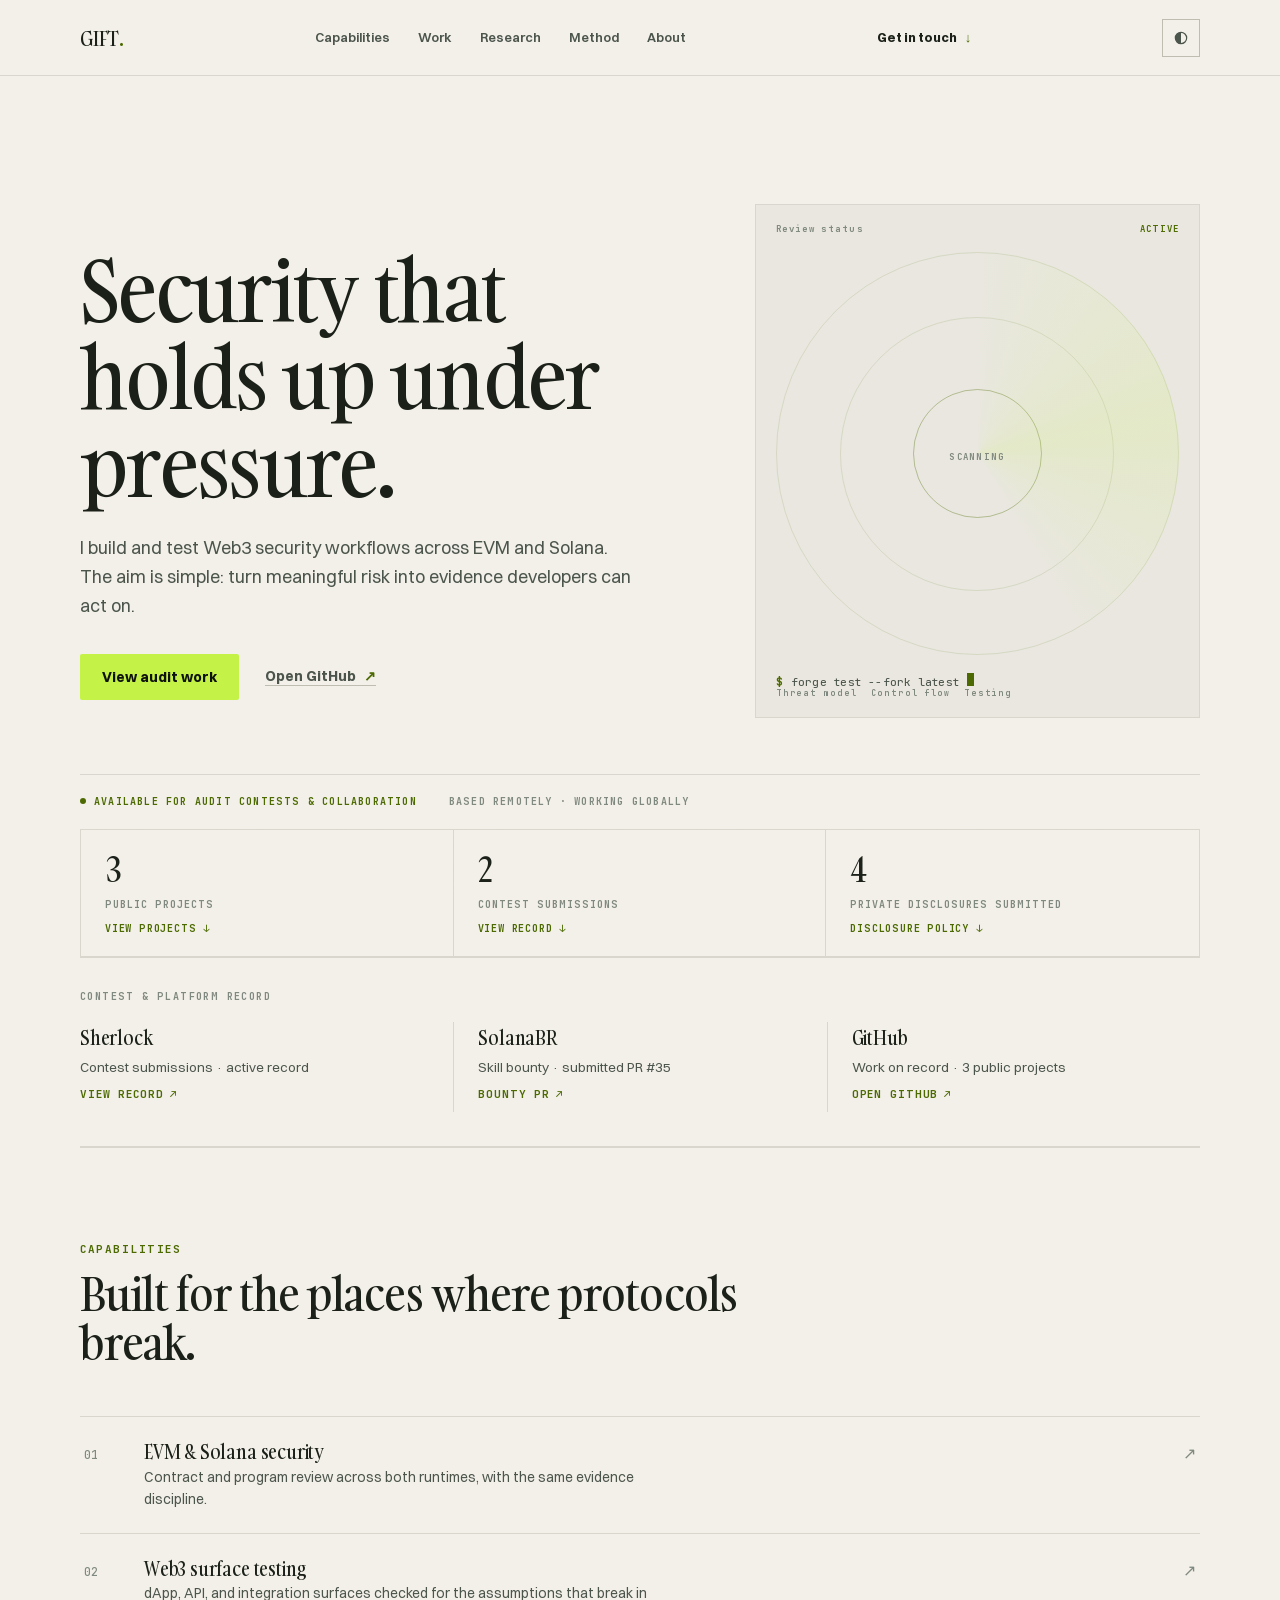
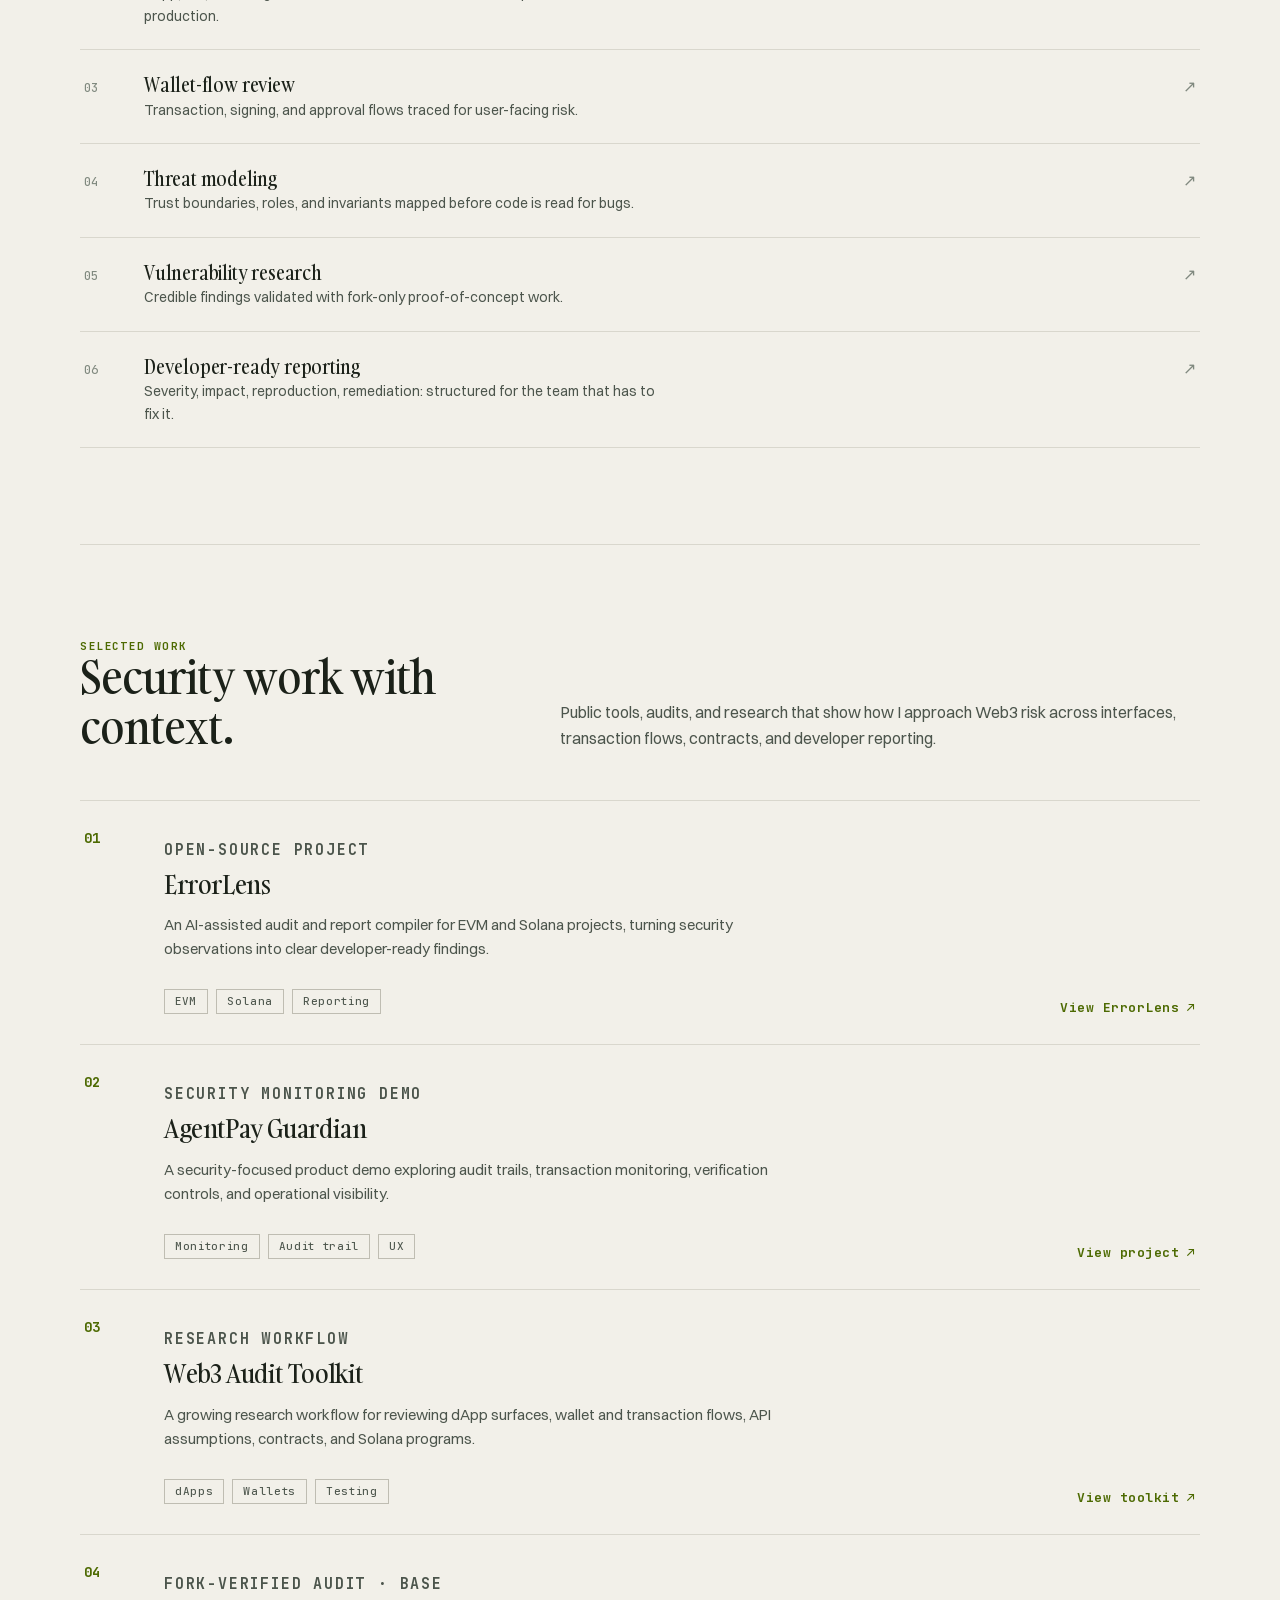
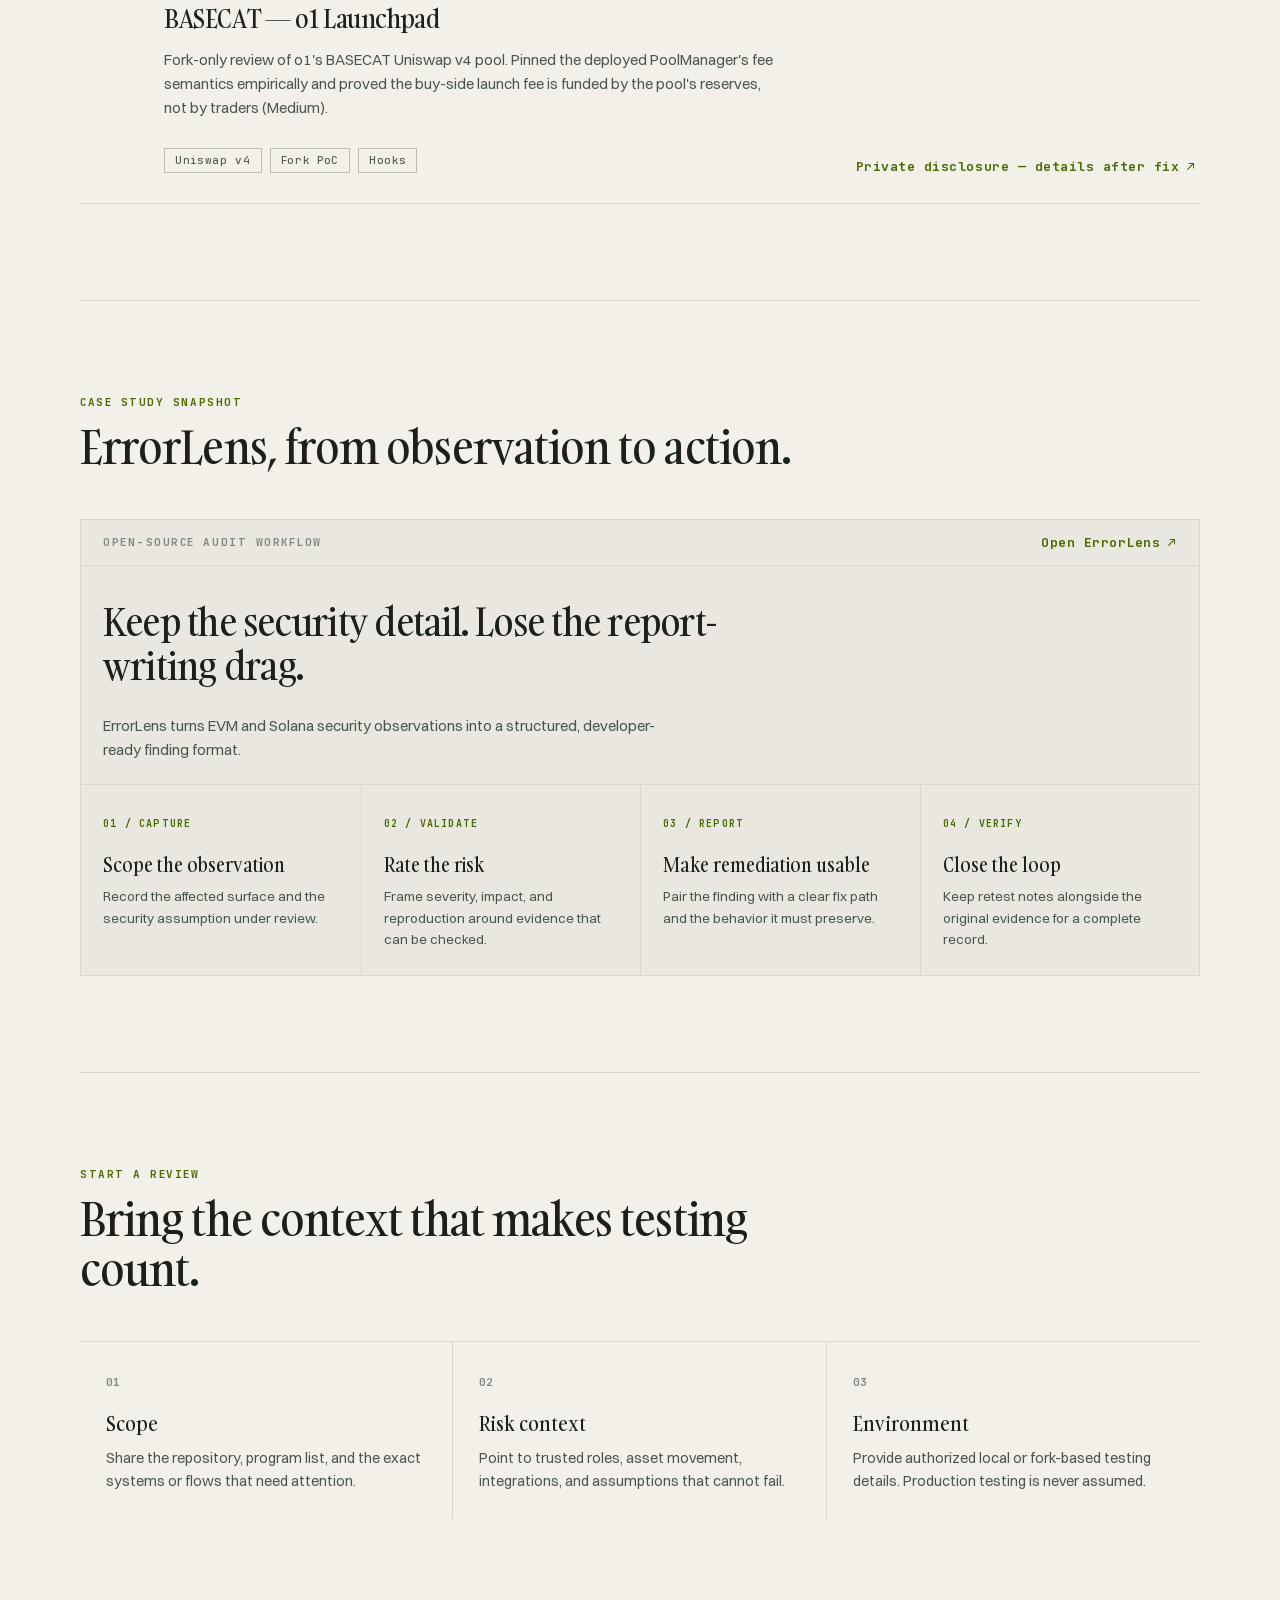
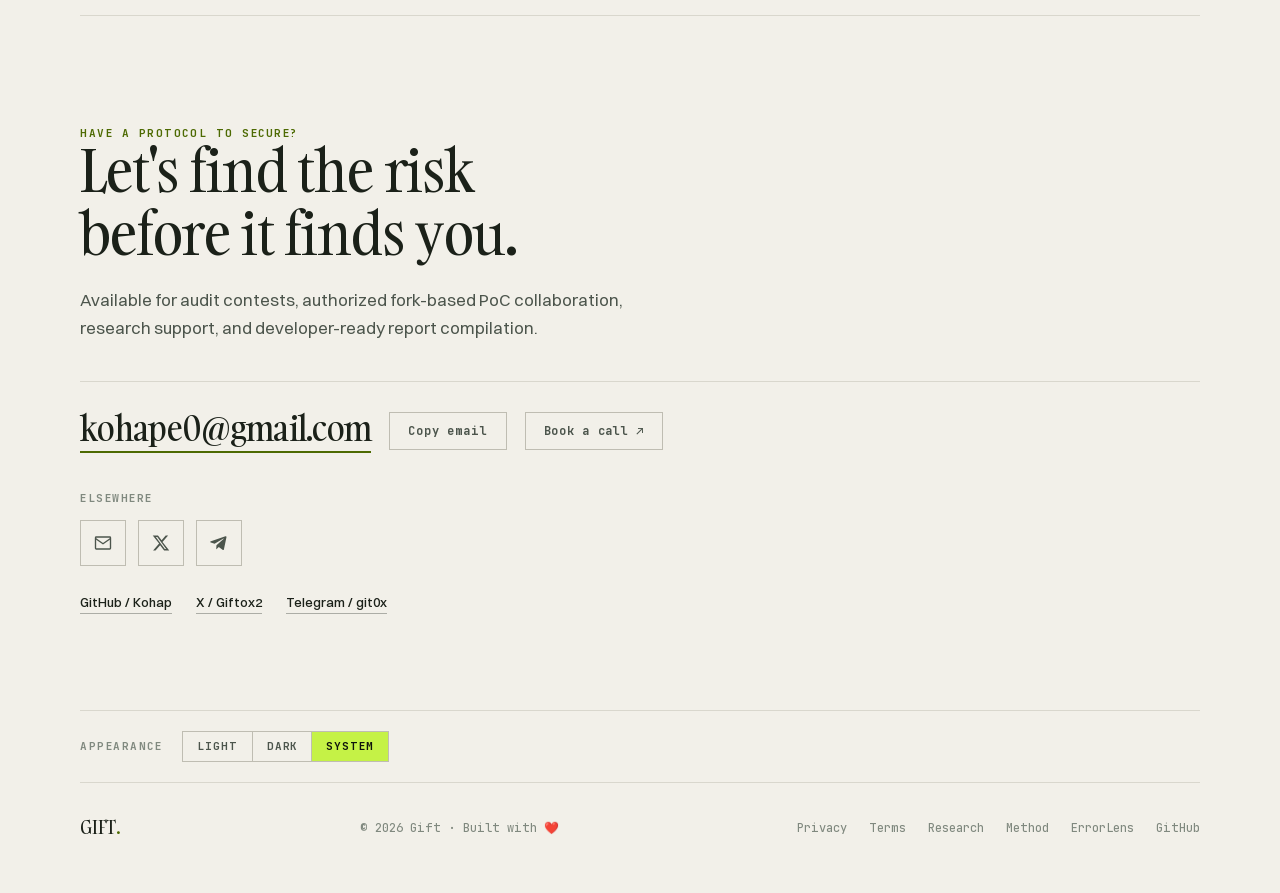
==== commit 4273c68d: "Add BASECAT o1 Launchpad fork audit to selected work" ====
--- a/index.html
+++ b/index.html
@@ -144,6 +144,16 @@
           <div class="tags"><span>dApps</span><span>Wallets</span><span>Testing</span></div>
           <a class="arrow work-foot" href="https://github.com/Kohap/bug-ai-auditor-viktor-merged" target="_blank" rel="noreferrer">View toolkit <b>↗</b></a>
         </article>
+        <article class="work-item">
+          <div class="work-index">04</div>
+          <div class="work-main">
+            <p class="work-label">Fork-verified audit · Base</p>
+            <h3>BASECAT — o1 Launchpad</h3>
+            <p>Fork-only review of o1's BASECAT Uniswap v4 pool. Pinned the deployed PoolManager's fee semantics empirically and proved the buy-side launch fee is funded by the pool's reserves, not by traders (Medium).</p>
+          </div>
+          <div class="tags"><span>Uniswap v4</span><span>Fork PoC</span><span>Hooks</span></div>
+          <a class="arrow work-foot" href="https://x.com/Giftox2" target="_blank" rel="noreferrer">Private disclosure — details after fix <b>↗</b></a>
+        </article>
       </div>
     </section>
 
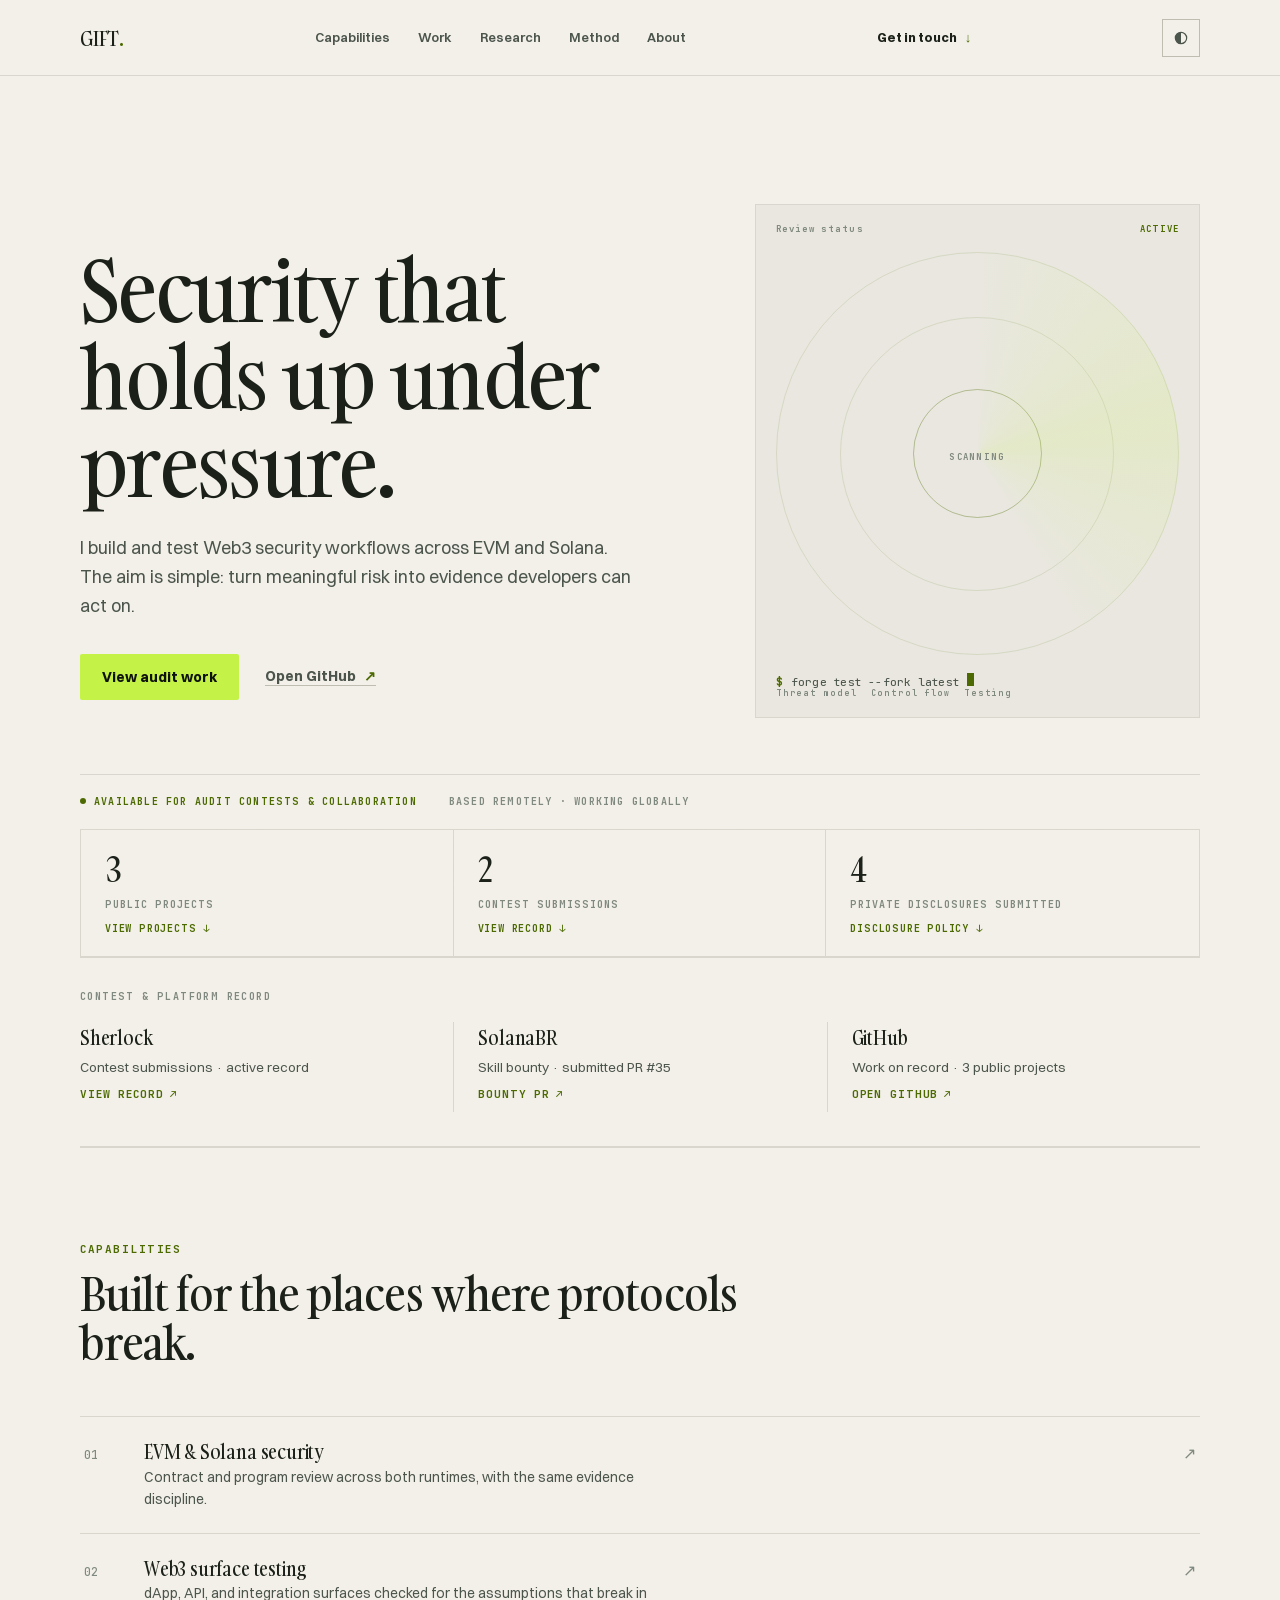
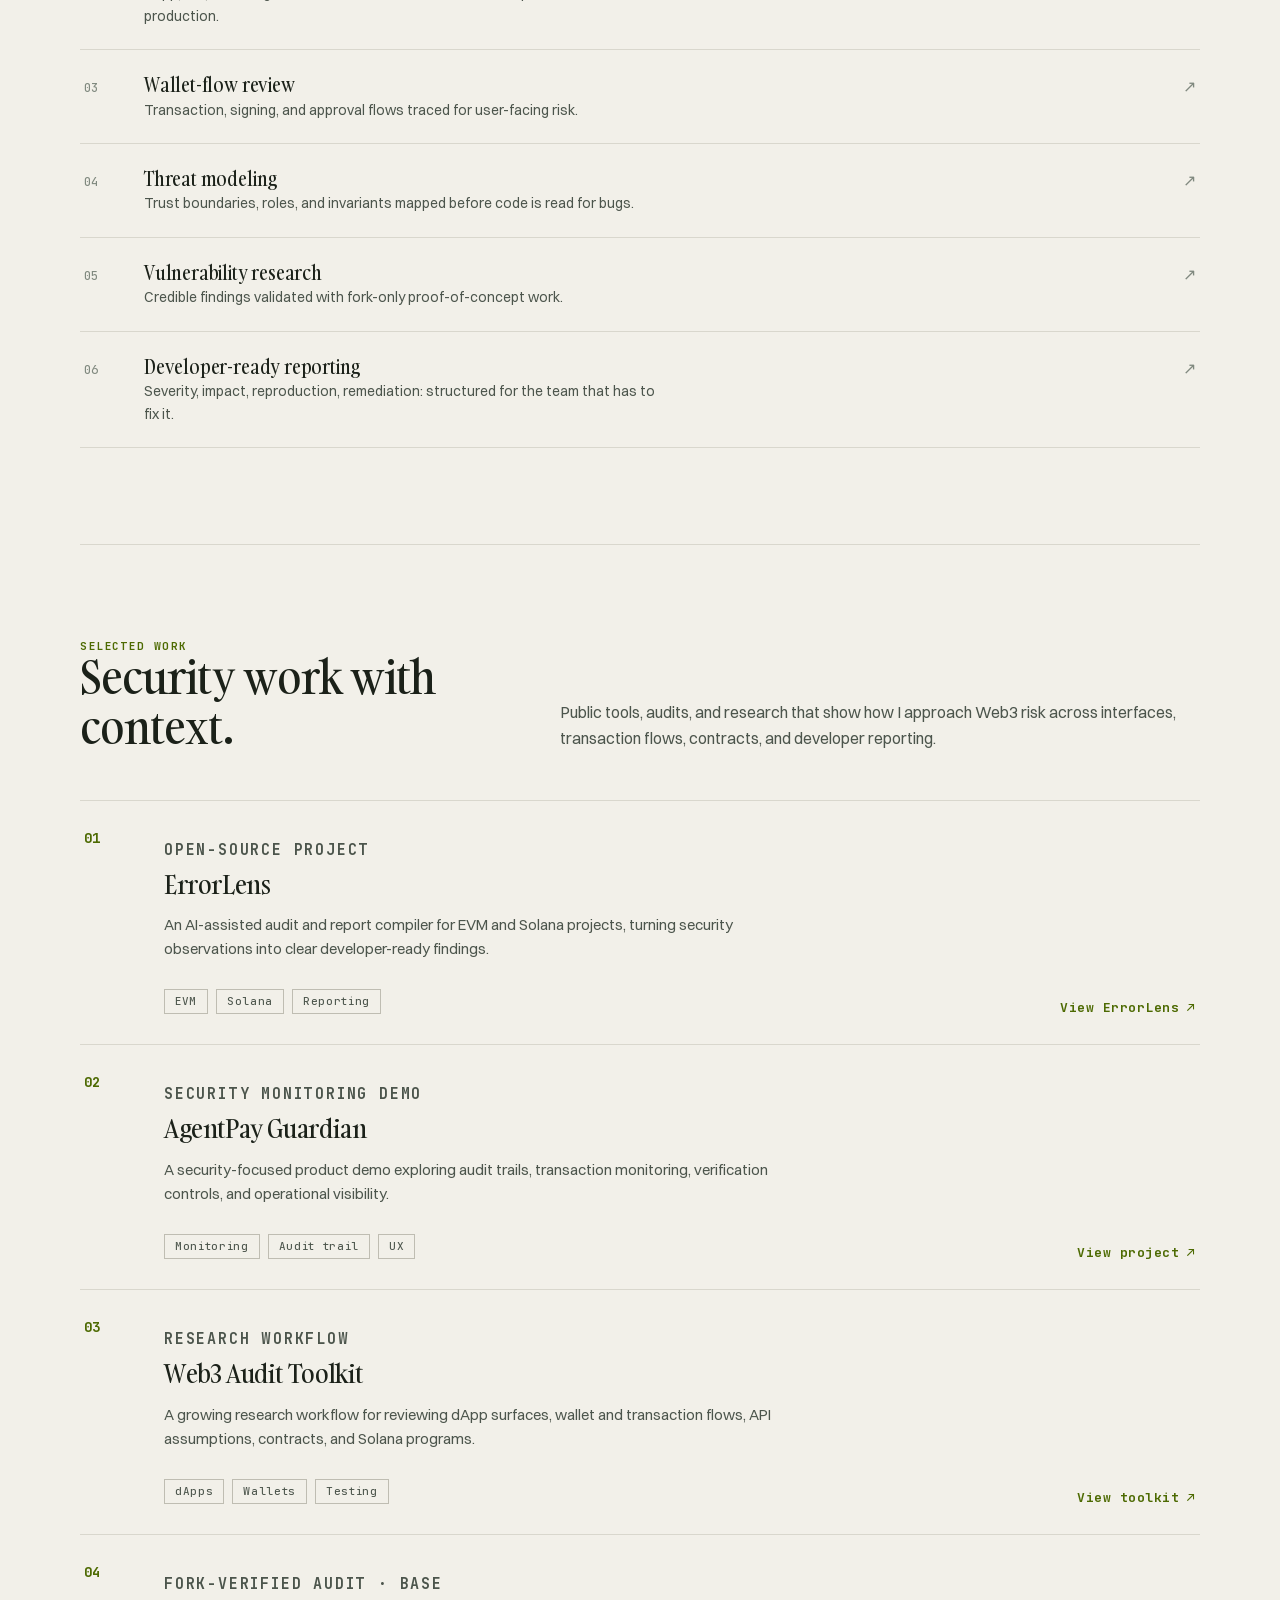
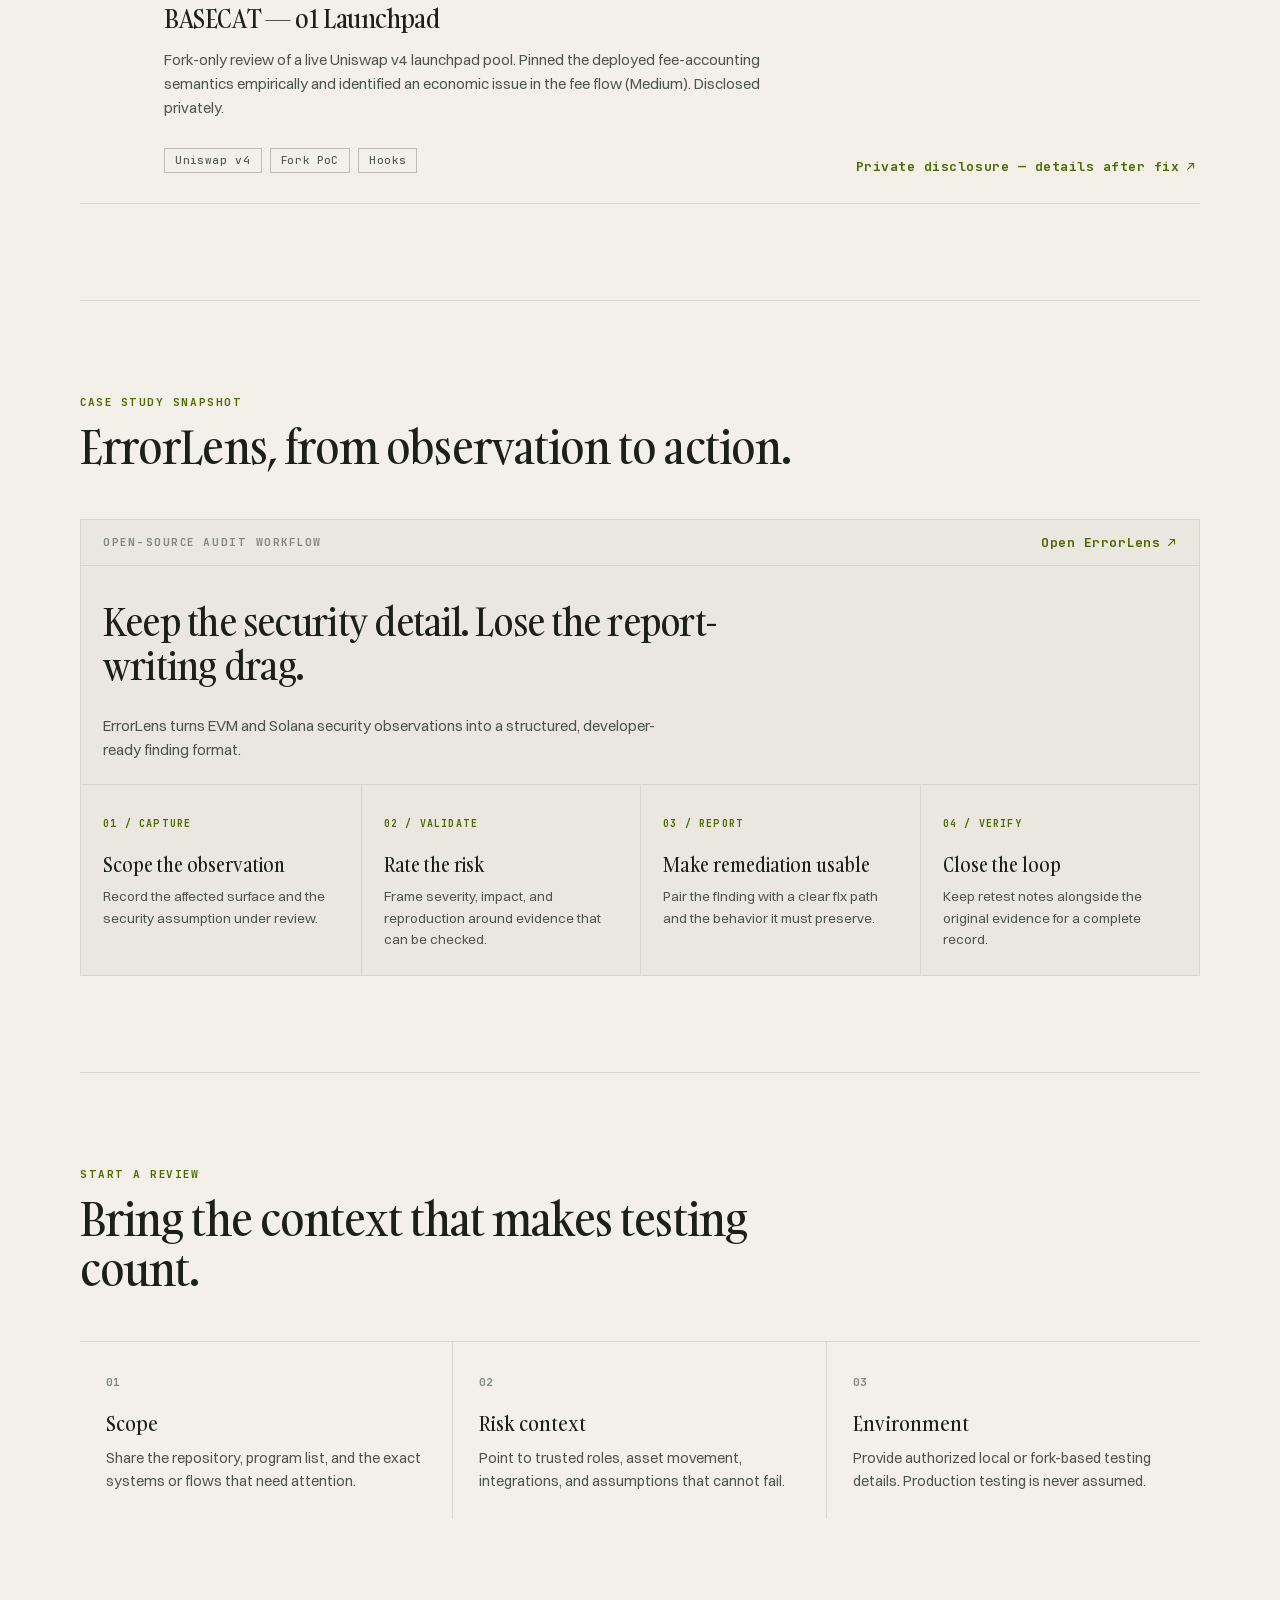
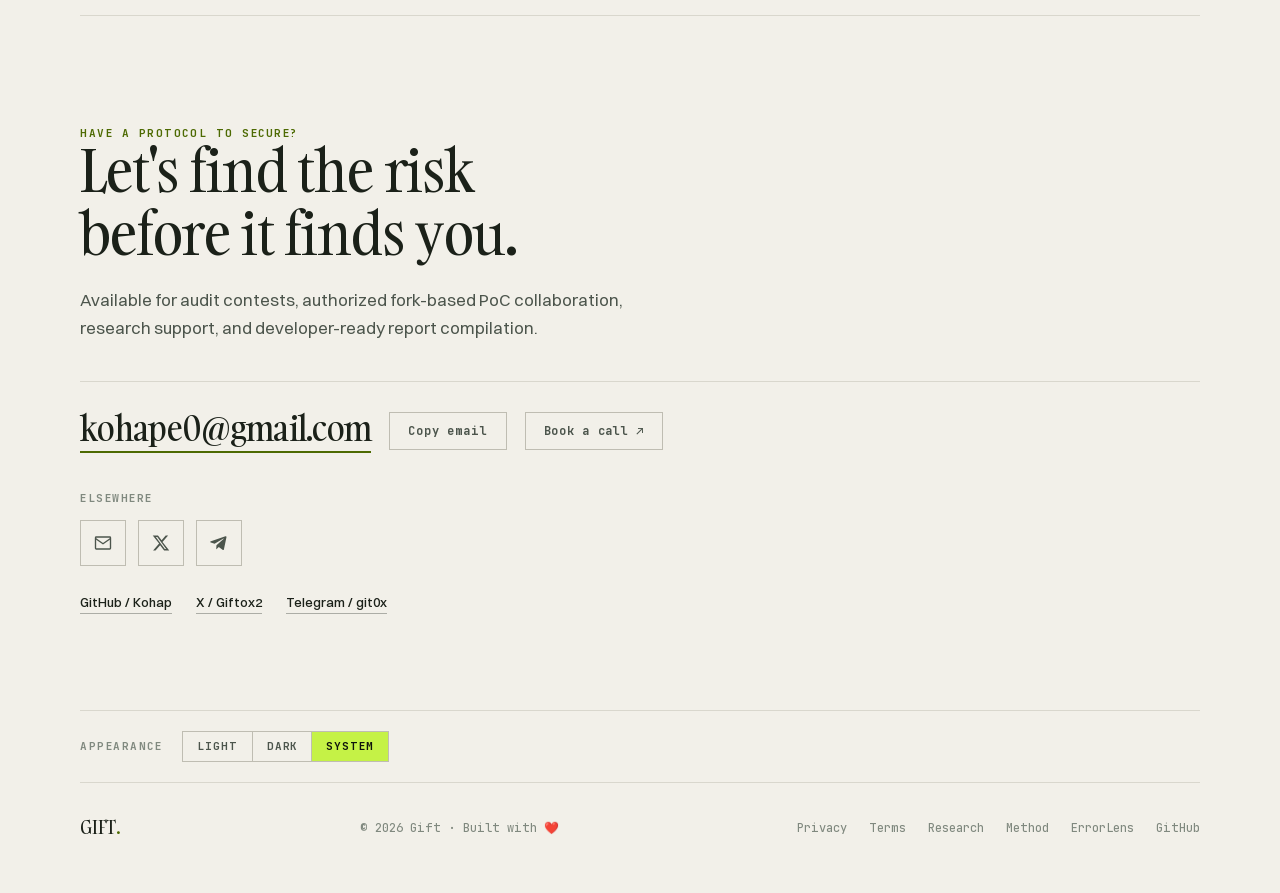
==== commit 59143975: "Soften BASECAT audit card wording" ====
--- a/index.html
+++ b/index.html
@@ -149,7 +149,7 @@
           <div class="work-main">
             <p class="work-label">Fork-verified audit · Base</p>
             <h3>BASECAT — o1 Launchpad</h3>
-            <p>Fork-only review of o1's BASECAT Uniswap v4 pool. Pinned the deployed PoolManager's fee semantics empirically and proved the buy-side launch fee is funded by the pool's reserves, not by traders (Medium).</p>
+            <p>Fork-only review of a live Uniswap v4 launchpad pool. Pinned the deployed fee-accounting semantics empirically and identified an economic issue in the fee flow (Medium). Disclosed privately.</p>
           </div>
           <div class="tags"><span>Uniswap v4</span><span>Fork PoC</span><span>Hooks</span></div>
           <a class="arrow work-foot" href="https://x.com/Giftox2" target="_blank" rel="noreferrer">Private disclosure — details after fix <b>↗</b></a>
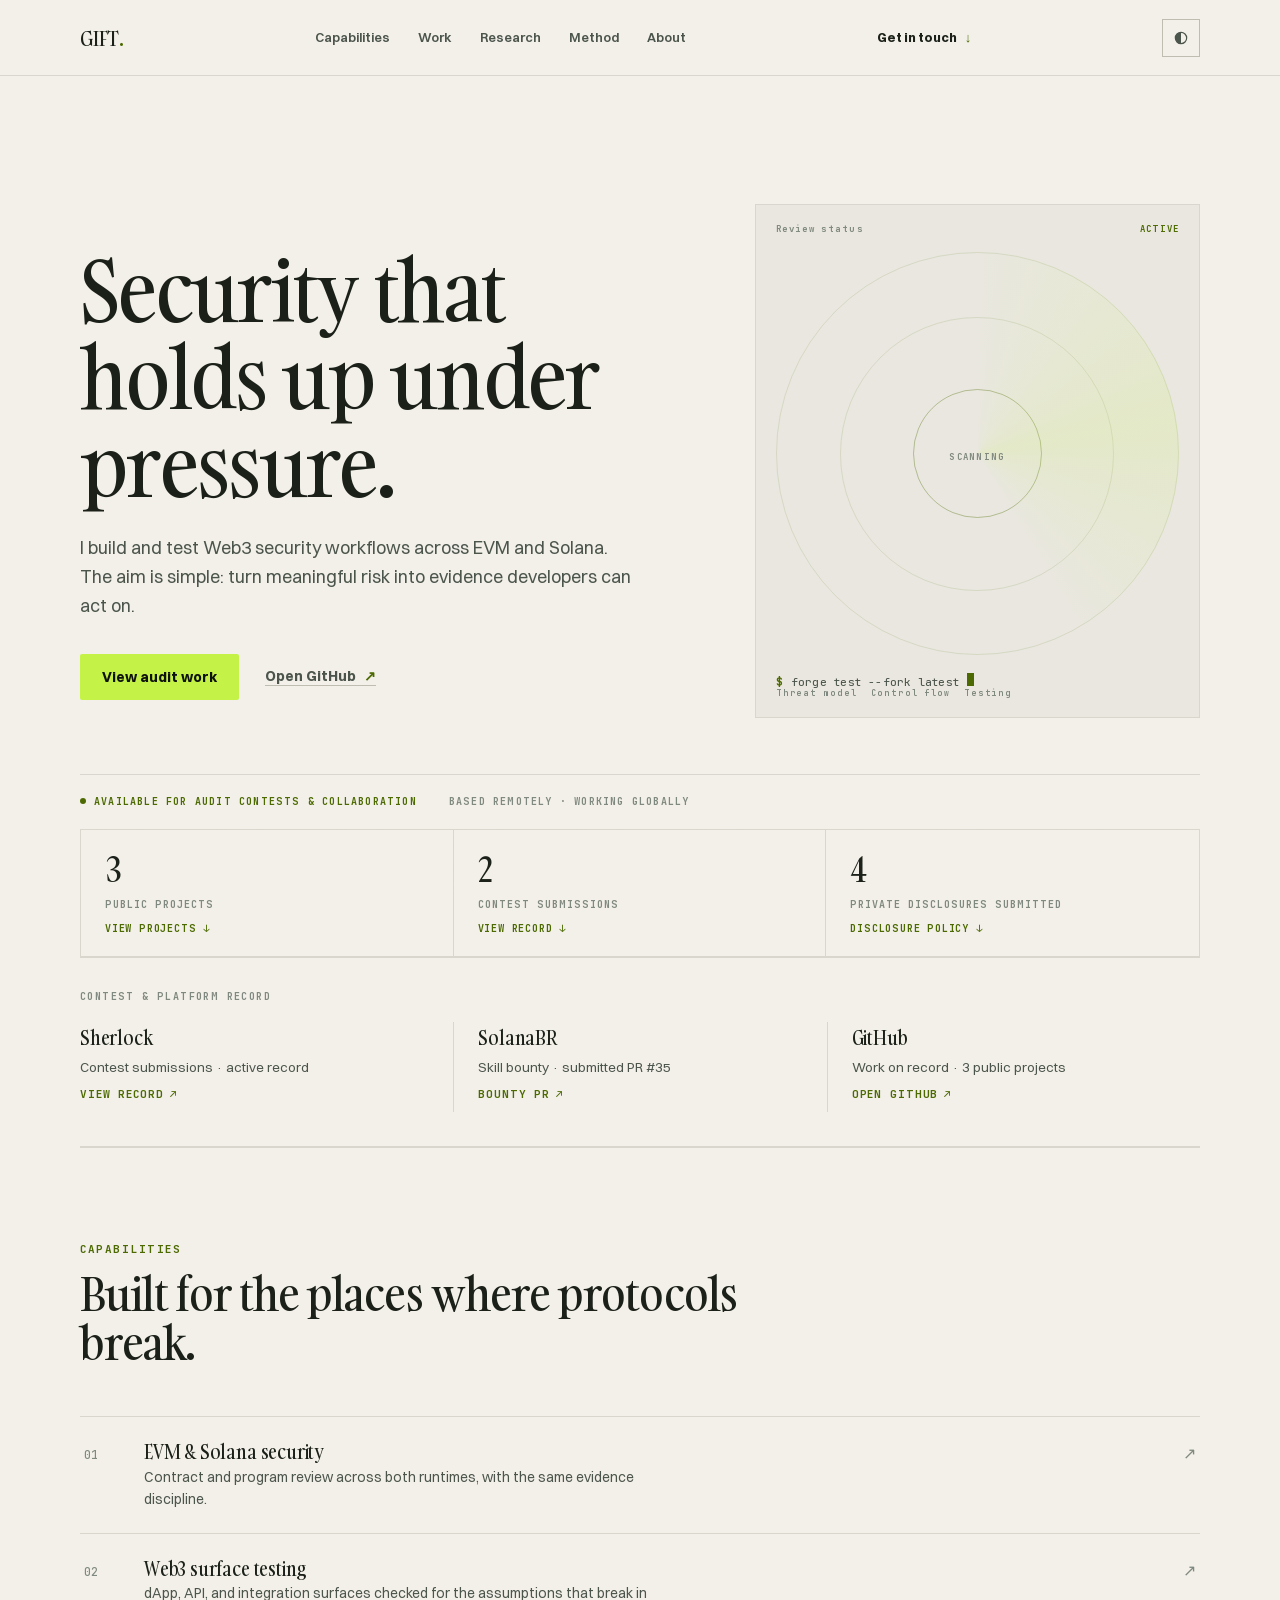
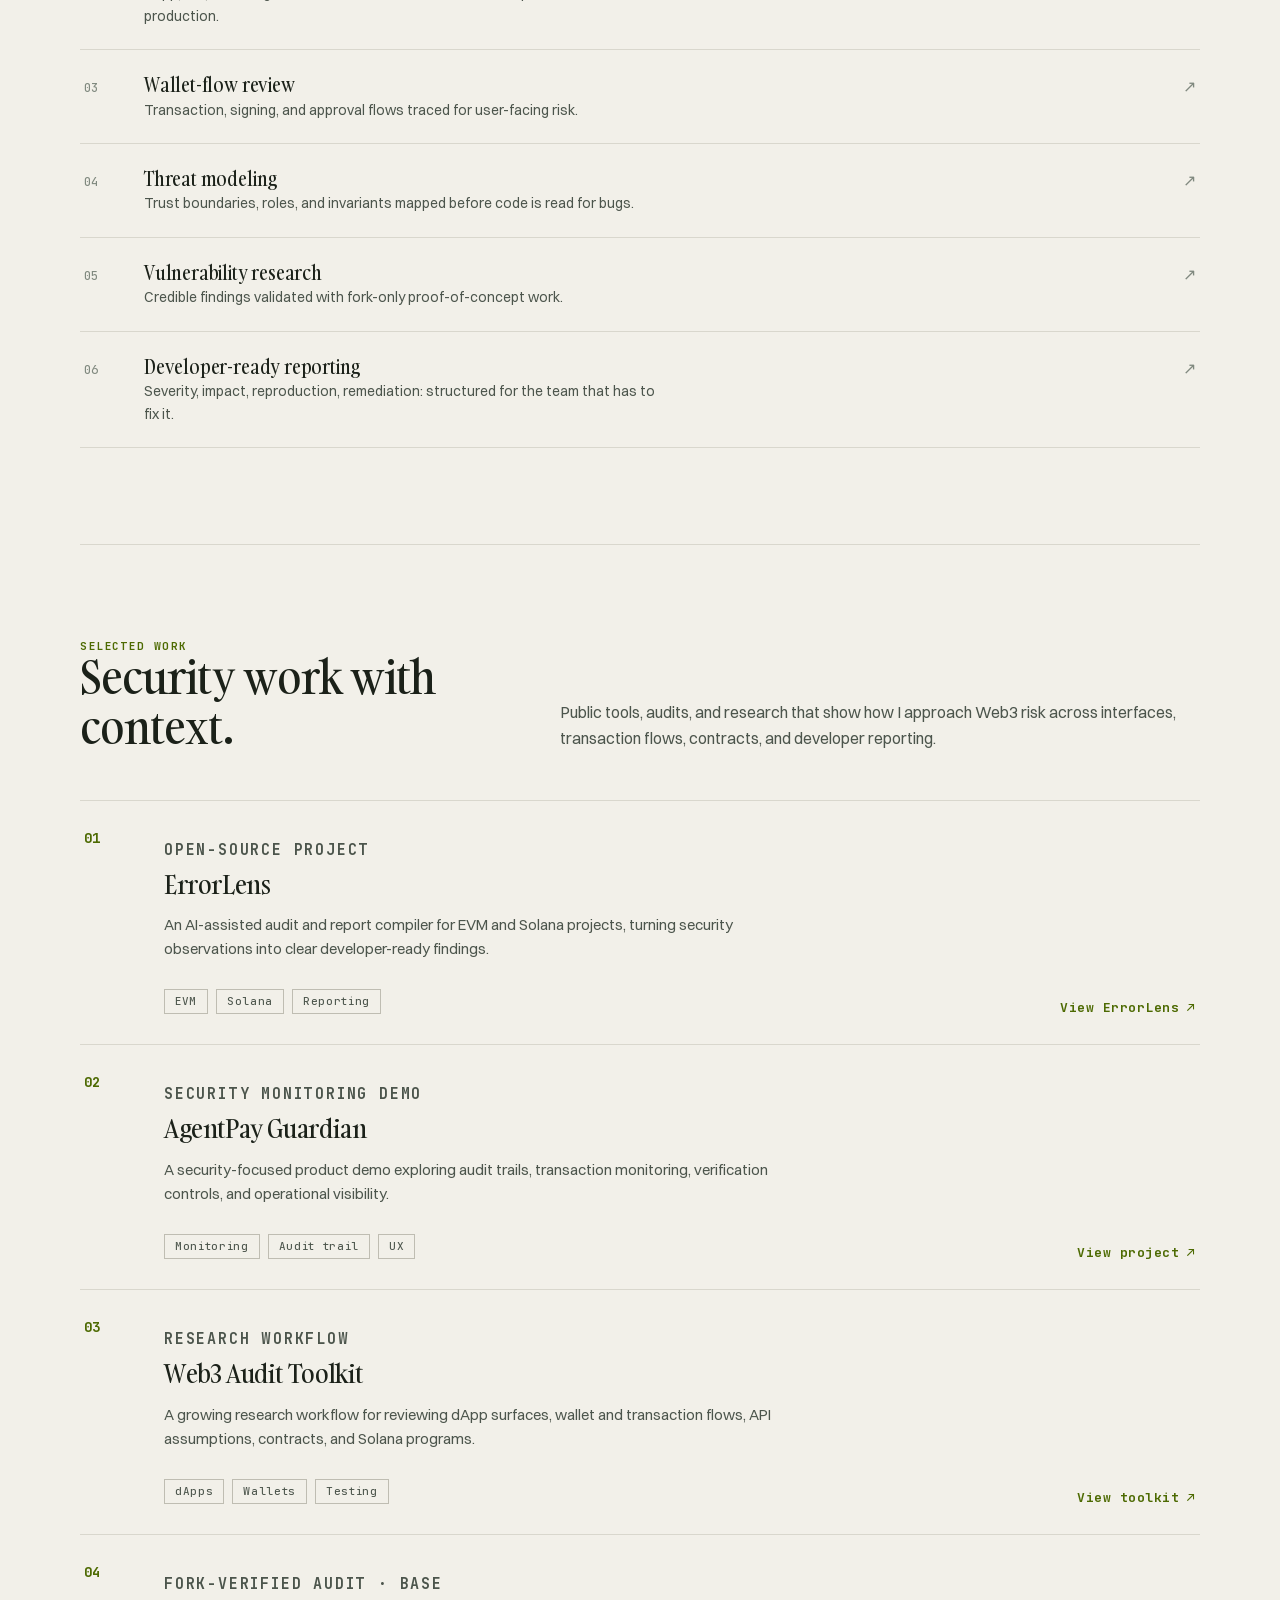
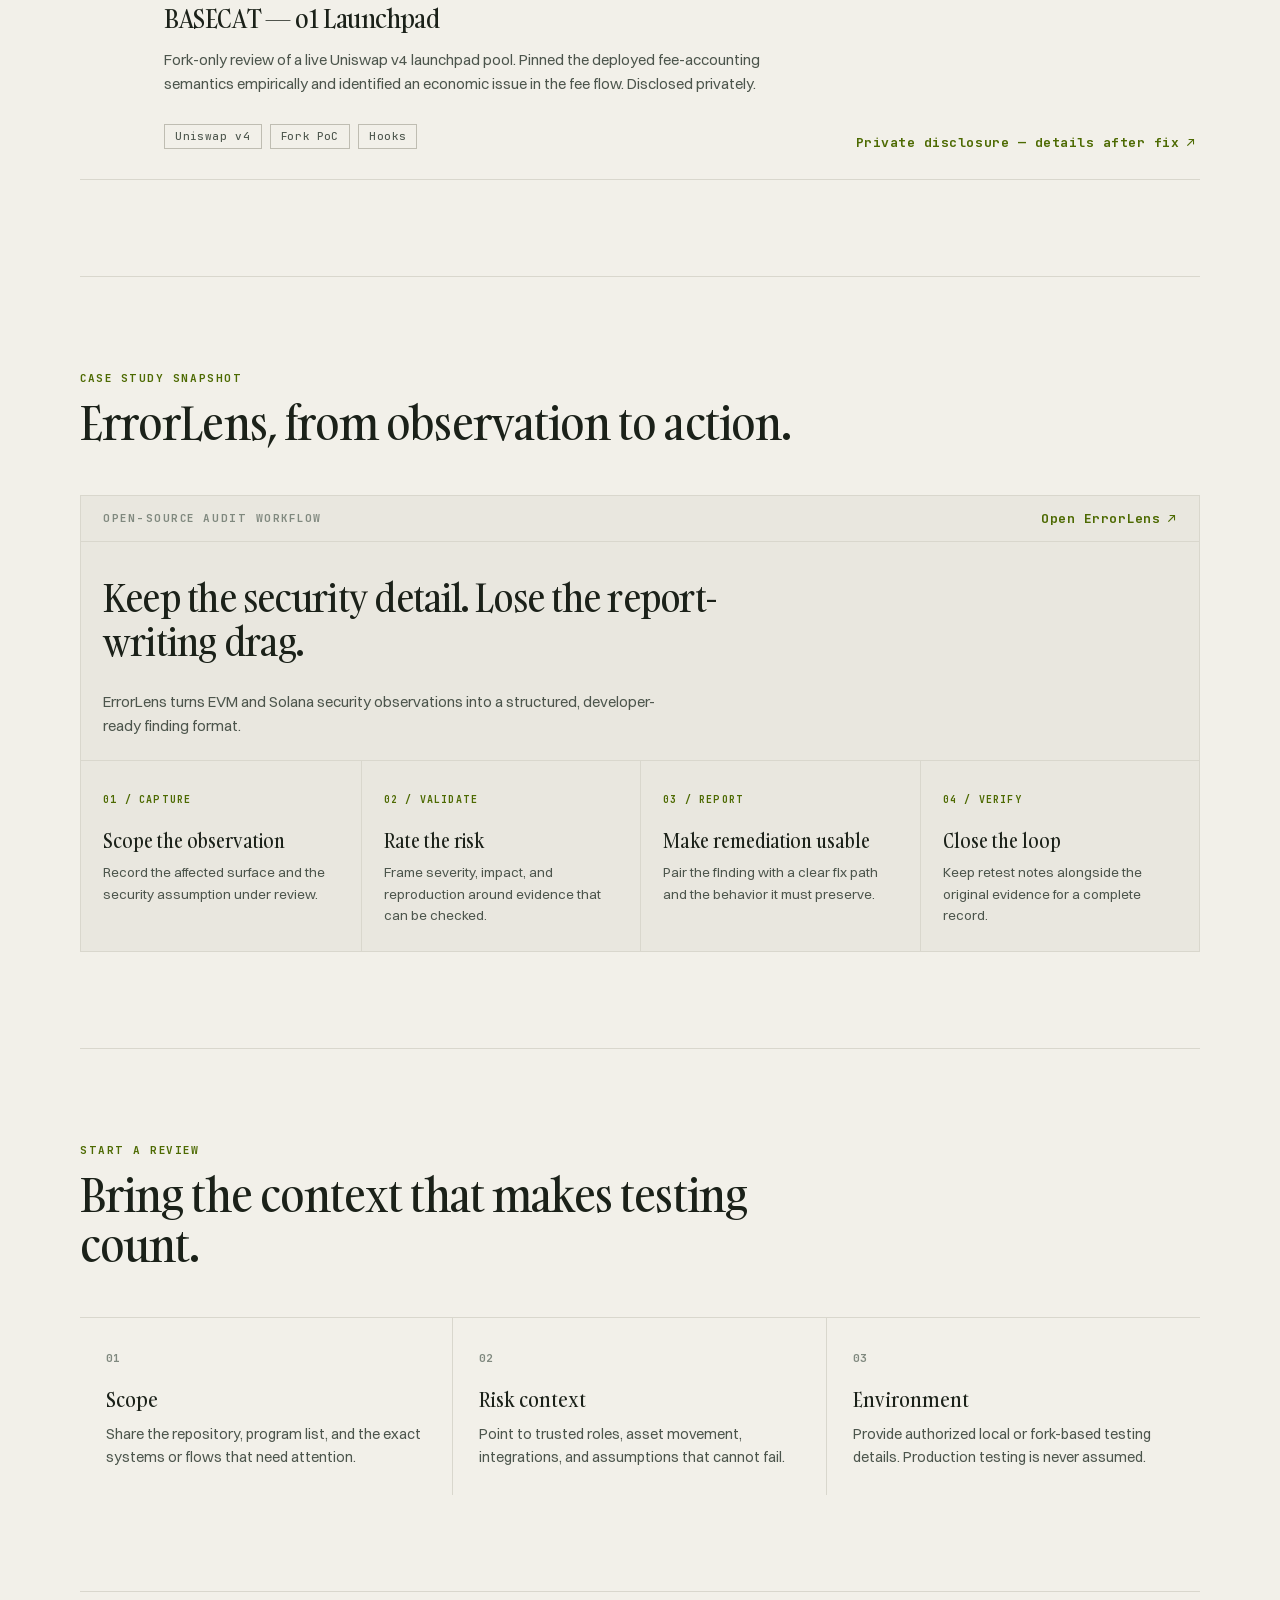
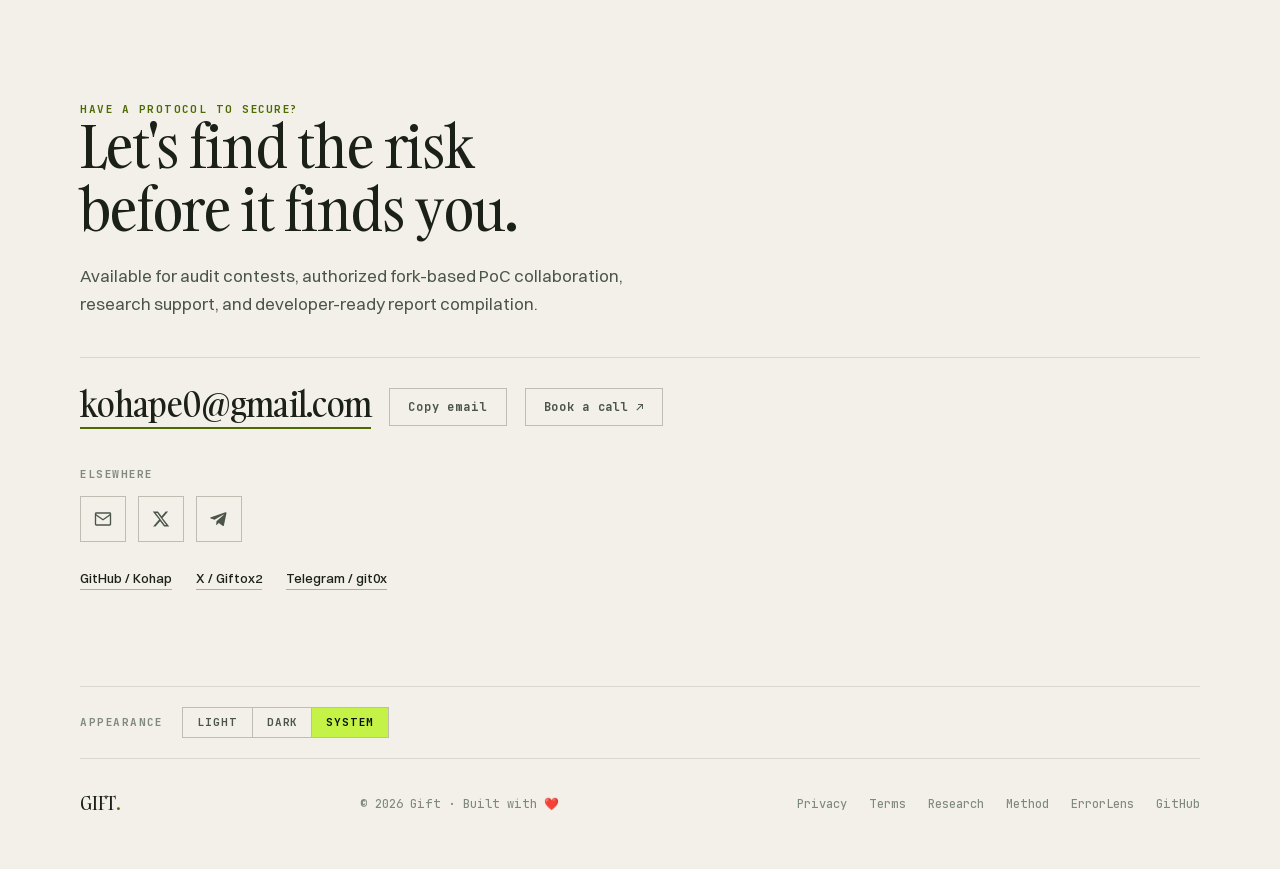
==== commit ae3256fd: "Drop severity from BASECAT audit card" ====
--- a/index.html
+++ b/index.html
@@ -149,7 +149,7 @@
           <div class="work-main">
             <p class="work-label">Fork-verified audit · Base</p>
             <h3>BASECAT — o1 Launchpad</h3>
-            <p>Fork-only review of a live Uniswap v4 launchpad pool. Pinned the deployed fee-accounting semantics empirically and identified an economic issue in the fee flow (Medium). Disclosed privately.</p>
+            <p>Fork-only review of a live Uniswap v4 launchpad pool. Pinned the deployed fee-accounting semantics empirically and identified an economic issue in the fee flow. Disclosed privately.</p>
           </div>
           <div class="tags"><span>Uniswap v4</span><span>Fork PoC</span><span>Hooks</span></div>
           <a class="arrow work-foot" href="https://x.com/Giftox2" target="_blank" rel="noreferrer">Private disclosure — details after fix <b>↗</b></a>
